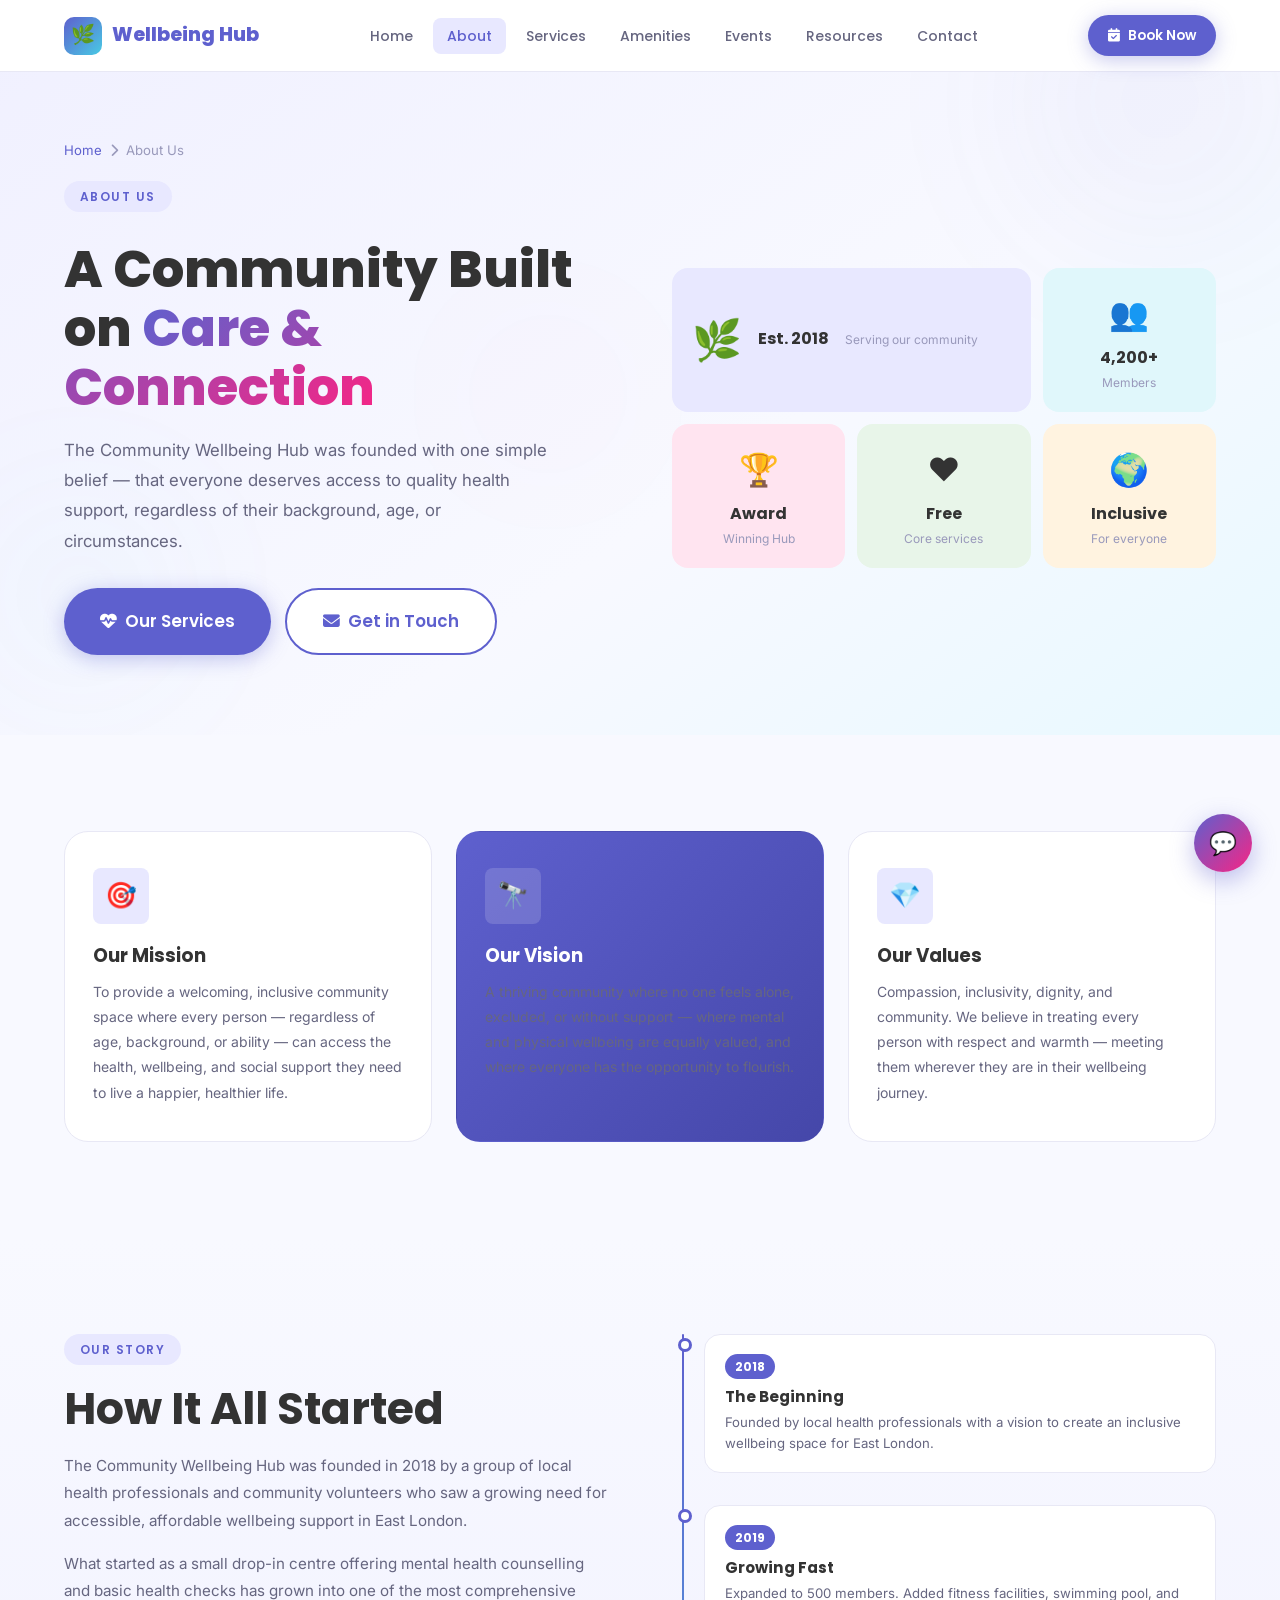
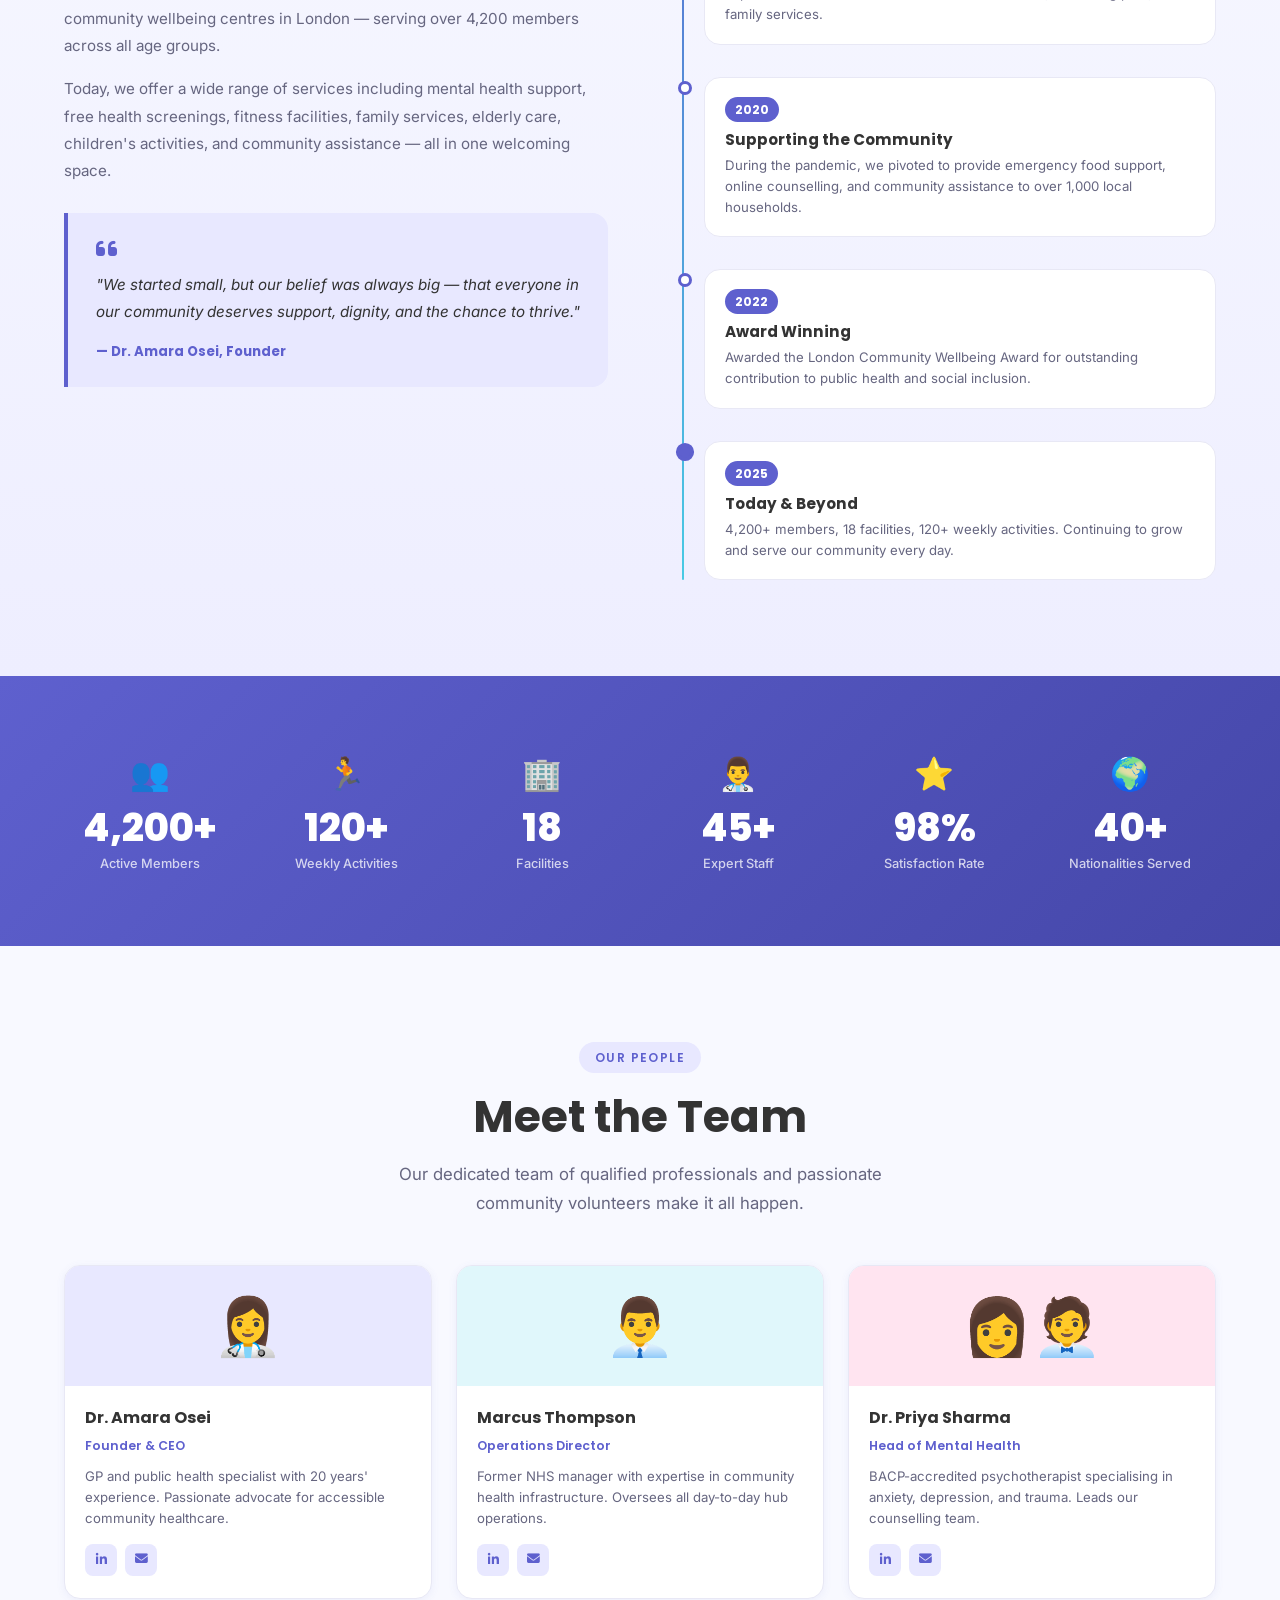
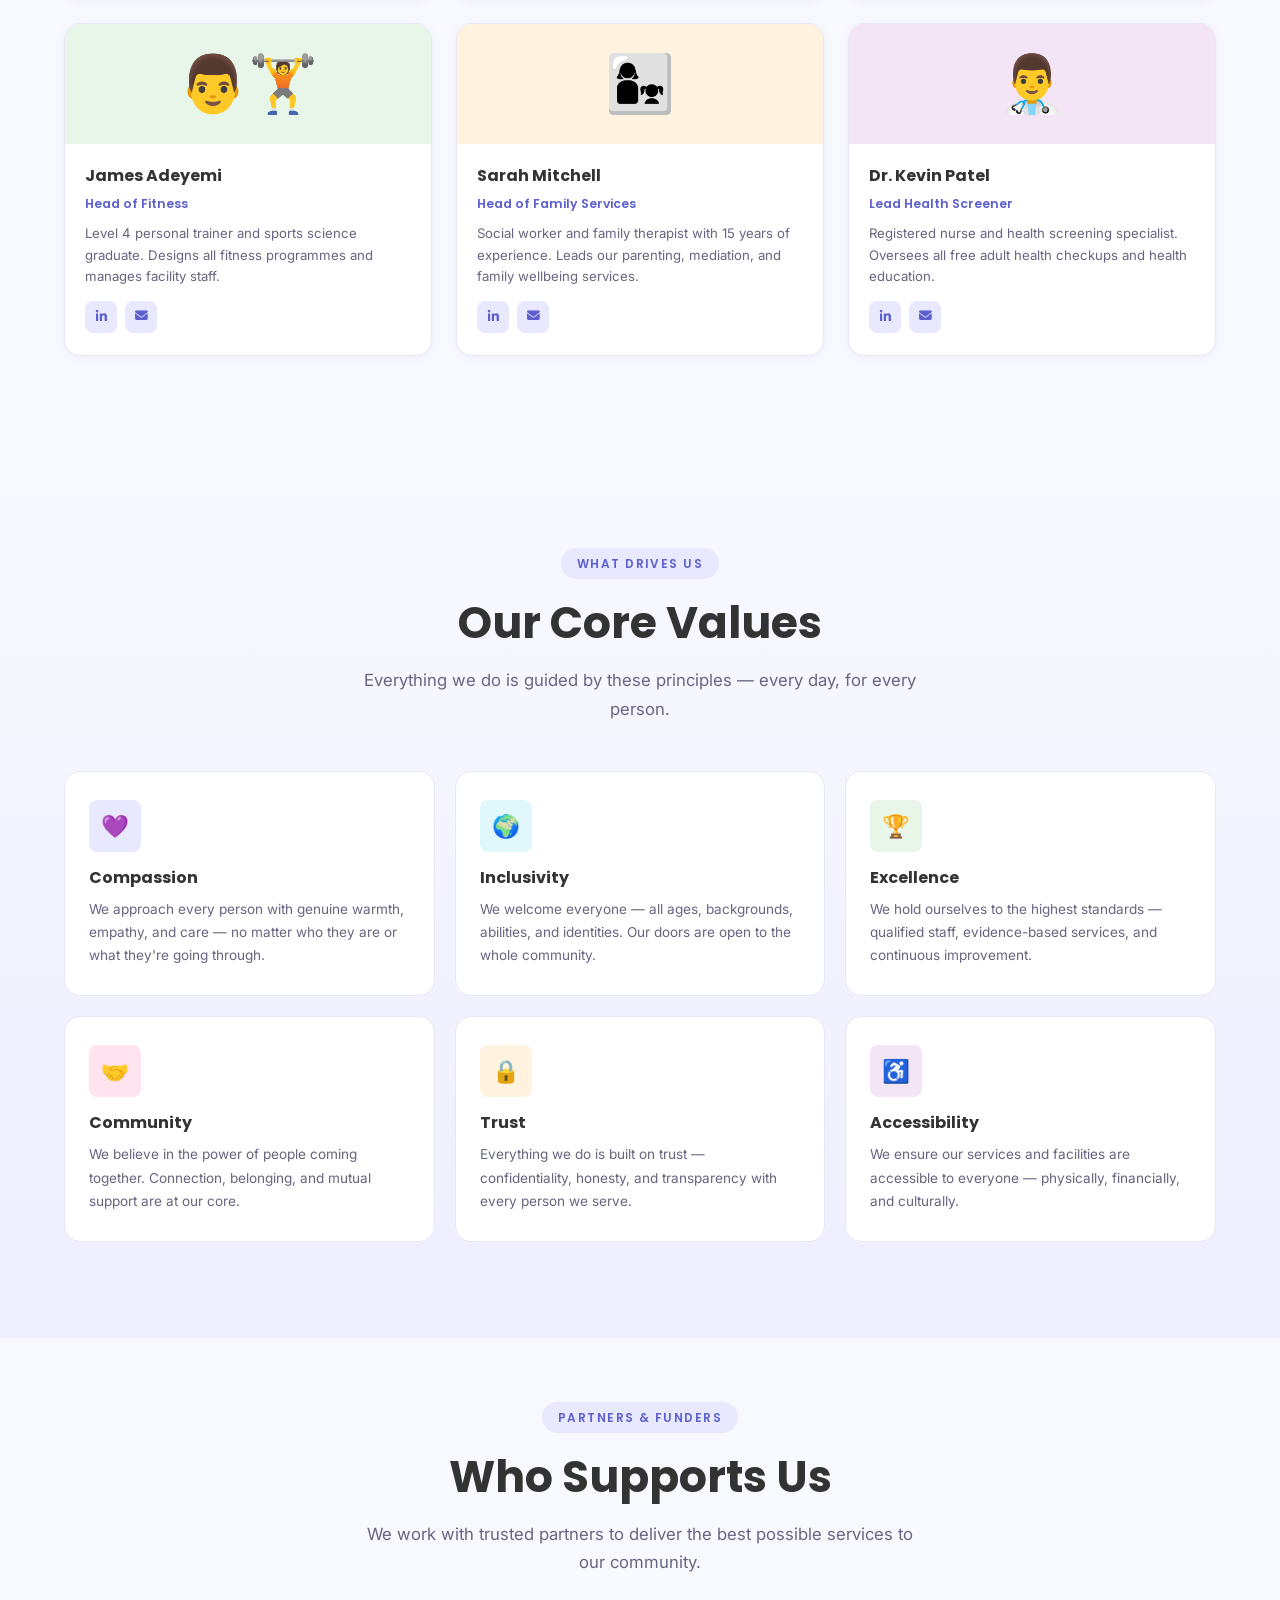
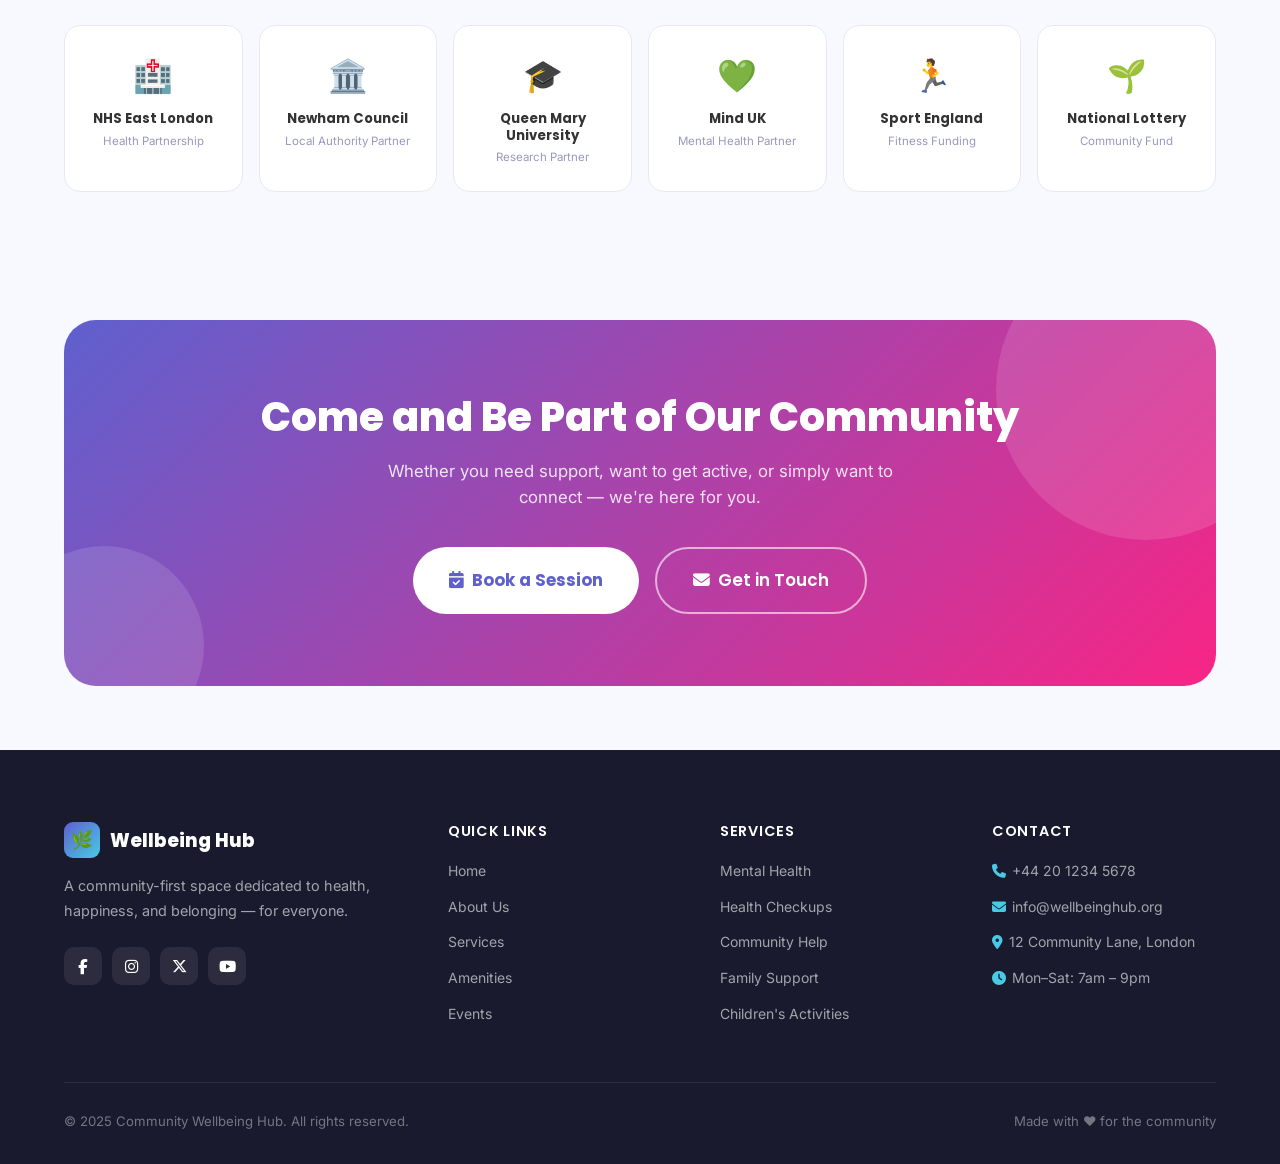
==== pages/about.html @ 1d640276 "Initial commit - Community Wellbeing Hub" ====
<!DOCTYPE html>
<html lang="en">
<head>
  <meta charset="UTF-8" />
  <meta name="viewport" content="width=device-width, initial-scale=1.0" />
  <meta name="description" content="Learn about Community Wellbeing Hub — our mission, team, and values." />
  <title>About Us — Community Wellbeing Hub</title>
  <link rel="preconnect" href="https://fonts.googleapis.com" />
  <link rel="preconnect" href="https://fonts.gstatic.com" crossorigin />
  <link href="https://fonts.googleapis.com/css2?family=Poppins:wght@300;400;500;600;700;800;900&family=Inter:wght@300;400;500;600&display=swap" rel="stylesheet" />
  <link rel="stylesheet" href="https://cdnjs.cloudflare.com/ajax/libs/font-awesome/6.5.0/css/all.min.css" />
  <link rel="stylesheet" href="../css/style.css" />
  <link rel="stylesheet" href="../css/about.css" />
</head>
<body>

  <!-- ══════════ NAVBAR ══════════ -->
  <nav class="navbar">
    <div class="container nav-inner">
      <a href="../index.html" class="nav-logo">
        <div class="nav-logo-icon">🌿</div>
        <span>Wellbeing Hub</span>
      </a>
      <ul class="nav-links">
        <li><a href="../index.html">Home</a></li>
        <li><a href="about.html" class="active">About</a></li>
        <li><a href="services.html">Services</a></li>
        <li><a href="amenities.html">Amenities</a></li>
        <li><a href="events.html">Events</a></li>
        <li><a href="resources.html">Resources</a></li>
        <li><a href="contact.html">Contact</a></li>
      </ul>
      <div class="nav-cta">
        <a href="booking.html" class="btn btn-primary btn-sm">
          <i class="fa-solid fa-calendar-check"></i> Book Now
        </a>
        <div class="hamburger" role="button" tabindex="0" aria-label="Menu">
          <span></span><span></span><span></span>
        </div>
      </div>
    </div>
  </nav>

  <div class="mobile-nav">
    <a href="../index.html">🏠 Home</a>
    <a href="about.html">ℹ️ About Us</a>
    <a href="services.html">❤️ Services</a>
    <a href="amenities.html">🏊 Amenities</a>
    <a href="events.html">📅 Events</a>
    <a href="resources.html">📚 Resources</a>
    <a href="contact.html">📞 Contact</a>
    <a href="booking.html" class="btn btn-primary mobile-cta">
      <i class="fa-solid fa-calendar-check"></i> Book a Session
    </a>
  </div>

  <!-- ══════════ HERO ══════════ -->
  <section class="about-hero">
    <div class="about-hero-shapes">
      <div class="ah-shape ah-shape-1"></div>
      <div class="ah-shape ah-shape-2"></div>
      <div class="ah-shape ah-shape-3"></div>
    </div>
    <div class="container">
      <div class="breadcrumb">
        <a href="../index.html">Home</a>
        <span><i class="fa-solid fa-chevron-right"></i></span>
        <span>About Us</span>
      </div>
      <div class="about-hero-inner">
        <div class="about-hero-content">
          <span class="section-label">About Us</span>
          <h1>A Community Built on <span class="hero-highlight">Care & Connection</span></h1>
          <p>The Community Wellbeing Hub was founded with one simple belief — that everyone deserves access to quality health support, regardless of their background, age, or circumstances.</p>
          <div class="about-hero-actions">
            <a href="services.html" class="btn btn-primary btn-lg">
              <i class="fa-solid fa-heart-pulse"></i> Our Services
            </a>
            <a href="contact.html" class="btn btn-secondary btn-lg">
              <i class="fa-solid fa-envelope"></i> Get in Touch
            </a>
          </div>
        </div>
        <div class="about-hero-visual">
          <div class="about-visual-grid">
            <div class="avg-item avg-large" style="--avgc:#E8E8FF">
              <span>🌿</span>
              <strong>Est. 2018</strong>
              <p>Serving our community</p>
            </div>
            <div class="avg-item" style="--avgc:#E0F7FB">
              <span>👥</span>
              <strong>4,200+</strong>
              <p>Members</p>
            </div>
            <div class="avg-item" style="--avgc:#FFE4F0">
              <span>🏆</span>
              <strong>Award</strong>
              <p>Winning Hub</p>
            </div>
            <div class="avg-item" style="--avgc:#E8F5E9">
              <span>❤️</span>
              <strong>Free</strong>
              <p>Core services</p>
            </div>
            <div class="avg-item" style="--avgc:#FFF3E0">
              <span>🌍</span>
              <strong>Inclusive</strong>
              <p>For everyone</p>
            </div>
          </div>
        </div>
      </div>
    </div>
  </section>

  <!-- ══════════ MISSION & VISION ══════════ -->
  <section class="mission-section section-pad">
    <div class="container">
      <div class="mission-grid">
        <div class="mission-card reveal">
          <div class="mission-icon">🎯</div>
          <h3>Our Mission</h3>
          <p>To provide a welcoming, inclusive community space where every person — regardless of age, background, or ability — can access the health, wellbeing, and social support they need to live a happier, healthier life.</p>
        </div>
        <div class="mission-card mission-card-accent reveal">
          <div class="mission-icon">🔭</div>
          <h3>Our Vision</h3>
          <p>A thriving community where no one feels alone, excluded, or without support — where mental and physical wellbeing are equally valued, and where everyone has the opportunity to flourish.</p>
        </div>
        <div class="mission-card reveal">
          <div class="mission-icon">💎</div>
          <h3>Our Values</h3>
          <p>Compassion, inclusivity, dignity, and community. We believe in treating every person with respect and warmth — meeting them wherever they are in their wellbeing journey.</p>
        </div>
      </div>
    </div>
  </section>

  <!-- ══════════ OUR STORY ══════════ -->
  <section class="story-section section-pad">
    <div class="container">
      <div class="story-layout">
        <div class="story-content reveal">
          <span class="section-label">Our Story</span>
          <h2 class="section-title">How It All Started</h2>
          <p>The Community Wellbeing Hub was founded in 2018 by a group of local health professionals and community volunteers who saw a growing need for accessible, affordable wellbeing support in East London.</p>
          <p>What started as a small drop-in centre offering mental health counselling and basic health checks has grown into one of the most comprehensive community wellbeing centres in London — serving over 4,200 members across all age groups.</p>
          <p>Today, we offer a wide range of services including mental health support, free health screenings, fitness facilities, family services, elderly care, children's activities, and community assistance — all in one welcoming space.</p>
          <div class="story-quote">
            <i class="fa-solid fa-quote-left"></i>
            <p>"We started small, but our belief was always big — that everyone in our community deserves support, dignity, and the chance to thrive."</p>
            <strong>— Dr. Amara Osei, Founder</strong>
          </div>
        </div>
        <div class="story-timeline reveal">
          <div class="timeline-item">
            <div class="timeline-dot"></div>
            <div class="timeline-content">
              <span class="timeline-year">2018</span>
              <h4>The Beginning</h4>
              <p>Founded by local health professionals with a vision to create an inclusive wellbeing space for East London.</p>
            </div>
          </div>
          <div class="timeline-item">
            <div class="timeline-dot"></div>
            <div class="timeline-content">
              <span class="timeline-year">2019</span>
              <h4>Growing Fast</h4>
              <p>Expanded to 500 members. Added fitness facilities, swimming pool, and family services.</p>
            </div>
          </div>
          <div class="timeline-item">
            <div class="timeline-dot"></div>
            <div class="timeline-content">
              <span class="timeline-year">2020</span>
              <h4>Supporting the Community</h4>
              <p>During the pandemic, we pivoted to provide emergency food support, online counselling, and community assistance to over 1,000 local households.</p>
            </div>
          </div>
          <div class="timeline-item">
            <div class="timeline-dot"></div>
            <div class="timeline-content">
              <span class="timeline-year">2022</span>
              <h4>Award Winning</h4>
              <p>Awarded the London Community Wellbeing Award for outstanding contribution to public health and social inclusion.</p>
            </div>
          </div>
          <div class="timeline-item">
            <div class="timeline-dot active-dot"></div>
            <div class="timeline-content">
              <span class="timeline-year">2025</span>
              <h4>Today & Beyond</h4>
              <p>4,200+ members, 18 facilities, 120+ weekly activities. Continuing to grow and serve our community every day.</p>
            </div>
          </div>
        </div>
      </div>
    </div>
  </section>

  <!-- ══════════ STATS ══════════ -->
  <section class="about-stats section-pad-sm">
    <div class="container">
      <div class="stats-grid">
        <div class="stat-item reveal">
          <div class="stat-icon">👥</div>
          <div class="stat-number" data-target="4200" data-suffix="+">0</div>
          <div class="stat-label">Active Members</div>
        </div>
        <div class="stat-item reveal">
          <div class="stat-icon">🏃</div>
          <div class="stat-number" data-target="120" data-suffix="+">0</div>
          <div class="stat-label">Weekly Activities</div>
        </div>
        <div class="stat-item reveal">
          <div class="stat-icon">🏢</div>
          <div class="stat-number" data-target="18" data-suffix="">0</div>
          <div class="stat-label">Facilities</div>
        </div>
        <div class="stat-item reveal">
          <div class="stat-icon">👨‍⚕️</div>
          <div class="stat-number" data-target="45" data-suffix="+">0</div>
          <div class="stat-label">Expert Staff</div>
        </div>
        <div class="stat-item reveal">
          <div class="stat-icon">⭐</div>
          <div class="stat-number" data-target="98" data-suffix="%">0</div>
          <div class="stat-label">Satisfaction Rate</div>
        </div>
        <div class="stat-item reveal">
          <div class="stat-icon">🌍</div>
          <div class="stat-number" data-target="40" data-suffix="+">0</div>
          <div class="stat-label">Nationalities Served</div>
        </div>
      </div>
    </div>
  </section>

  <!-- ══════════ TEAM ══════════ -->
  <section class="team-section section-pad">
    <div class="container">
      <div class="text-center reveal">
        <span class="section-label">Our People</span>
        <h2 class="section-title">Meet the Team</h2>
        <p class="section-subtitle">Our dedicated team of qualified professionals and passionate community volunteers make it all happen.</p>
      </div>
      <div class="team-grid reveal">

        <div class="team-card card">
          <div class="team-avatar" style="--tac:#E8E8FF">👩‍⚕️</div>
          <div class="team-body">
            <h3>Dr. Amara Osei</h3>
            <span class="team-role">Founder & CEO</span>
            <p>GP and public health specialist with 20 years' experience. Passionate advocate for accessible community healthcare.</p>
            <div class="team-socials">
              <a href="#" class="team-social"><i class="fa-brands fa-linkedin-in"></i></a>
              <a href="#" class="team-social"><i class="fa-solid fa-envelope"></i></a>
            </div>
          </div>
        </div>

        <div class="team-card card">
          <div class="team-avatar" style="--tac:#E0F7FB">👨‍💼</div>
          <div class="team-body">
            <h3>Marcus Thompson</h3>
            <span class="team-role">Operations Director</span>
            <p>Former NHS manager with expertise in community health infrastructure. Oversees all day-to-day hub operations.</p>
            <div class="team-socials">
              <a href="#" class="team-social"><i class="fa-brands fa-linkedin-in"></i></a>
              <a href="#" class="team-social"><i class="fa-solid fa-envelope"></i></a>
            </div>
          </div>
        </div>

        <div class="team-card card">
          <div class="team-avatar" style="--tac:#FFE4F0">👩‍🧑‍💼</div>
          <div class="team-body">
            <h3>Dr. Priya Sharma</h3>
            <span class="team-role">Head of Mental Health</span>
            <p>BACP-accredited psychotherapist specialising in anxiety, depression, and trauma. Leads our counselling team.</p>
            <div class="team-socials">
              <a href="#" class="team-social"><i class="fa-brands fa-linkedin-in"></i></a>
              <a href="#" class="team-social"><i class="fa-solid fa-envelope"></i></a>
            </div>
          </div>
        </div>

        <div class="team-card card">
          <div class="team-avatar" style="--tac:#E8F5E9">👨‍🏋️</div>
          <div class="team-body">
            <h3>James Adeyemi</h3>
            <span class="team-role">Head of Fitness</span>
            <p>Level 4 personal trainer and sports science graduate. Designs all fitness programmes and manages facility staff.</p>
            <div class="team-socials">
              <a href="#" class="team-social"><i class="fa-brands fa-linkedin-in"></i></a>
              <a href="#" class="team-social"><i class="fa-solid fa-envelope"></i></a>
            </div>
          </div>
        </div>

        <div class="team-card card">
          <div class="team-avatar" style="--tac:#FFF3E0">👩‍👧</div>
          <div class="team-body">
            <h3>Sarah Mitchell</h3>
            <span class="team-role">Head of Family Services</span>
            <p>Social worker and family therapist with 15 years of experience. Leads our parenting, mediation, and family wellbeing services.</p>
            <div class="team-socials">
              <a href="#" class="team-social"><i class="fa-brands fa-linkedin-in"></i></a>
              <a href="#" class="team-social"><i class="fa-solid fa-envelope"></i></a>
            </div>
          </div>
        </div>

        <div class="team-card card">
          <div class="team-avatar" style="--tac:#F3E5F5">👨‍⚕️</div>
          <div class="team-body">
            <h3>Dr. Kevin Patel</h3>
            <span class="team-role">Lead Health Screener</span>
            <p>Registered nurse and health screening specialist. Oversees all free adult health checkups and health education.</p>
            <div class="team-socials">
              <a href="#" class="team-social"><i class="fa-brands fa-linkedin-in"></i></a>
              <a href="#" class="team-social"><i class="fa-solid fa-envelope"></i></a>
            </div>
          </div>
        </div>

      </div>
    </div>
  </section>

  <!-- ══════════ VALUES ══════════ -->
  <section class="values-section section-pad">
    <div class="container">
      <div class="text-center reveal">
        <span class="section-label">What Drives Us</span>
        <h2 class="section-title">Our Core Values</h2>
        <p class="section-subtitle">Everything we do is guided by these principles — every day, for every person.</p>
      </div>
      <div class="values-grid reveal">
        <div class="value-card">
          <div class="value-icon" style="--vic:#E8E8FF">💜</div>
          <h3>Compassion</h3>
          <p>We approach every person with genuine warmth, empathy, and care — no matter who they are or what they're going through.</p>
        </div>
        <div class="value-card">
          <div class="value-icon" style="--vic:#E0F7FB">🌍</div>
          <h3>Inclusivity</h3>
          <p>We welcome everyone — all ages, backgrounds, abilities, and identities. Our doors are open to the whole community.</p>
        </div>
        <div class="value-card">
          <div class="value-icon" style="--vic:#E8F5E9">🏆</div>
          <h3>Excellence</h3>
          <p>We hold ourselves to the highest standards — qualified staff, evidence-based services, and continuous improvement.</p>
        </div>
        <div class="value-card">
          <div class="value-icon" style="--vic:#FFE4F0">🤝</div>
          <h3>Community</h3>
          <p>We believe in the power of people coming together. Connection, belonging, and mutual support are at our core.</p>
        </div>
        <div class="value-card">
          <div class="value-icon" style="--vic:#FFF3E0">🔒</div>
          <h3>Trust</h3>
          <p>Everything we do is built on trust — confidentiality, honesty, and transparency with every person we serve.</p>
        </div>
        <div class="value-card">
          <div class="value-icon" style="--vic:#F3E5F5">♿</div>
          <h3>Accessibility</h3>
          <p>We ensure our services and facilities are accessible to everyone — physically, financially, and culturally.</p>
        </div>
      </div>
    </div>
  </section>

  <!-- ══════════ PARTNERS ══════════ -->
  <section class="partners-section section-pad-sm">
    <div class="container">
      <div class="text-center reveal">
        <span class="section-label">Partners & Funders</span>
        <h2 class="section-title">Who Supports Us</h2>
        <p class="section-subtitle">We work with trusted partners to deliver the best possible services to our community.</p>
      </div>
      <div class="partners-grid reveal">
        <div class="partner-card">
          <div class="partner-icon">🏥</div>
          <h4>NHS East London</h4>
          <p>Health Partnership</p>
        </div>
        <div class="partner-card">
          <div class="partner-icon">🏛️</div>
          <h4>Newham Council</h4>
          <p>Local Authority Partner</p>
        </div>
        <div class="partner-card">
          <div class="partner-icon">🎓</div>
          <h4>Queen Mary University</h4>
          <p>Research Partner</p>
        </div>
        <div class="partner-card">
          <div class="partner-icon">💚</div>
          <h4>Mind UK</h4>
          <p>Mental Health Partner</p>
        </div>
        <div class="partner-card">
          <div class="partner-icon">🏃</div>
          <h4>Sport England</h4>
          <p>Fitness Funding</p>
        </div>
        <div class="partner-card">
          <div class="partner-icon">🌱</div>
          <h4>National Lottery</h4>
          <p>Community Fund</p>
        </div>
      </div>
    </div>
  </section>

  <!-- ══════════ CTA ══════════ -->
  <section class="cta-banner section-pad-sm">
    <div class="container">
      <div class="cta-inner reveal">
        <div class="cta-shape cta-shape-1"></div>
        <div class="cta-shape cta-shape-2"></div>
        <div class="cta-content">
          <h2>Come and Be Part of Our Community</h2>
          <p>Whether you need support, want to get active, or simply want to connect — we're here for you.</p>
          <div class="cta-actions">
            <a href="booking.html" class="btn btn-white btn-lg">
              <i class="fa-solid fa-calendar-check"></i> Book a Session
            </a>
            <a href="contact.html" class="btn btn-outline-white btn-lg">
              <i class="fa-solid fa-envelope"></i> Get in Touch
            </a>
          </div>
        </div>
      </div>
    </div>
  </section>

  <!-- ══════════ FOOTER ══════════ -->
  <footer class="footer">
    <div class="container">
      <div class="footer-grid">
        <div class="footer-brand">
          <div class="footer-logo">
            <div class="footer-logo-icon">🌿</div>
            Wellbeing Hub
          </div>
          <p>A community-first space dedicated to health, happiness, and belonging — for everyone.</p>
          <div class="footer-socials">
            <a href="#" class="social-btn"><i class="fa-brands fa-facebook-f"></i></a>
            <a href="#" class="social-btn"><i class="fa-brands fa-instagram"></i></a>
            <a href="#" class="social-btn"><i class="fa-brands fa-x-twitter"></i></a>
            <a href="#" class="social-btn"><i class="fa-brands fa-youtube"></i></a>
          </div>
        </div>
        <div class="footer-col">
          <h4>Quick Links</h4>
          <ul>
            <li><a href="../index.html">Home</a></li>
            <li><a href="about.html">About Us</a></li>
            <li><a href="services.html">Services</a></li>
            <li><a href="amenities.html">Amenities</a></li>
            <li><a href="events.html">Events</a></li>
          </ul>
        </div>
        <div class="footer-col">
          <h4>Services</h4>
          <ul>
            <li><a href="mental-health.html">Mental Health</a></li>
            <li><a href="health-checkup.html">Health Checkups</a></li>
            <li><a href="community-support.html">Community Help</a></li>
            <li><a href="family-services.html">Family Support</a></li>
            <li><a href="children-activities.html">Children's Activities</a></li>
          </ul>
        </div>
        <div class="footer-col">
          <h4>Contact</h4>
          <ul>
            <li><a href="tel:+442012345678"><i class="fa-solid fa-phone" style="margin-right:6px;color:var(--secondary)"></i>+44 20 1234 5678</a></li>
            <li><a href="mailto:info@wellbeinghub.org"><i class="fa-solid fa-envelope" style="margin-right:6px;color:var(--secondary)"></i>info@wellbeinghub.org</a></li>
            <li><a href="contact.html"><i class="fa-solid fa-location-dot" style="margin-right:6px;color:var(--secondary)"></i>12 Community Lane, London</a></li>
            <li><a href="#"><i class="fa-solid fa-clock" style="margin-right:6px;color:var(--secondary)"></i>Mon–Sat: 7am – 9pm</a></li>
          </ul>
        </div>
      </div>
      <div class="footer-bottom">
        <p>© 2025 Community Wellbeing Hub. All rights reserved.</p>
        <p>Made with ❤️ for the community</p>
      </div>
    </div>
  </footer>

  <!-- ══════════ LIVE CHAT ══════════ -->
  <div class="chat-widget">
    <div class="chat-panel">
      <div class="chat-header">
        <div class="chat-avatar">💬</div>
        <div class="chat-header-info">
          <h4>Wellbeing Support</h4>
          <span><span class="online-dot"></span> We're online now</span>
        </div>
      </div>
      <div class="chat-messages">
        <div class="msg msg-bot">Hi! 👋 Want to know more about us?</div>
        <div class="msg msg-bot">Feel free to ask anything!</div>
      </div>
      <div class="chat-input-row">
        <input type="text" placeholder="Type a message..." aria-label="Chat message" />
        <button class="chat-send"><i class="fa-solid fa-paper-plane"></i></button>
      </div>
    </div>
    <div class="chat-bubble" role="button" aria-label="Open chat">💬</div>
  </div>

  <script src="../js/main.js"></script>
</body>
</html>
---- css/style.css ----
/* ============================================================
   COMMUNITY WELLBEING HUB — Global Stylesheet
   Colour: Warm & Welcoming | Fonts: Poppins + Inter
   ============================================================ */

@import url('https://fonts.googleapis.com/css2?family=Poppins:wght@300;400;500;600;700;800;900&family=Inter:wght@300;400;500;600&display=swap');

:root {
  --primary:       #5E60CE;
  --primary-dark:  #4547A9;
  --primary-light: #E8E8FF;
  --secondary:     #48CAE4;
  --secondary-dark:#0096B7;
  --accent:        #F72585;
  --accent-light:  #FFE4F0;
  --white:         #FFFFFF;
  --bg:            #F8F9FF;
  --bg-card:       #FFFFFF;
  --text:          #333333;
  --text-light:    #666680;
  --text-muted:    #9999BB;
  --border:        #E8E8F5;
  --shadow-sm:     0 2px 8px rgba(94,96,206,0.08);
  --shadow-md:     0 8px 32px rgba(94,96,206,0.14);
  --shadow-lg:     0 20px 60px rgba(94,96,206,0.18);
  --radius-sm:     8px;
  --radius-md:     16px;
  --radius-lg:     24px;
  --radius-xl:     32px;
  --transition:    all 0.3s cubic-bezier(0.4,0,0.2,1);
  --nav-height:    72px;
}

*, *::before, *::after { box-sizing: border-box; margin: 0; padding: 0; }
html { scroll-behavior: smooth; }
body {
  font-family: 'Inter', sans-serif;
  background: var(--bg);
  color: var(--text);
  line-height: 1.6;
  overflow-x: hidden;
}
h1,h2,h3,h4,h5,h6 { font-family: 'Poppins', sans-serif; line-height: 1.25; }
a { text-decoration: none; color: inherit; }
img { max-width: 100%; display: block; }
ul { list-style: none; }
button { cursor: pointer; border: none; background: none; font-family: inherit; }

/* ── Utilities ── */
.container   { max-width: 1200px; margin: 0 auto; padding: 0 24px; }
.section-pad { padding: 96px 0; }
.section-pad-sm { padding: 64px 0; }
.text-center { text-align: center; }
.text-center .section-subtitle { margin: 0 auto; }

.section-label {
  display: inline-block;
  font-family: 'Poppins', sans-serif;
  font-size: 0.75rem;
  font-weight: 600;
  letter-spacing: 0.12em;
  text-transform: uppercase;
  color: var(--primary);
  background: var(--primary-light);
  padding: 6px 16px;
  border-radius: 100px;
  margin-bottom: 16px;
}

.section-title {
  font-size: clamp(1.8rem, 4vw, 2.75rem);
  font-weight: 700;
  margin-bottom: 16px;
}

.section-subtitle {
  font-size: 1.05rem;
  color: var(--text-light);
  max-width: 560px;
  line-height: 1.7;
}

/* ── Buttons ── */
.btn {
  display: inline-flex;
  align-items: center;
  gap: 8px;
  padding: 14px 28px;
  border-radius: 100px;
  font-family: 'Poppins', sans-serif;
  font-size: 0.95rem;
  font-weight: 600;
  transition: var(--transition);
  white-space: nowrap;
}
.btn-primary { background: var(--primary); color: var(--white); box-shadow: 0 4px 20px rgba(94,96,206,0.35); }
.btn-primary:hover { background: var(--primary-dark); transform: translateY(-2px); box-shadow: 0 8px 28px rgba(94,96,206,0.4); }
.btn-secondary { background: var(--white); color: var(--primary); border: 2px solid var(--primary); }
.btn-secondary:hover { background: var(--primary-light); transform: translateY(-2px); }
.btn-accent { background: var(--accent); color: var(--white); }
.btn-accent:hover { background: #d4196f; transform: translateY(-2px); }
.btn-white { background: var(--white); color: var(--primary); font-weight: 700; }
.btn-white:hover { transform: translateY(-2px); box-shadow: var(--shadow-md); }
.btn-outline-white { background: transparent; color: var(--white); border: 2px solid rgba(255,255,255,0.6); }
.btn-outline-white:hover { background: rgba(255,255,255,0.15); border-color: var(--white); }
.btn-lg  { padding: 18px 36px; font-size: 1.05rem; }
.btn-sm  { padding: 10px 20px; font-size: 0.85rem; }

/* ── Cards ── */
.card {
  background: var(--bg-card);
  border-radius: var(--radius-md);
  box-shadow: var(--shadow-sm);
  border: 1px solid var(--border);
  transition: var(--transition);
  overflow: hidden;
}
.card:hover { transform: translateY(-6px); box-shadow: var(--shadow-md); }

/* ── Badges ── */
.badge { display: inline-block; padding: 4px 12px; border-radius: 100px; font-size: 0.75rem; font-weight: 600; font-family: 'Poppins', sans-serif; }
.badge-primary   { background: var(--primary-light); color: var(--primary); }
.badge-accent    { background: var(--accent-light);  color: var(--accent); }
.badge-secondary { background: #E0F7FB; color: var(--secondary-dark); }

/* ── Reveal Animation ── */
.reveal { opacity: 0; transform: translateY(28px); transition: opacity 0.65s ease, transform 0.65s ease; }
.reveal.revealed { opacity: 1; transform: translateY(0); }

/* ══════════════════════════════════════════
   NAVBAR
══════════════════════════════════════════ */
.navbar {
  position: fixed;
  top: 0; left: 0; right: 0;
  height: var(--nav-height);
  background: rgba(255,255,255,0.95);
  backdrop-filter: blur(12px);
  border-bottom: 1px solid var(--border);
  z-index: 1000;
  transition: var(--transition);
}
.navbar.scrolled { box-shadow: var(--shadow-md); }

.nav-inner {
  display: flex;
  align-items: center;
  justify-content: space-between;
  height: 100%;
}

.nav-logo {
  display: flex; align-items: center; gap: 10px;
  font-family: 'Poppins', sans-serif;
  font-weight: 800; font-size: 1.2rem; color: var(--primary);
}
.nav-logo-icon {
  width: 38px; height: 38px;
  background: linear-gradient(135deg, var(--primary), var(--secondary));
  border-radius: 10px;
  display: flex; align-items: center; justify-content: center;
  font-size: 1.2rem;
}

.nav-links { display: flex; align-items: center; gap: 6px; }
.nav-links a {
  font-family: 'Poppins', sans-serif;
  font-size: 0.875rem; font-weight: 500;
  color: var(--text-light);
  padding: 8px 14px; border-radius: 8px;
  transition: var(--transition);
}
.nav-links a:hover, .nav-links a.active { color: var(--primary); background: var(--primary-light); }

.nav-cta { display: flex; align-items: center; gap: 12px; }

.hamburger { display: none; flex-direction: column; gap: 5px; padding: 8px; cursor: pointer; }
.hamburger span { display: block; width: 24px; height: 2px; background: var(--text); border-radius: 2px; transition: var(--transition); }

.mobile-nav {
  display: none;
  position: fixed;
  top: var(--nav-height); left: 0; right: 0;
  background: var(--white);
  border-bottom: 1px solid var(--border);
  padding: 20px 24px;
  z-index: 999;
  box-shadow: var(--shadow-md);
  flex-direction: column; gap: 4px;
}
.mobile-nav.open { display: flex; }
.mobile-nav a {
  font-family: 'Poppins', sans-serif;
  font-size: 0.95rem; font-weight: 500;
  color: var(--text); padding: 12px 16px;
  border-radius: 10px; transition: var(--transition);
}
.mobile-nav a:hover { background: var(--primary-light); color: var(--primary); }
.mobile-nav .mobile-cta { margin-top: 12px; }

/* ══════════════════════════════════════════
   PAGE HERO (inner pages)
══════════════════════════════════════════ */
.page-hero {
  padding: 140px 0 80px;
  background: linear-gradient(145deg, #F0F0FF 0%, #F8F9FF 50%, #E8F9FF 100%);
  position: relative;
  overflow: hidden;
}
.page-hero::before {
  content: '';
  position: absolute;
  top: -100px; right: -100px;
  width: 400px; height: 400px;
  background: radial-gradient(circle, rgba(94,96,206,0.12), transparent 70%);
  border-radius: 50%;
}
.page-hero-content { position: relative; z-index: 2; }
.page-hero-content .section-label { margin-bottom: 14px; }
.page-hero-content h1 { font-size: clamp(2rem, 4vw, 3rem); font-weight: 800; margin-bottom: 16px; }
.page-hero-content p  { font-size: 1.05rem; color: var(--text-light); max-width: 580px; line-height: 1.8; }

/* Breadcrumb */
.breadcrumb {
  display: flex; align-items: center; gap: 8px;
  font-size: 0.825rem; color: var(--text-muted);
  margin-bottom: 20px;
}
.breadcrumb a { color: var(--primary); }
.breadcrumb span { color: var(--text-muted); }

/* ══════════════════════════════════════════
   FOOTER
══════════════════════════════════════════ */
.footer {
  background: #1A1A2E;
  color: rgba(255,255,255,0.75);
  padding: 72px 0 32px;
}
.footer-grid {
  display: grid;
  grid-template-columns: 1.5fr 1fr 1fr 1fr;
  gap: 48px;
  margin-bottom: 56px;
}
.footer-logo {
  display: flex; align-items: center; gap: 10px;
  font-family: 'Poppins', sans-serif;
  font-weight: 800; font-size: 1.15rem; color: var(--white);
}
.footer-logo-icon {
  width: 36px; height: 36px;
  background: linear-gradient(135deg, var(--primary), var(--secondary));
  border-radius: 9px;
  display: flex; align-items: center; justify-content: center; font-size: 1.1rem;
}
.footer-brand p { font-size: 0.9rem; line-height: 1.7; margin: 16px 0 24px; color: rgba(255,255,255,0.6); }
.footer-socials { display: flex; gap: 10px; }
.social-btn {
  width: 38px; height: 38px;
  background: rgba(255,255,255,0.08);
  border-radius: 10px;
  display: flex; align-items: center; justify-content: center;
  font-size: 0.95rem; transition: var(--transition); color: var(--white);
}
.social-btn:hover { background: var(--primary); }
.footer-col h4 {
  font-family: 'Poppins', sans-serif;
  font-size: 0.9rem; font-weight: 600; color: var(--white);
  margin-bottom: 18px; letter-spacing: 0.05em; text-transform: uppercase;
}
.footer-col ul { display: flex; flex-direction: column; gap: 10px; }
.footer-col ul li a { font-size: 0.875rem; color: rgba(255,255,255,0.6); transition: var(--transition); }
.footer-col ul li a:hover { color: var(--secondary); padding-left: 4px; }
.footer-bottom {
  border-top: 1px solid rgba(255,255,255,0.08);
  padding-top: 28px;
  display: flex; align-items: center; justify-content: space-between;
  font-size: 0.825rem; color: rgba(255,255,255,0.4);
}

/* ══════════════════════════════════════════
   LIVE CHAT WIDGET
══════════════════════════════════════════ */
.chat-widget { position: fixed; bottom: 28px; right: 28px; z-index: 2000; }
.chat-bubble {
  width: 58px; height: 58px;
  background: linear-gradient(135deg, var(--primary), var(--accent));
  border-radius: 50%;
  display: flex; align-items: center; justify-content: center;
  font-size: 1.4rem; color: var(--white);
  box-shadow: 0 8px 24px rgba(94,96,206,0.4);
  cursor: pointer; transition: var(--transition);
  animation: pulse-chat 2.5s infinite;
}
.chat-bubble:hover { transform: scale(1.1); }
@keyframes pulse-chat {
  0%,100% { box-shadow: 0 8px 24px rgba(94,96,206,0.4); }
  50%      { box-shadow: 0 8px 32px rgba(94,96,206,0.65), 0 0 0 12px rgba(94,96,206,0.08); }
}
.chat-panel {
  position: absolute; bottom: 72px; right: 0;
  width: 320px; background: var(--white);
  border-radius: var(--radius-lg);
  box-shadow: var(--shadow-lg);
  overflow: hidden;
  display: none; flex-direction: column;
}
.chat-panel.open { display: flex; animation: slideUp 0.3s ease; }
@keyframes slideUp { from { opacity:0; transform:translateY(16px); } to { opacity:1; transform:translateY(0); } }
.chat-header {
  background: linear-gradient(135deg, var(--primary), var(--primary-dark));
  color: var(--white); padding: 18px 20px;
  display: flex; align-items: center; gap: 12px;
}
.chat-avatar { width: 38px; height: 38px; background: rgba(255,255,255,0.2); border-radius: 50%; display: flex; align-items: center; justify-content: center; font-size: 1.1rem; }
.chat-header-info h4 { font-size: 0.9rem; font-weight: 600; color: var(--white); }
.chat-header-info span { font-size: 0.75rem; opacity: 0.8; display: flex; align-items: center; gap: 4px; }
.online-dot { width: 6px; height: 6px; background: #4ade80; border-radius: 50%; display: inline-block; }
.chat-messages { padding: 16px; height: 200px; overflow-y: auto; display: flex; flex-direction: column; gap: 10px; }
.msg { max-width: 80%; padding: 10px 14px; border-radius: 16px; font-size: 0.825rem; line-height: 1.5; }
.msg-bot { background: var(--bg); color: var(--text); border-bottom-left-radius: 4px; align-self: flex-start; }
.msg-user { background: var(--primary); color: var(--white); border-bottom-right-radius: 4px; align-self: flex-end; }
.chat-input-row { display: flex; align-items: center; gap: 8px; padding: 12px 16px; border-top: 1px solid var(--border); }
.chat-input-row input { flex: 1; border: 1px solid var(--border); border-radius: 100px; padding: 9px 16px; font-size: 0.825rem; font-family: 'Inter', sans-serif; outline: none; transition: var(--transition); }
.chat-input-row input:focus { border-color: var(--primary); }
.chat-send { width: 34px; height: 34px; background: var(--primary); border-radius: 50%; display: flex; align-items: center; justify-content: center; color: var(--white); font-size: 0.9rem; transition: var(--transition); }
.chat-send:hover { background: var(--primary-dark); }

/* ══════════════════════════════════════════
   CTA BANNER (reusable across pages)
══════════════════════════════════════════ */
.cta-banner { background: var(--bg); }
.cta-inner {
  background: linear-gradient(135deg, var(--primary) 0%, var(--accent) 100%);
  border-radius: var(--radius-xl); padding: 72px 56px;
  text-align: center; position: relative; overflow: hidden;
}
.cta-shape { position: absolute; border-radius: 50%; opacity: 0.12; background: var(--white); }
.cta-shape-1 { width: 300px; height: 300px; top: -80px; right: -80px; }
.cta-shape-2 { width: 200px; height: 200px; bottom: -60px; left: -60px; }
.cta-content { position: relative; z-index: 2; }
.cta-content h2 { font-size: clamp(1.75rem, 3.5vw, 2.5rem); font-weight: 800; color: var(--white); margin-bottom: 16px; }
.cta-content p  { font-size: 1.05rem; color: rgba(255,255,255,0.85); margin-bottom: 36px; max-width: 520px; margin-left: auto; margin-right: auto; }
.cta-actions { display: flex; gap: 16px; justify-content: center; flex-wrap: wrap; }

/* ══════════════════════════════════════════
   RESPONSIVE
══════════════════════════════════════════ */
@media (max-width: 1024px) {
  .nav-links { display: none; }
  .nav-cta .btn { display: none; }
  .hamburger { display: flex; }
  .footer-grid { grid-template-columns: 1fr 1fr; gap: 36px; }
}
@media (max-width: 768px) {
  .section-pad { padding: 64px 0; }
  .section-pad-sm { padding: 48px 0; }
  .footer-grid { grid-template-columns: 1fr; gap: 28px; }
  .footer-bottom { flex-direction: column; gap: 10px; text-align: center; }
  .cta-inner { padding: 48px 28px; }
}
@media (max-width: 480px) {
  .container { padding: 0 16px; }
  .btn-lg { padding: 15px 26px; font-size: 0.95rem; }
}
---- css/about.css ----
/* ============================================================
   ABOUT PAGE — Styles
   ============================================================ */

.hero-highlight {
  background: linear-gradient(135deg, var(--primary), var(--accent));
  -webkit-background-clip: text;
  -webkit-text-fill-color: transparent;
  background-clip: text;
}

/* ── About Hero ── */
.about-hero {
  position: relative;
  padding: 140px 0 80px;
  background: linear-gradient(145deg, #F0F0FF 0%, #F8F9FF 60%, #E8F9FF 100%);
  overflow: hidden;
}
.about-hero-shapes { position: absolute; inset: 0; pointer-events: none; }
.ah-shape { position: absolute; border-radius: 50%; filter: blur(80px); opacity: 0.35; }
.ah-shape-1 {
  width: 400px; height: 400px;
  background: radial-gradient(circle, rgba(94,96,206,0.25), transparent 70%);
  top: -100px; right: -80px;
  animation: float1 8s ease-in-out infinite;
}
.ah-shape-2 {
  width: 280px; height: 280px;
  background: radial-gradient(circle, rgba(72,202,228,0.2), transparent 70%);
  bottom: 0; left: -60px;
  animation: float2 10s ease-in-out infinite;
}
.ah-shape-3 {
  width: 200px; height: 200px;
  background: radial-gradient(circle, rgba(247,37,133,0.15), transparent 70%);
  top: 40%; left: 35%;
  animation: float1 7s ease-in-out infinite reverse;
}
@keyframes float1 { 0%,100%{transform:translate(0,0);} 50%{transform:translate(20px,-20px);} }
@keyframes float2 { 0%,100%{transform:translate(0,0);} 50%{transform:translate(-15px,15px);} }

.about-hero-inner {
  display: grid;
  grid-template-columns: 1fr 1fr;
  gap: 64px;
  align-items: center;
  position: relative;
  z-index: 2;
}
.about-hero-content h1 {
  font-size: clamp(2rem, 4.5vw, 3.2rem);
  font-weight: 800;
  line-height: 1.15;
  margin: 12px 0 18px;
}
.about-hero-content p {
  font-size: 1.05rem;
  color: var(--text-light);
  line-height: 1.8;
  margin-bottom: 32px;
  max-width: 500px;
}
.about-hero-actions { display: flex; gap: 14px; flex-wrap: wrap; }

/* Hero Visual Grid */
.about-visual-grid {
  display: grid;
  grid-template-columns: repeat(3, 1fr);
  gap: 12px;
}
.avg-item {
  background: var(--avgc, var(--primary-light));
  border-radius: var(--radius-md);
  padding: 20px 14px;
  text-align: center;
  transition: var(--transition);
}
.avg-item:hover { transform: translateY(-4px); box-shadow: var(--shadow-md); }
.avg-large {
  grid-column: span 2;
  display: flex;
  align-items: center;
  gap: 16px;
  text-align: left;
  padding: 24px 20px;
}
.avg-item span { font-size: 2rem; display: block; margin-bottom: 6px; }
.avg-large span { font-size: 2.5rem; margin-bottom: 0; }
.avg-item strong { display: block; font-family: 'Poppins',sans-serif; font-size: 1rem; font-weight: 700; color: var(--text); margin-bottom: 2px; }
.avg-item p { font-size: 0.75rem; color: var(--text-muted); margin: 0; }

/* ── Mission Section ── */
.mission-section { background: var(--bg); }
.mission-grid {
  display: grid;
  grid-template-columns: repeat(3, 1fr);
  gap: 24px;
}
.mission-card {
  background: var(--white);
  border-radius: var(--radius-lg);
  padding: 36px 28px;
  border: 1px solid var(--border);
  transition: var(--transition);
}
.mission-card:hover { transform: translateY(-6px); box-shadow: var(--shadow-md); }
.mission-card-accent {
  background: linear-gradient(135deg, var(--primary), var(--primary-dark));
  border-color: transparent;
}
.mission-card-accent h3,
.mission-card-accent p { color: var(--white); }
.mission-card-accent .mission-icon { background: rgba(255,255,255,0.15); }
.mission-icon {
  width: 56px; height: 56px;
  background: var(--primary-light);
  border-radius: var(--radius-sm);
  display: flex; align-items: center; justify-content: center;
  font-size: 1.6rem;
  margin-bottom: 20px;
}
.mission-card h3 { font-size: 1.15rem; font-weight: 700; margin-bottom: 12px; }
.mission-card p  { font-size: 0.875rem; color: var(--text-light); line-height: 1.8; }

/* ── Story Section ── */
.story-section { background: linear-gradient(180deg, var(--bg) 0%, #EEEEFF 100%); }
.story-layout {
  display: grid;
  grid-template-columns: 1fr 1fr;
  gap: 64px;
  align-items: flex-start;
}
.story-content p {
  font-size: 0.95rem;
  color: var(--text-light);
  line-height: 1.8;
  margin-bottom: 16px;
}
.story-quote {
  background: var(--primary-light);
  border-left: 4px solid var(--primary);
  border-radius: 0 var(--radius-md) var(--radius-md) 0;
  padding: 24px 28px;
  margin-top: 28px;
  position: relative;
}
.story-quote i { color: var(--primary); font-size: 1.5rem; margin-bottom: 10px; display: block; }
.story-quote p { font-style: italic; font-size: 0.95rem; color: var(--text); margin: 0 0 12px; }
.story-quote strong { font-size: 0.825rem; color: var(--primary); font-family: 'Poppins',sans-serif; }

/* Timeline */
.story-timeline {
  position: relative;
  padding-left: 32px;
}
.story-timeline::before {
  content: '';
  position: absolute;
  left: 10px; top: 0; bottom: 0;
  width: 2px;
  background: linear-gradient(180deg, var(--primary), var(--secondary));
  border-radius: 2px;
}
.timeline-item {
  position: relative;
  padding-bottom: 32px;
}
.timeline-item:last-child { padding-bottom: 0; }
.timeline-dot {
  position: absolute;
  left: -26px; top: 4px;
  width: 14px; height: 14px;
  background: var(--white);
  border: 3px solid var(--primary);
  border-radius: 50%;
  transition: var(--transition);
}
.active-dot { background: var(--primary); transform: scale(1.3); }
.timeline-content {
  background: var(--white);
  border-radius: var(--radius-md);
  padding: 18px 20px;
  border: 1px solid var(--border);
  transition: var(--transition);
}
.timeline-content:hover { box-shadow: var(--shadow-sm); border-color: var(--primary); }
.timeline-year {
  display: inline-block;
  background: var(--primary);
  color: var(--white);
  font-family: 'Poppins',sans-serif;
  font-size: 0.75rem;
  font-weight: 700;
  padding: 3px 10px;
  border-radius: 100px;
  margin-bottom: 8px;
}
.timeline-content h4 { font-size: 0.95rem; font-weight: 700; margin-bottom: 6px; }
.timeline-content p  { font-size: 0.825rem; color: var(--text-light); line-height: 1.6; }

/* ── Stats ── */
.about-stats {
  background: linear-gradient(135deg, var(--primary) 0%, var(--primary-dark) 100%);
  padding: 72px 0;
}
.stats-grid {
  display: grid;
  grid-template-columns: repeat(6, 1fr);
  gap: 24px;
}
.stat-item { text-align: center; color: var(--white); }
.stat-icon  { font-size: 2rem; margin-bottom: 10px; display: block; }
.stat-number {
  font-family: 'Poppins',sans-serif;
  font-size: clamp(1.6rem, 3vw, 2.5rem);
  font-weight: 800;
  color: var(--white);
  line-height: 1;
  margin-bottom: 6px;
}
.stat-label { font-size: 0.8rem; color: rgba(255,255,255,0.75); font-weight: 500; }

/* ── Team Section ── */
.team-section { background: var(--bg); }
.team-grid {
  display: grid;
  grid-template-columns: repeat(3, 1fr);
  gap: 24px;
  margin-top: 48px;
}
.team-card { overflow: hidden; }
.team-avatar {
  background: var(--tac, var(--primary-light));
  height: 120px;
  display: flex; align-items: center; justify-content: center;
  font-size: 3.5rem;
}
.team-body { padding: 22px 20px; }
.team-body h3 { font-size: 1rem; font-weight: 700; margin-bottom: 4px; }
.team-role {
  display: inline-block;
  font-size: 0.775rem;
  color: var(--primary);
  font-weight: 600;
  font-family: 'Poppins',sans-serif;
  margin-bottom: 10px;
}
.team-body p { font-size: 0.825rem; color: var(--text-light); line-height: 1.6; margin-bottom: 14px; }
.team-socials { display: flex; gap: 8px; }
.team-social {
  width: 32px; height: 32px;
  background: var(--primary-light);
  border-radius: 8px;
  display: flex; align-items: center; justify-content: center;
  color: var(--primary);
  font-size: 0.8rem;
  transition: var(--transition);
}
.team-social:hover { background: var(--primary); color: var(--white); }

/* ── Values Section ── */
.values-section { background: linear-gradient(180deg, var(--bg) 0%, #EEEEFF 100%); }
.values-grid {
  display: grid;
  grid-template-columns: repeat(3, 1fr);
  gap: 20px;
  margin-top: 48px;
}
.value-card {
  background: var(--white);
  border-radius: var(--radius-md);
  padding: 28px 24px;
  border: 1px solid var(--border);
  transition: var(--transition);
}
.value-card:hover { transform: translateY(-5px); box-shadow: var(--shadow-md); }
.value-icon {
  width: 52px; height: 52px;
  background: var(--vic, var(--primary-light));
  border-radius: var(--radius-sm);
  display: flex; align-items: center; justify-content: center;
  font-size: 1.4rem;
  margin-bottom: 16px;
}
.value-card h3 { font-size: 1rem; font-weight: 700; margin-bottom: 10px; }
.value-card p  { font-size: 0.85rem; color: var(--text-light); line-height: 1.7; }

/* ── Partners Section ── */
.partners-section { background: var(--bg); }
.partners-grid {
  display: grid;
  grid-template-columns: repeat(6, 1fr);
  gap: 16px;
  margin-top: 48px;
}
.partner-card {
  background: var(--white);
  border-radius: var(--radius-md);
  padding: 24px 16px;
  text-align: center;
  border: 1px solid var(--border);
  transition: var(--transition);
}
.partner-card:hover { transform: translateY(-4px); box-shadow: var(--shadow-md); border-color: var(--primary); }
.partner-icon { font-size: 2rem; margin-bottom: 10px; }
.partner-card h4 { font-size: 0.825rem; font-weight: 700; margin-bottom: 4px; color: var(--text); }
.partner-card p  { font-size: 0.72rem; color: var(--text-muted); }

/* ── Responsive ── */
@media (max-width: 1024px) {
  .about-hero-inner { grid-template-columns: 1fr; gap: 40px; }
  .about-visual-grid { display: none; }
  .about-hero-content p { max-width: 100%; }
  .mission-grid { grid-template-columns: 1fr; }
  .story-layout { grid-template-columns: 1fr; gap: 40px; }
  .stats-grid { grid-template-columns: repeat(3, 1fr); }
  .team-grid { grid-template-columns: repeat(2, 1fr); }
  .values-grid { grid-template-columns: repeat(2, 1fr); }
  .partners-grid { grid-template-columns: repeat(3, 1fr); }
}
@media (max-width: 768px) {
  .mission-grid { grid-template-columns: 1fr; }
  .stats-grid { grid-template-columns: repeat(2, 1fr); gap: 16px; }
  .team-grid { grid-template-columns: 1fr; }
  .values-grid { grid-template-columns: 1fr; }
  .partners-grid { grid-template-columns: repeat(2, 1fr); }
}
@media (max-width: 480px) {
  .partners-grid { grid-template-columns: repeat(2, 1fr); }
  .stats-grid { grid-template-columns: repeat(2, 1fr); }
}
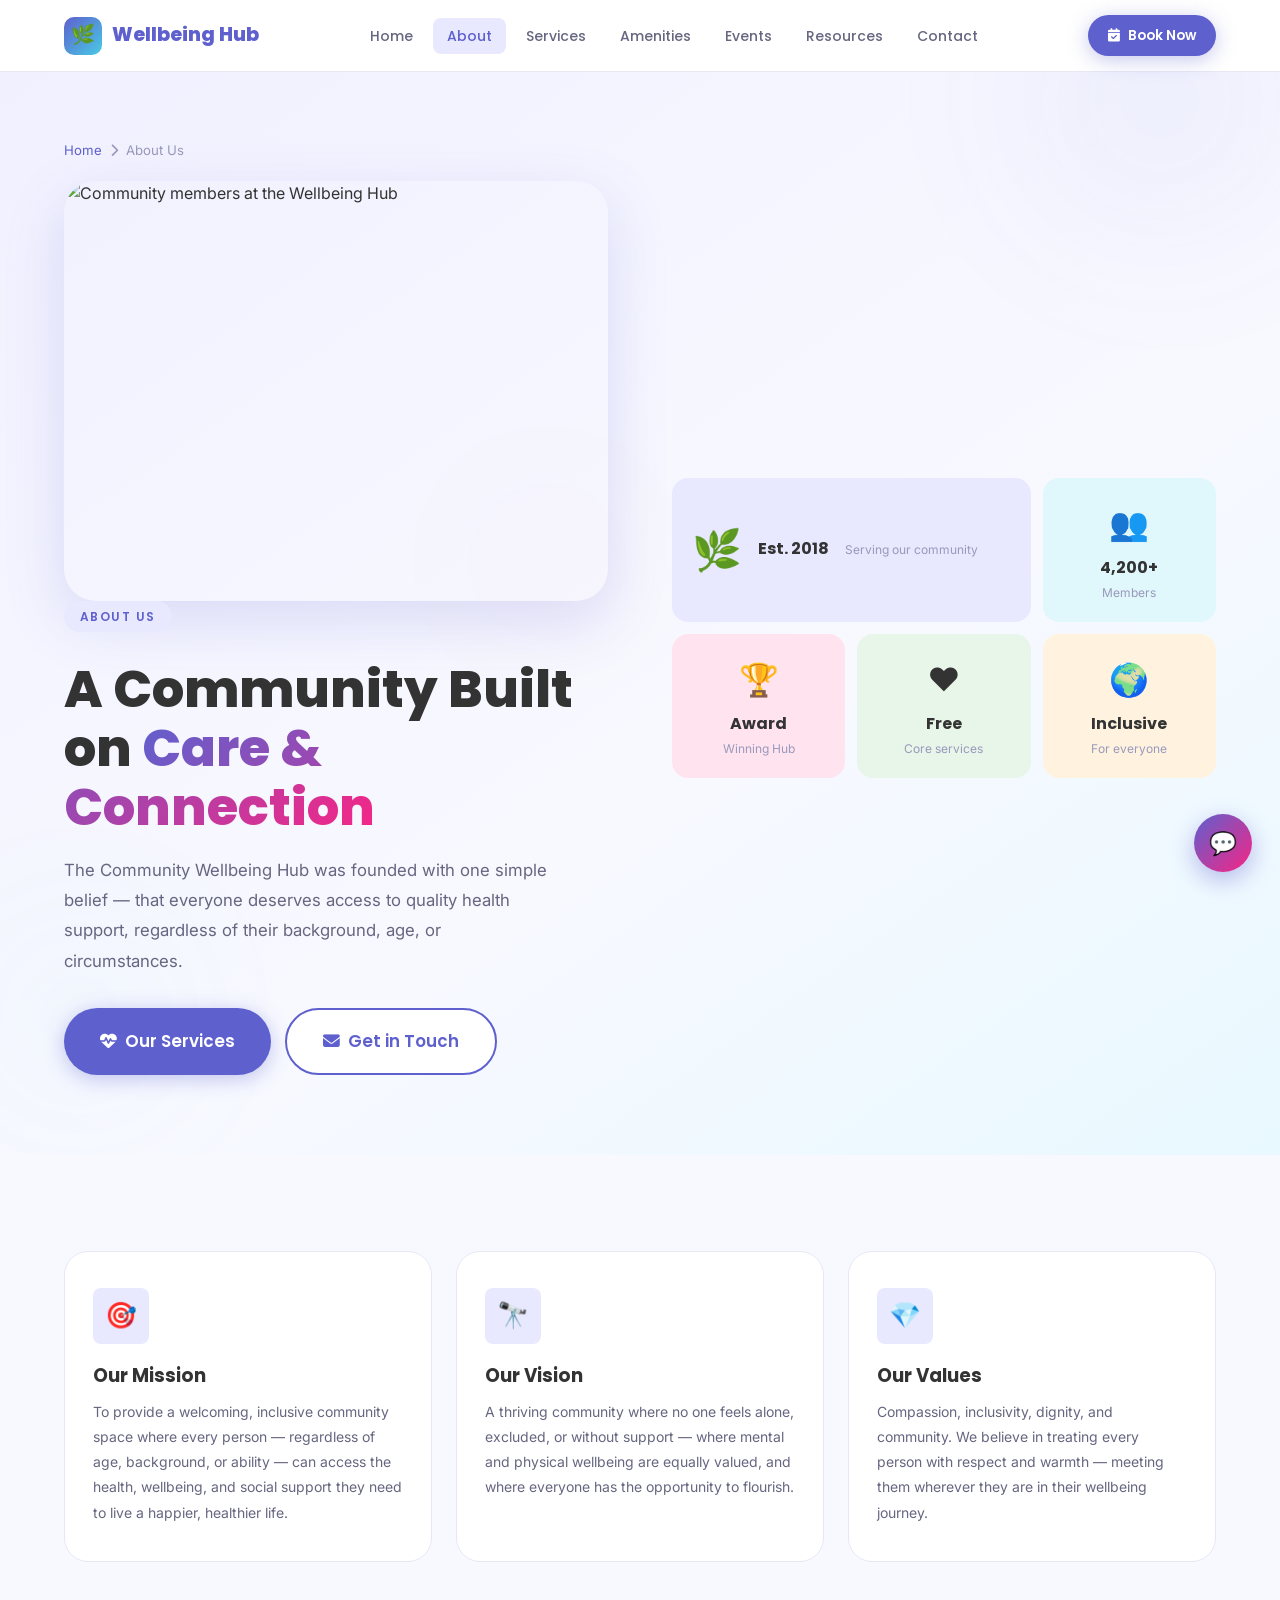
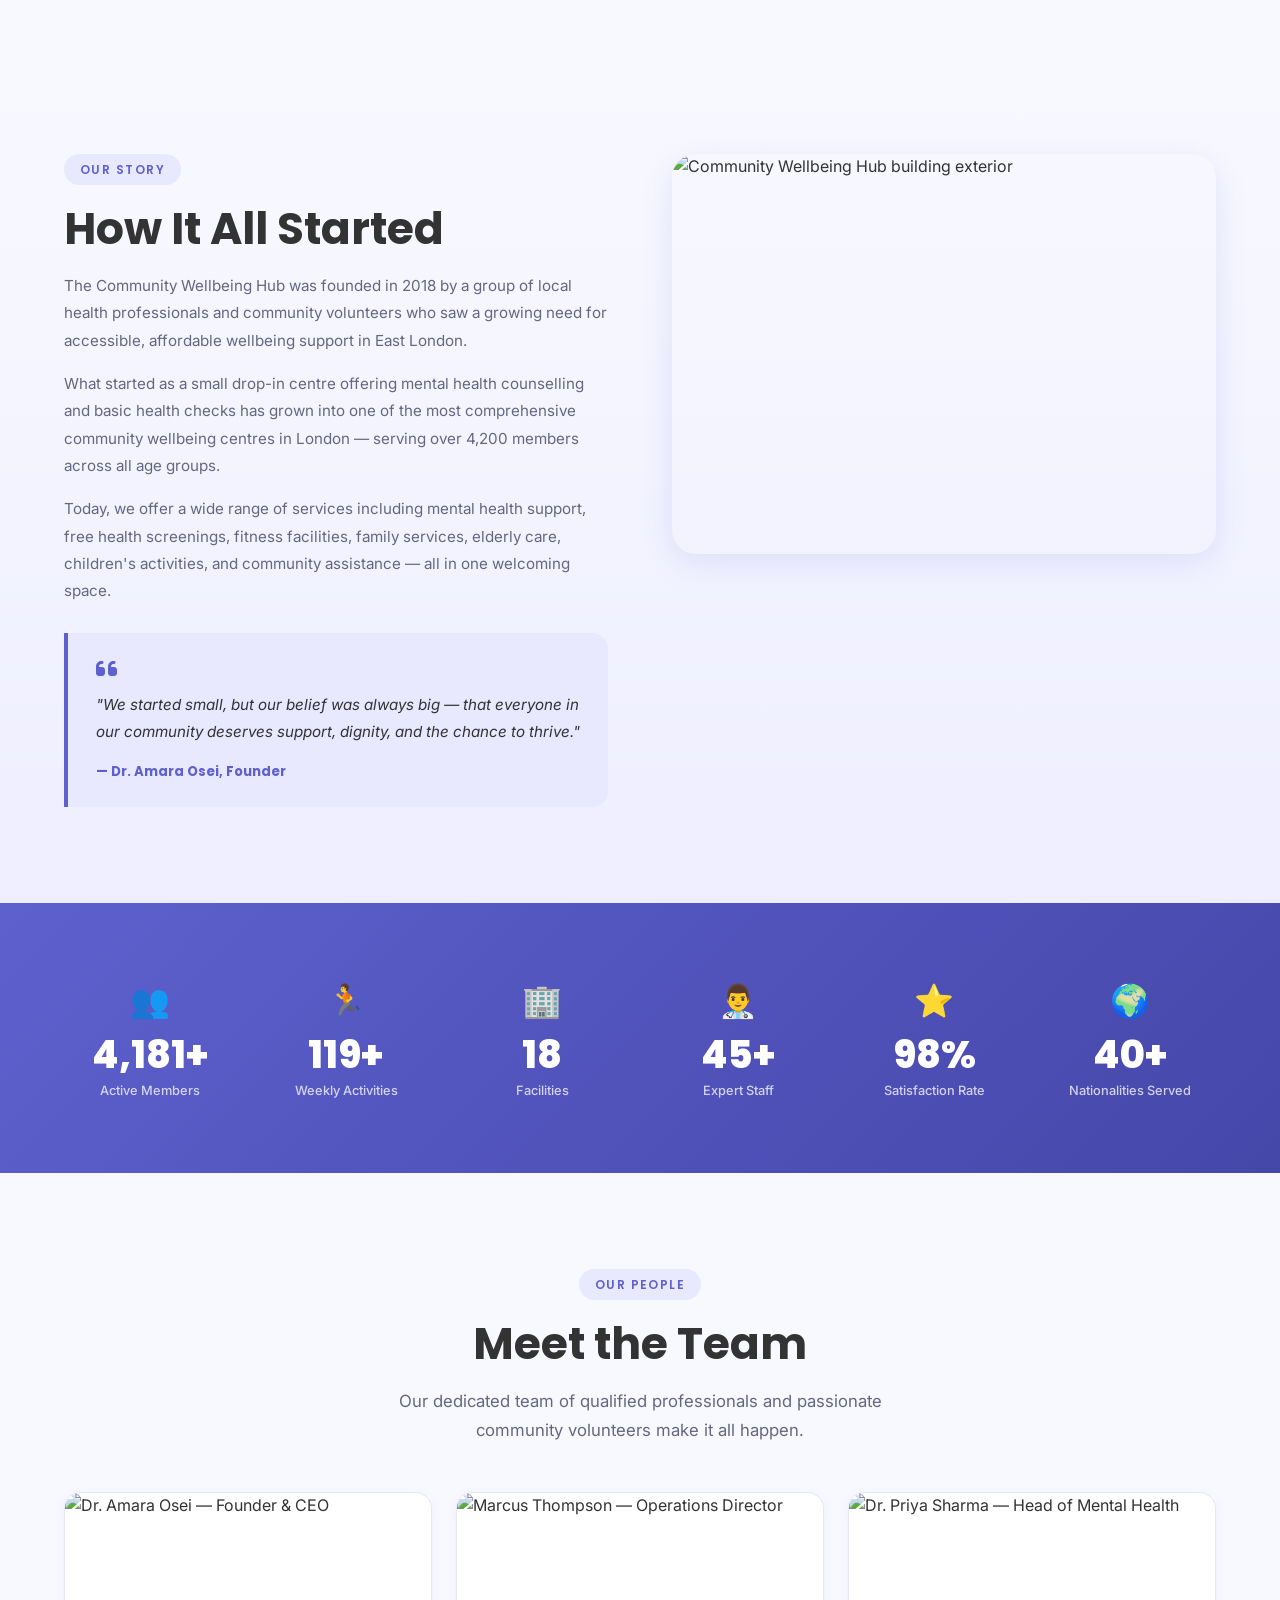
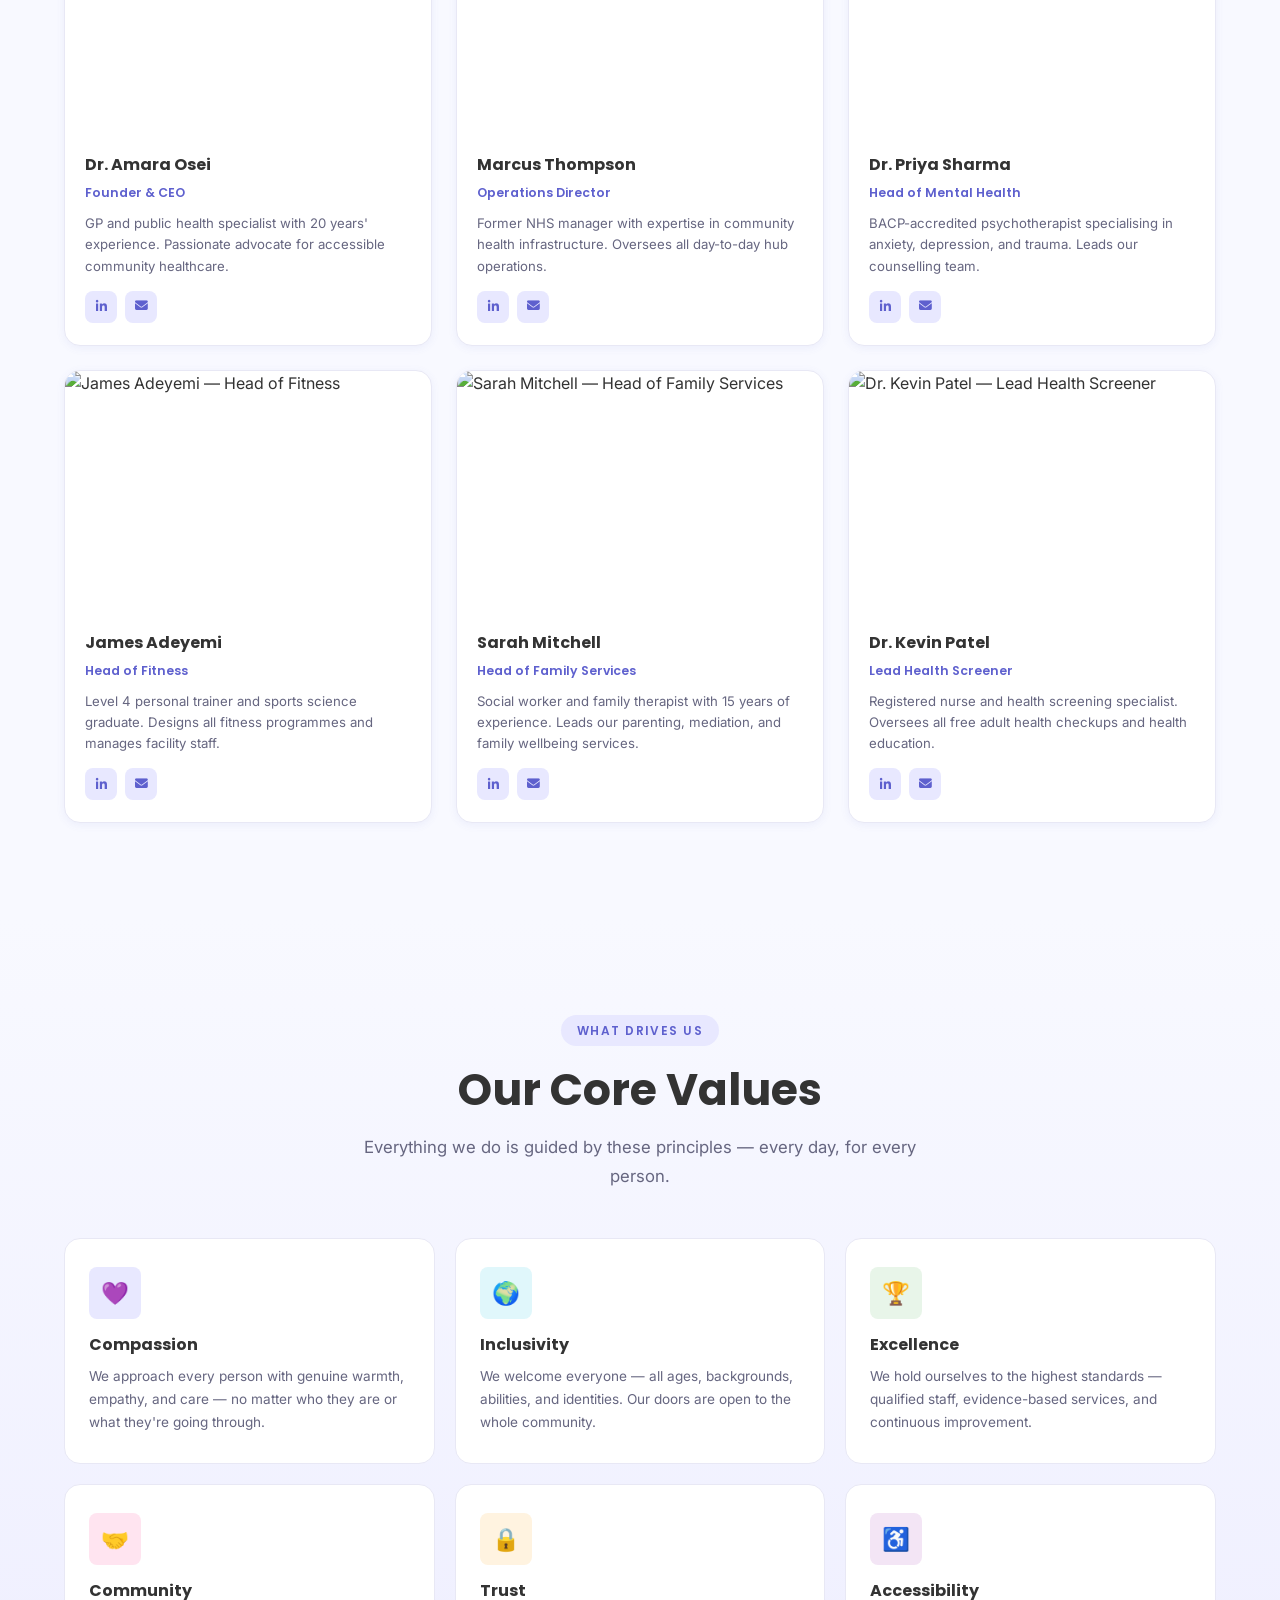
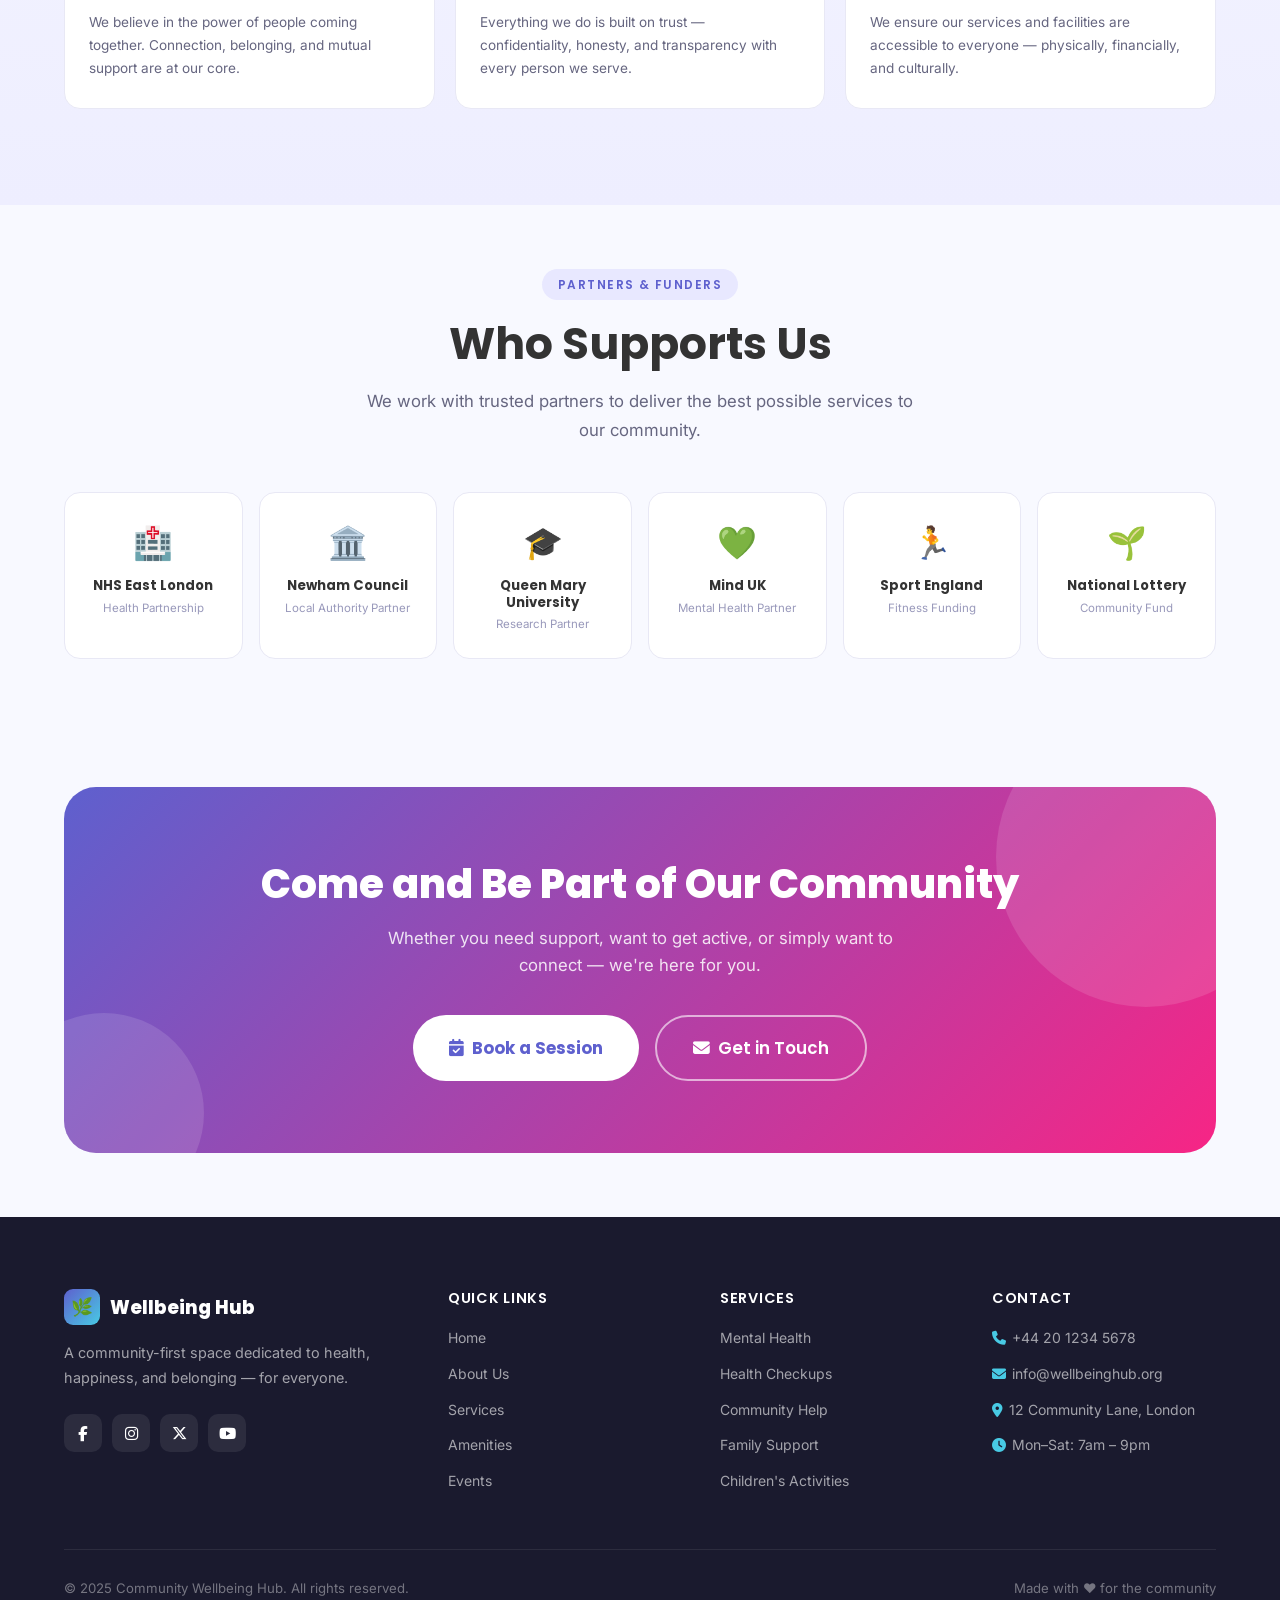
==== commit bc8634db: "Complete amenities page with real images" ====
--- a/pages/about.html
+++ b/pages/about.html
@@ -69,6 +69,13 @@
       </div>
       <div class="about-hero-inner">
         <div class="about-hero-content">
+          <div class="about-hero-real-img">
+  <img
+    src="../images/about/community.jpg"
+    alt="Community members at the Wellbeing Hub"
+  />
+</div>
+
           <span class="section-label">About Us</span>
           <h1>A Community Built on <span class="hero-highlight">Care & Connection</span></h1>
           <p>The Community Wellbeing Hub was founded with one simple belief — that everyone deserves access to quality health support, regardless of their background, age, or circumstances.</p>
@@ -137,67 +144,35 @@
     </div>
   </section>
 
-  <!-- ══════════ OUR STORY ══════════ -->
-  <section class="story-section section-pad">
-    <div class="container">
-      <div class="story-layout">
-        <div class="story-content reveal">
-          <span class="section-label">Our Story</span>
-          <h2 class="section-title">How It All Started</h2>
-          <p>The Community Wellbeing Hub was founded in 2018 by a group of local health professionals and community volunteers who saw a growing need for accessible, affordable wellbeing support in East London.</p>
-          <p>What started as a small drop-in centre offering mental health counselling and basic health checks has grown into one of the most comprehensive community wellbeing centres in London — serving over 4,200 members across all age groups.</p>
-          <p>Today, we offer a wide range of services including mental health support, free health screenings, fitness facilities, family services, elderly care, children's activities, and community assistance — all in one welcoming space.</p>
-          <div class="story-quote">
-            <i class="fa-solid fa-quote-left"></i>
-            <p>"We started small, but our belief was always big — that everyone in our community deserves support, dignity, and the chance to thrive."</p>
-            <strong>— Dr. Amara Osei, Founder</strong>
-          </div>
-        </div>
-        <div class="story-timeline reveal">
-          <div class="timeline-item">
-            <div class="timeline-dot"></div>
-            <div class="timeline-content">
-              <span class="timeline-year">2018</span>
-              <h4>The Beginning</h4>
-              <p>Founded by local health professionals with a vision to create an inclusive wellbeing space for East London.</p>
-            </div>
-          </div>
-          <div class="timeline-item">
-            <div class="timeline-dot"></div>
-            <div class="timeline-content">
-              <span class="timeline-year">2019</span>
-              <h4>Growing Fast</h4>
-              <p>Expanded to 500 members. Added fitness facilities, swimming pool, and family services.</p>
-            </div>
-          </div>
-          <div class="timeline-item">
-            <div class="timeline-dot"></div>
-            <div class="timeline-content">
-              <span class="timeline-year">2020</span>
-              <h4>Supporting the Community</h4>
-              <p>During the pandemic, we pivoted to provide emergency food support, online counselling, and community assistance to over 1,000 local households.</p>
-            </div>
-          </div>
-          <div class="timeline-item">
-            <div class="timeline-dot"></div>
-            <div class="timeline-content">
-              <span class="timeline-year">2022</span>
-              <h4>Award Winning</h4>
-              <p>Awarded the London Community Wellbeing Award for outstanding contribution to public health and social inclusion.</p>
-            </div>
-          </div>
-          <div class="timeline-item">
-            <div class="timeline-dot active-dot"></div>
-            <div class="timeline-content">
-              <span class="timeline-year">2025</span>
-              <h4>Today & Beyond</h4>
-              <p>4,200+ members, 18 facilities, 120+ weekly activities. Continuing to grow and serve our community every day.</p>
-            </div>
-          </div>
-        </div>
-      </div>
-    </div>
-  </section>
+ <!-- ══════════ OUR STORY ══════════ -->
+<section class="story-section section-pad">
+  <div class="container">
+    <div class="story-layout">
+      
+      <div class="story-content reveal">
+        <span class="section-label">Our Story</span>
+        <h2 class="section-title">How It All Started</h2>
+        <p>The Community Wellbeing Hub was founded in 2018 by a group of local health professionals and community volunteers who saw a growing need for accessible, affordable wellbeing support in East London.</p>
+        <p>What started as a small drop-in centre offering mental health counselling and basic health checks has grown into one of the most comprehensive community wellbeing centres in London — serving over 4,200 members across all age groups.</p>
+        <p>Today, we offer a wide range of services including mental health support, free health screenings, fitness facilities, family services, elderly care, children's activities, and community assistance — all in one welcoming space.</p>
+        <div class="story-quote">
+          <i class="fa-solid fa-quote-left"></i>
+          <p>"We started small, but our belief was always big — that everyone in our community deserves support, dignity, and the chance to thrive."</p>
+          <strong>— Dr. Amara Osei, Founder</strong>
+        </div>
+      </div>
+
+      <!-- 🔥 REPLACED TIMELINE WITH IMAGE -->
+      <div class="story-real-img reveal">
+        <img
+          src="../images/about/building.jpg"
+          alt="Community Wellbeing Hub building exterior"
+        />
+      </div>
+
+    </div>
+  </div>
+</section>
 
   <!-- ══════════ STATS ══════════ -->
   <section class="about-stats section-pad-sm">
@@ -237,98 +212,110 @@
     </div>
   </section>
 
-  <!-- ══════════ TEAM ══════════ -->
-  <section class="team-section section-pad">
-    <div class="container">
-      <div class="text-center reveal">
-        <span class="section-label">Our People</span>
-        <h2 class="section-title">Meet the Team</h2>
-        <p class="section-subtitle">Our dedicated team of qualified professionals and passionate community volunteers make it all happen.</p>
-      </div>
-      <div class="team-grid reveal">
-
-        <div class="team-card card">
-          <div class="team-avatar" style="--tac:#E8E8FF">👩‍⚕️</div>
-          <div class="team-body">
-            <h3>Dr. Amara Osei</h3>
-            <span class="team-role">Founder & CEO</span>
-            <p>GP and public health specialist with 20 years' experience. Passionate advocate for accessible community healthcare.</p>
-            <div class="team-socials">
-              <a href="#" class="team-social"><i class="fa-brands fa-linkedin-in"></i></a>
-              <a href="#" class="team-social"><i class="fa-solid fa-envelope"></i></a>
-            </div>
-          </div>
-        </div>
-
-        <div class="team-card card">
-          <div class="team-avatar" style="--tac:#E0F7FB">👨‍💼</div>
-          <div class="team-body">
-            <h3>Marcus Thompson</h3>
-            <span class="team-role">Operations Director</span>
-            <p>Former NHS manager with expertise in community health infrastructure. Oversees all day-to-day hub operations.</p>
-            <div class="team-socials">
-              <a href="#" class="team-social"><i class="fa-brands fa-linkedin-in"></i></a>
-              <a href="#" class="team-social"><i class="fa-solid fa-envelope"></i></a>
-            </div>
-          </div>
-        </div>
-
-        <div class="team-card card">
-          <div class="team-avatar" style="--tac:#FFE4F0">👩‍🧑‍💼</div>
-          <div class="team-body">
-            <h3>Dr. Priya Sharma</h3>
-            <span class="team-role">Head of Mental Health</span>
-            <p>BACP-accredited psychotherapist specialising in anxiety, depression, and trauma. Leads our counselling team.</p>
-            <div class="team-socials">
-              <a href="#" class="team-social"><i class="fa-brands fa-linkedin-in"></i></a>
-              <a href="#" class="team-social"><i class="fa-solid fa-envelope"></i></a>
-            </div>
-          </div>
-        </div>
-
-        <div class="team-card card">
-          <div class="team-avatar" style="--tac:#E8F5E9">👨‍🏋️</div>
-          <div class="team-body">
-            <h3>James Adeyemi</h3>
-            <span class="team-role">Head of Fitness</span>
-            <p>Level 4 personal trainer and sports science graduate. Designs all fitness programmes and manages facility staff.</p>
-            <div class="team-socials">
-              <a href="#" class="team-social"><i class="fa-brands fa-linkedin-in"></i></a>
-              <a href="#" class="team-social"><i class="fa-solid fa-envelope"></i></a>
-            </div>
-          </div>
-        </div>
-
-        <div class="team-card card">
-          <div class="team-avatar" style="--tac:#FFF3E0">👩‍👧</div>
-          <div class="team-body">
-            <h3>Sarah Mitchell</h3>
-            <span class="team-role">Head of Family Services</span>
-            <p>Social worker and family therapist with 15 years of experience. Leads our parenting, mediation, and family wellbeing services.</p>
-            <div class="team-socials">
-              <a href="#" class="team-social"><i class="fa-brands fa-linkedin-in"></i></a>
-              <a href="#" class="team-social"><i class="fa-solid fa-envelope"></i></a>
-            </div>
-          </div>
-        </div>
-
-        <div class="team-card card">
-          <div class="team-avatar" style="--tac:#F3E5F5">👨‍⚕️</div>
-          <div class="team-body">
-            <h3>Dr. Kevin Patel</h3>
-            <span class="team-role">Lead Health Screener</span>
-            <p>Registered nurse and health screening specialist. Oversees all free adult health checkups and health education.</p>
-            <div class="team-socials">
-              <a href="#" class="team-social"><i class="fa-brands fa-linkedin-in"></i></a>
-              <a href="#" class="team-social"><i class="fa-solid fa-envelope"></i></a>
-            </div>
-          </div>
-        </div>
-
-      </div>
-    </div>
-  </section>
-
+ <!-- ══════════ TEAM ══════════ -->
+<section class="team-section section-pad">
+  <div class="container">
+    <div class="text-center reveal">
+      <span class="section-label">Our People</span>
+      <h2 class="section-title">Meet the Team</h2>
+      <p class="section-subtitle">Our dedicated team of qualified professionals and passionate community volunteers make it all happen.</p>
+    </div>
+
+    <div class="team-grid reveal">
+
+      <div class="team-card card">
+        <div class="team-photo">
+          <img src="../images/team/dr-amara.jpg" alt="Dr. Amara Osei — Founder & CEO" />
+        </div>
+        <div class="team-body">
+          <h3>Dr. Amara Osei</h3>
+          <span class="team-role">Founder & CEO</span>
+          <p>GP and public health specialist with 20 years' experience. Passionate advocate for accessible community healthcare.</p>
+          <div class="team-socials">
+            <a href="#" class="team-social"><i class="fa-brands fa-linkedin-in"></i></a>
+            <a href="#" class="team-social"><i class="fa-solid fa-envelope"></i></a>
+          </div>
+        </div>
+      </div>
+
+      <div class="team-card card">
+        <div class="team-photo">
+          <img src="../images/team/marcus.jpg" alt="Marcus Thompson — Operations Director" />
+        </div>
+        <div class="team-body">
+          <h3>Marcus Thompson</h3>
+          <span class="team-role">Operations Director</span>
+          <p>Former NHS manager with expertise in community health infrastructure. Oversees all day-to-day hub operations.</p>
+          <div class="team-socials">
+            <a href="#" class="team-social"><i class="fa-brands fa-linkedin-in"></i></a>
+            <a href="#" class="team-social"><i class="fa-solid fa-envelope"></i></a>
+          </div>
+        </div>
+      </div>
+
+      <div class="team-card card">
+        <div class="team-photo">
+          <img src="../images/team/dr-priya.jpg" alt="Dr. Priya Sharma — Head of Mental Health" />
+        </div>
+        <div class="team-body">
+          <h3>Dr. Priya Sharma</h3>
+          <span class="team-role">Head of Mental Health</span>
+          <p>BACP-accredited psychotherapist specialising in anxiety, depression, and trauma. Leads our counselling team.</p>
+          <div class="team-socials">
+            <a href="#" class="team-social"><i class="fa-brands fa-linkedin-in"></i></a>
+            <a href="#" class="team-social"><i class="fa-solid fa-envelope"></i></a>
+          </div>
+        </div>
+      </div>
+
+      <div class="team-card card">
+        <div class="team-photo">
+          <img src="../images/team/james-team.jpg" alt="James Adeyemi — Head of Fitness" />
+        </div>
+        <div class="team-body">
+          <h3>James Adeyemi</h3>
+          <span class="team-role">Head of Fitness</span>
+          <p>Level 4 personal trainer and sports science graduate. Designs all fitness programmes and manages facility staff.</p>
+          <div class="team-socials">
+            <a href="#" class="team-social"><i class="fa-brands fa-linkedin-in"></i></a>
+            <a href="#" class="team-social"><i class="fa-solid fa-envelope"></i></a>
+          </div>
+        </div>
+      </div>
+
+      <div class="team-card card">
+        <div class="team-photo">
+          <img src="../images/team/sarah-team.jpg" alt="Sarah Mitchell — Head of Family Services" />
+        </div>
+        <div class="team-body">
+          <h3>Sarah Mitchell</h3>
+          <span class="team-role">Head of Family Services</span>
+          <p>Social worker and family therapist with 15 years of experience. Leads our parenting, mediation, and family wellbeing services.</p>
+          <div class="team-socials">
+            <a href="#" class="team-social"><i class="fa-brands fa-linkedin-in"></i></a>
+            <a href="#" class="team-social"><i class="fa-solid fa-envelope"></i></a>
+          </div>
+        </div>
+      </div>
+
+      <div class="team-card card">
+        <div class="team-photo">
+          <img src="../images/team/dr-kevin.jpg" alt="Dr. Kevin Patel — Lead Health Screener" />
+        </div>
+        <div class="team-body">
+          <h3>Dr. Kevin Patel</h3>
+          <span class="team-role">Lead Health Screener</span>
+          <p>Registered nurse and health screening specialist. Oversees all free adult health checkups and health education.</p>
+          <div class="team-socials">
+            <a href="#" class="team-social"><i class="fa-brands fa-linkedin-in"></i></a>
+            <a href="#" class="team-social"><i class="fa-solid fa-envelope"></i></a>
+          </div>
+        </div>
+      </div>
+
+    </div>
+  </div>
+</section>
   <!-- ══════════ VALUES ══════════ -->
   <section class="values-section section-pad">
     <div class="container">
--- a/css/about.css
+++ b/css/about.css
@@ -105,12 +105,19 @@
 }
 .mission-card:hover { transform: translateY(-6px); box-shadow: var(--shadow-md); }
 .mission-card-accent {
-  background: linear-gradient(135deg, var(--primary), var(--primary-dark));
-  border-color: transparent;
-}
-.mission-card-accent h3,
-.mission-card-accent p { color: var(--white); }
-.mission-card-accent .mission-icon { background: rgba(255,255,255,0.15); }
+  background: var(--white);
+  border: 1px solid var(--border);
+}
+.mission-card-accent h3 {
+  color: var(--text);
+}
+
+.mission-card-accent p {
+  color: var(--text-light);
+}
+.mission-card-accent .mission-icon {
+  background: var(--primary-light);
+}
 .mission-icon {
   width: 56px; height: 56px;
   background: var(--primary-light);
@@ -328,4 +335,56 @@
 @media (max-width: 480px) {
   .partners-grid { grid-template-columns: repeat(2, 1fr); }
   .stats-grid { grid-template-columns: repeat(2, 1fr); }
+}
+/* ── Real Images ── */
+.team-photo {
+  height: 240px;
+  overflow: hidden;
+  position: relative;
+}
+.team-photo img {
+  width: 100%;
+  height: 100%;
+  object-fit: cover;
+  object-position: top center;
+  display: block;
+  transition: transform 0.4s ease;
+}
+.team-card:hover .team-photo img {
+  transform: scale(1.05);
+}
+
+.story-real-img {
+  border-radius: var(--radius-lg);
+  overflow: hidden;
+  box-shadow: var(--shadow-md);
+  min-height: 400px;
+}
+.story-real-img img {
+  width: 100%;
+  height: 100%;
+  min-height: 400px;
+  object-fit: cover;
+  display: block;
+  transition: transform 0.4s ease;
+}
+.story-real-img:hover img {
+  transform: scale(1.03);
+}
+
+.about-hero-real-img {
+  border-radius: var(--radius-xl);
+  overflow: hidden;
+  box-shadow: var(--shadow-lg);
+  height: 420px;
+}
+.about-hero-real-img img {
+  width: 100%;
+  height: 100%;
+  object-fit: cover;
+  display: block;
+}
+@media (max-width: 1024px) {
+  .about-hero-real-img { display: none; }
+  .story-real-img { display: none; }
 }
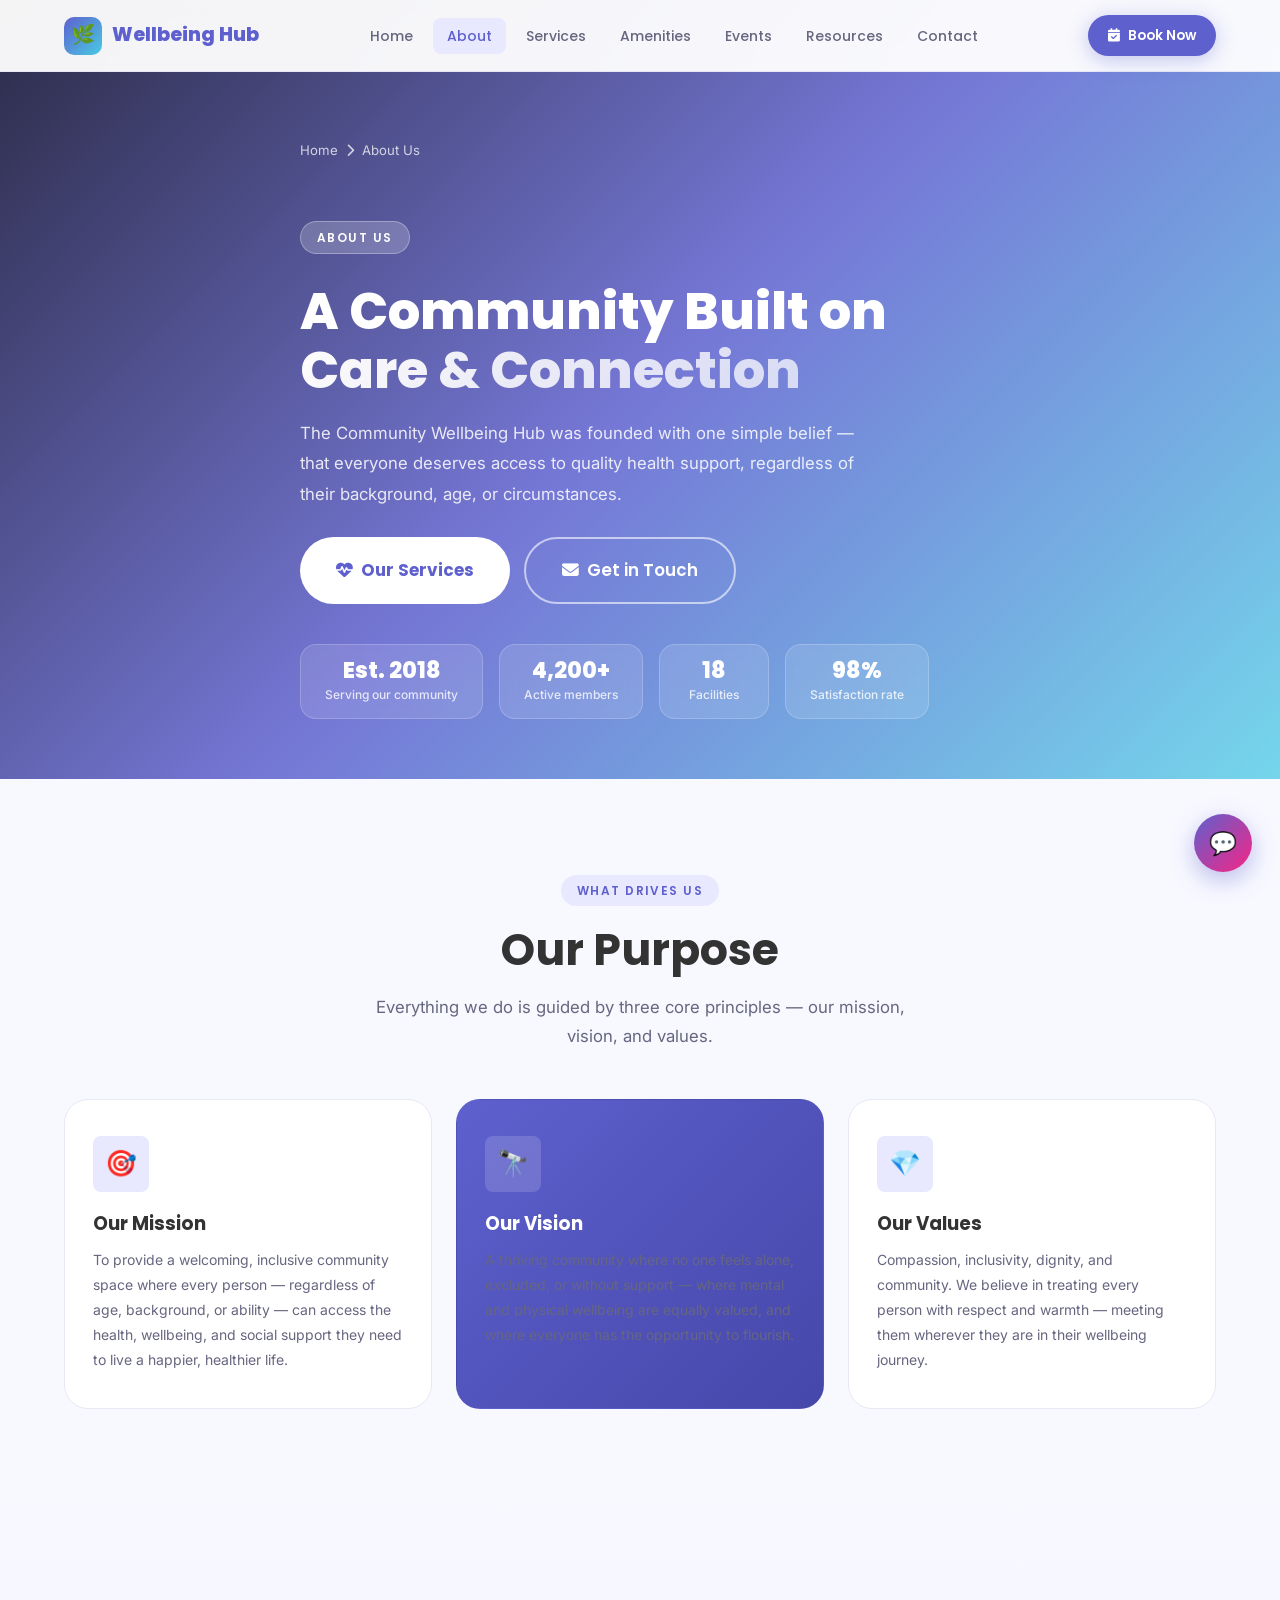
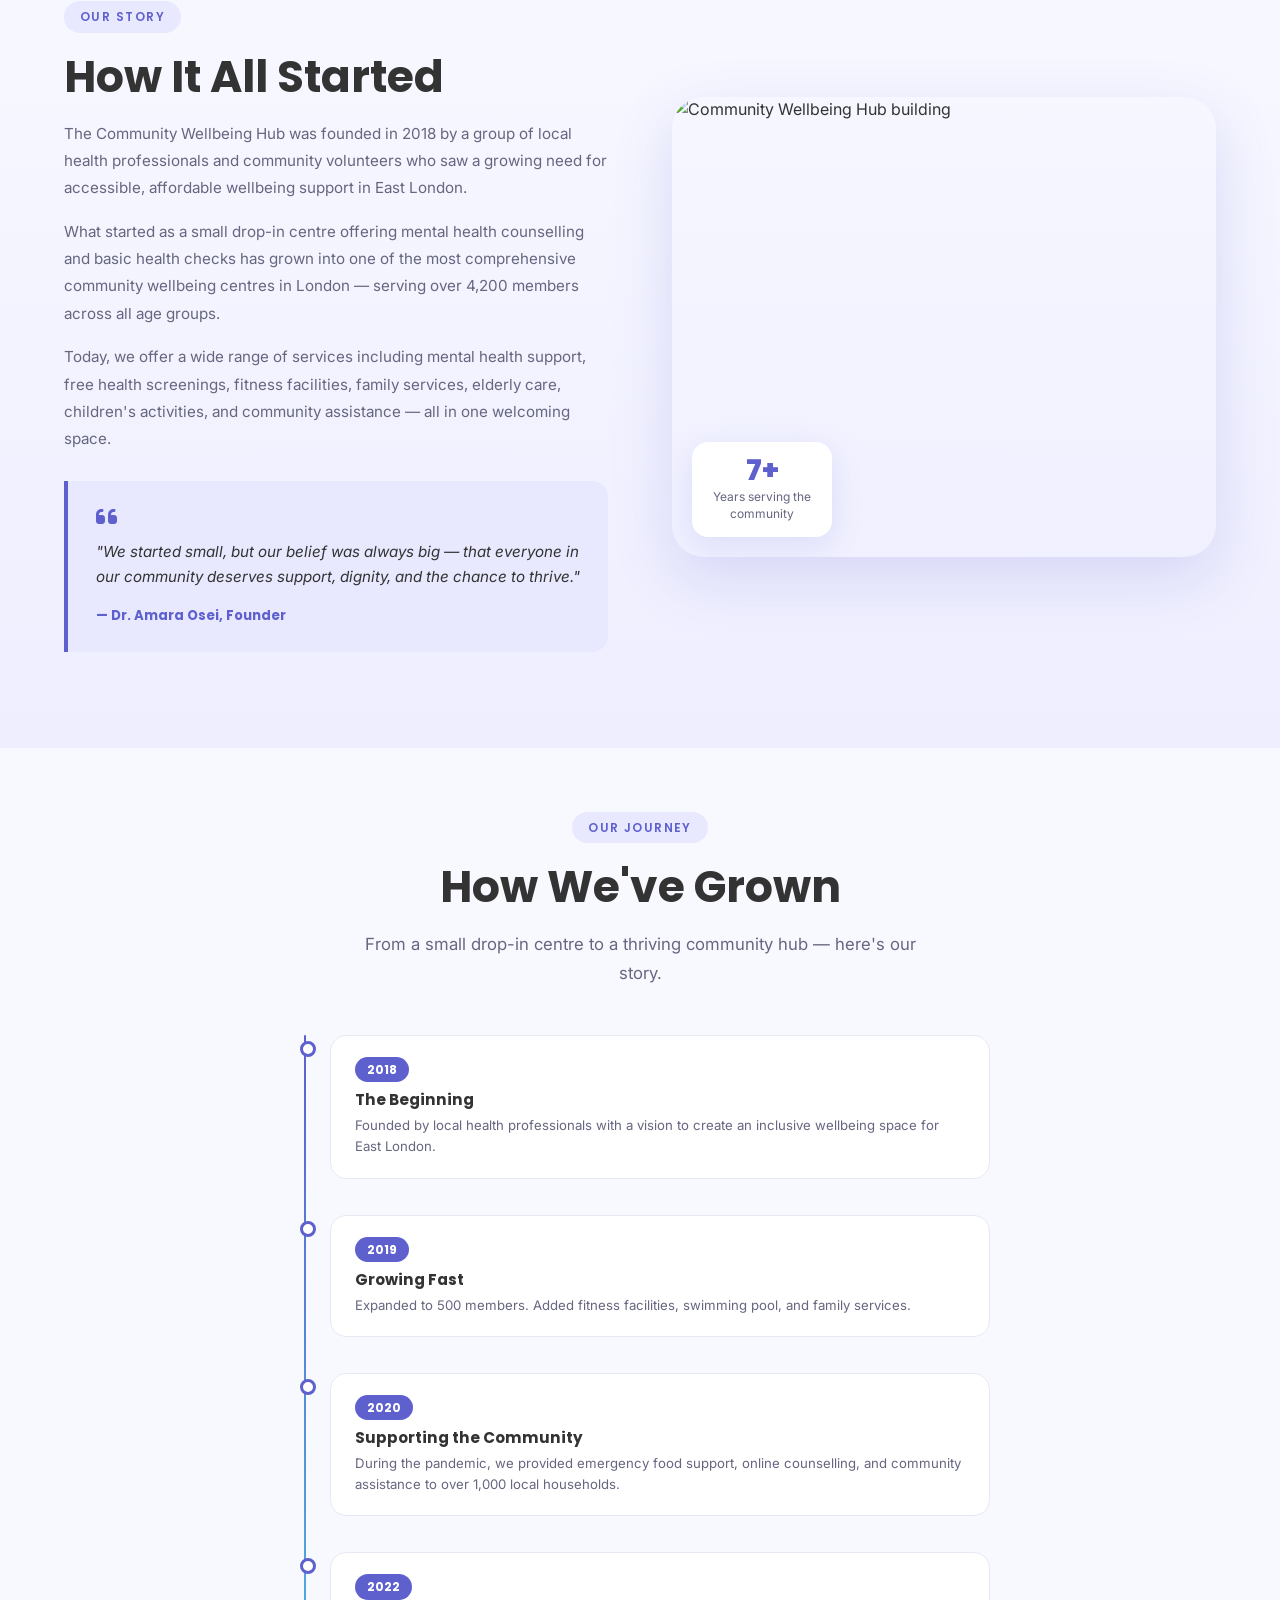
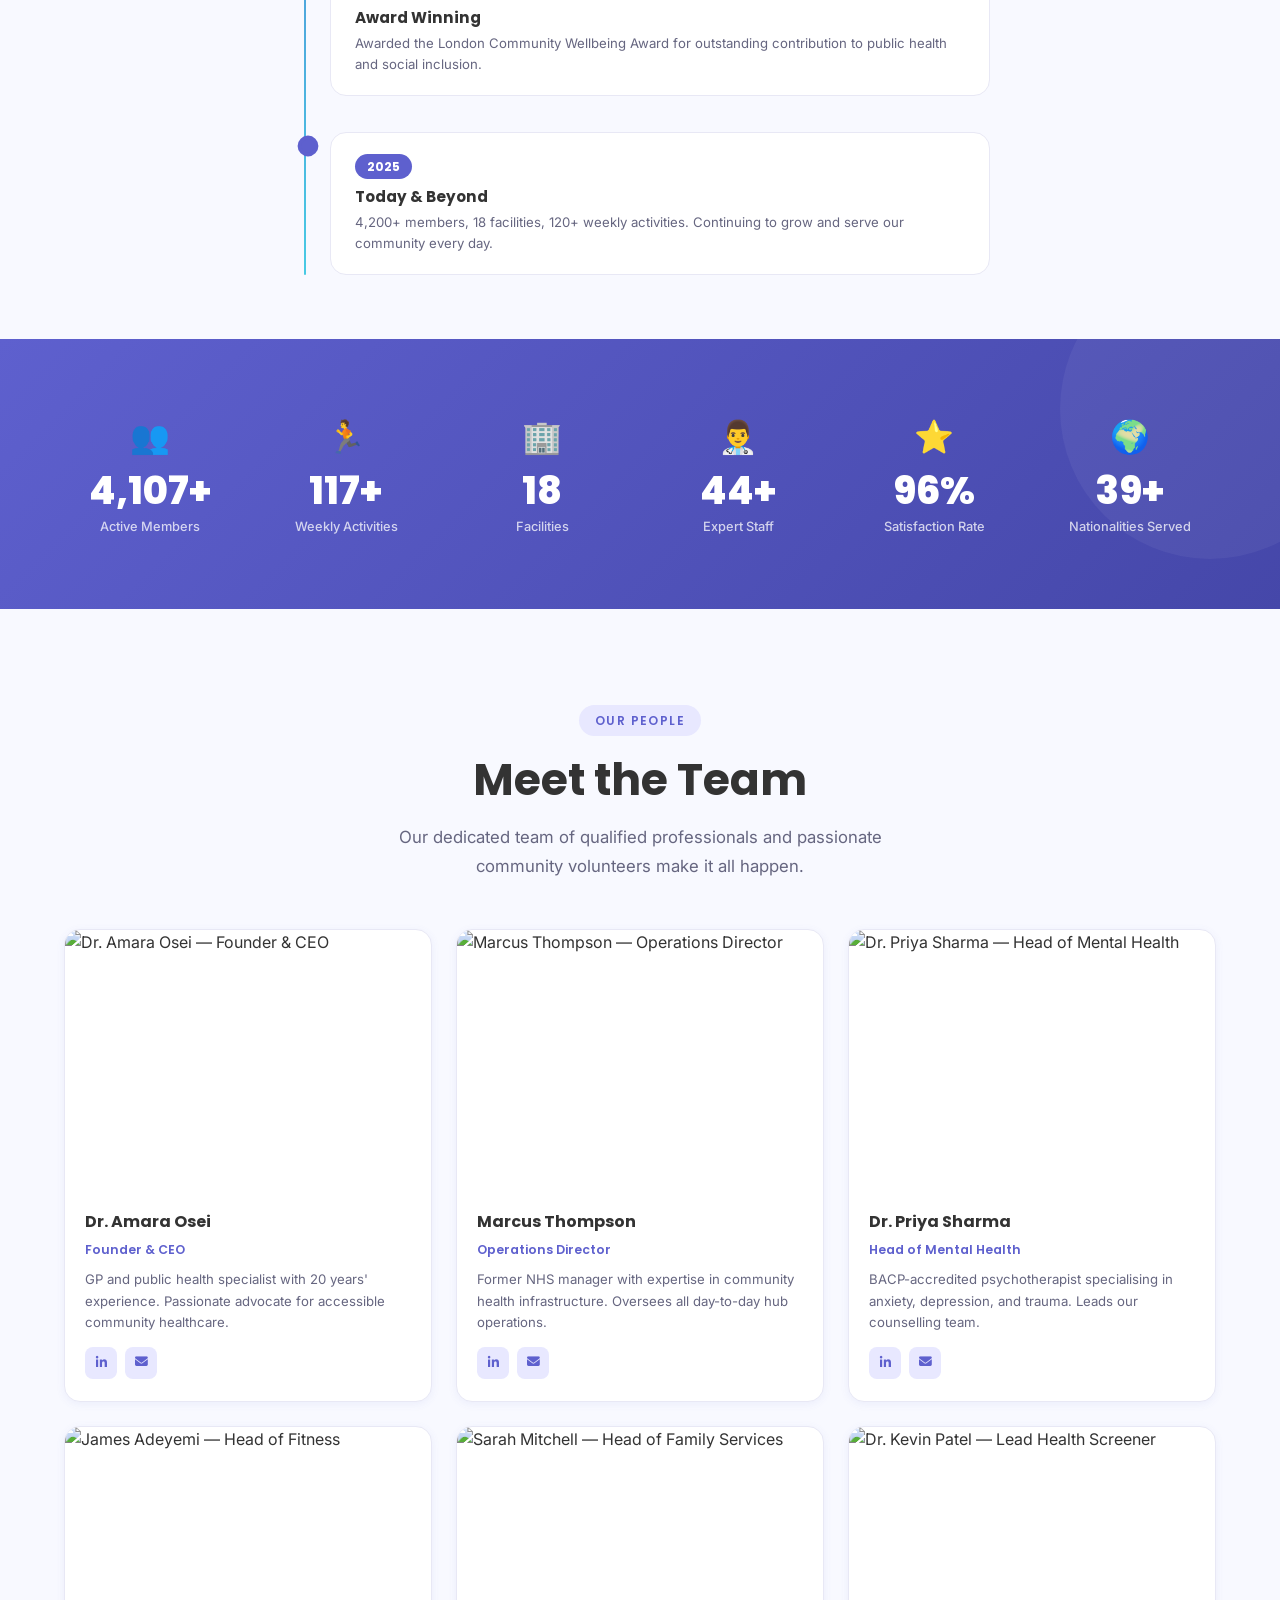
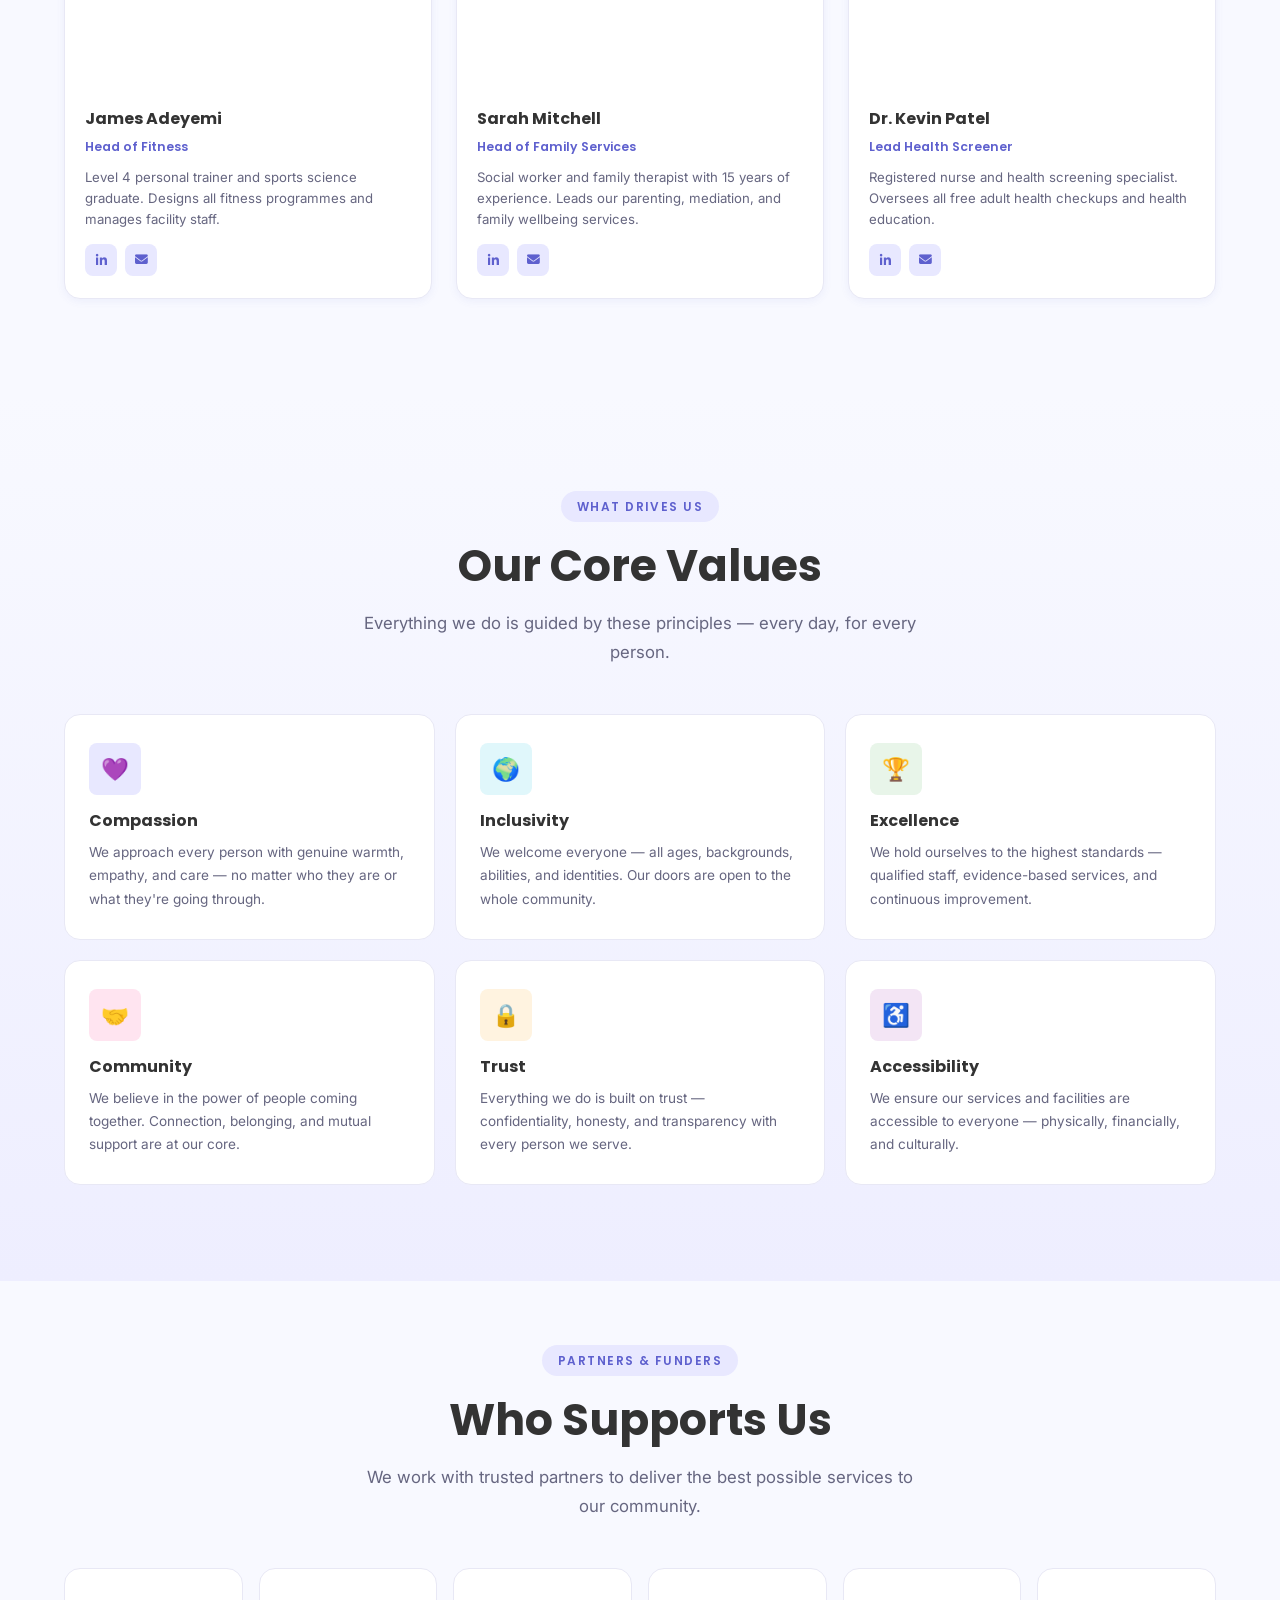
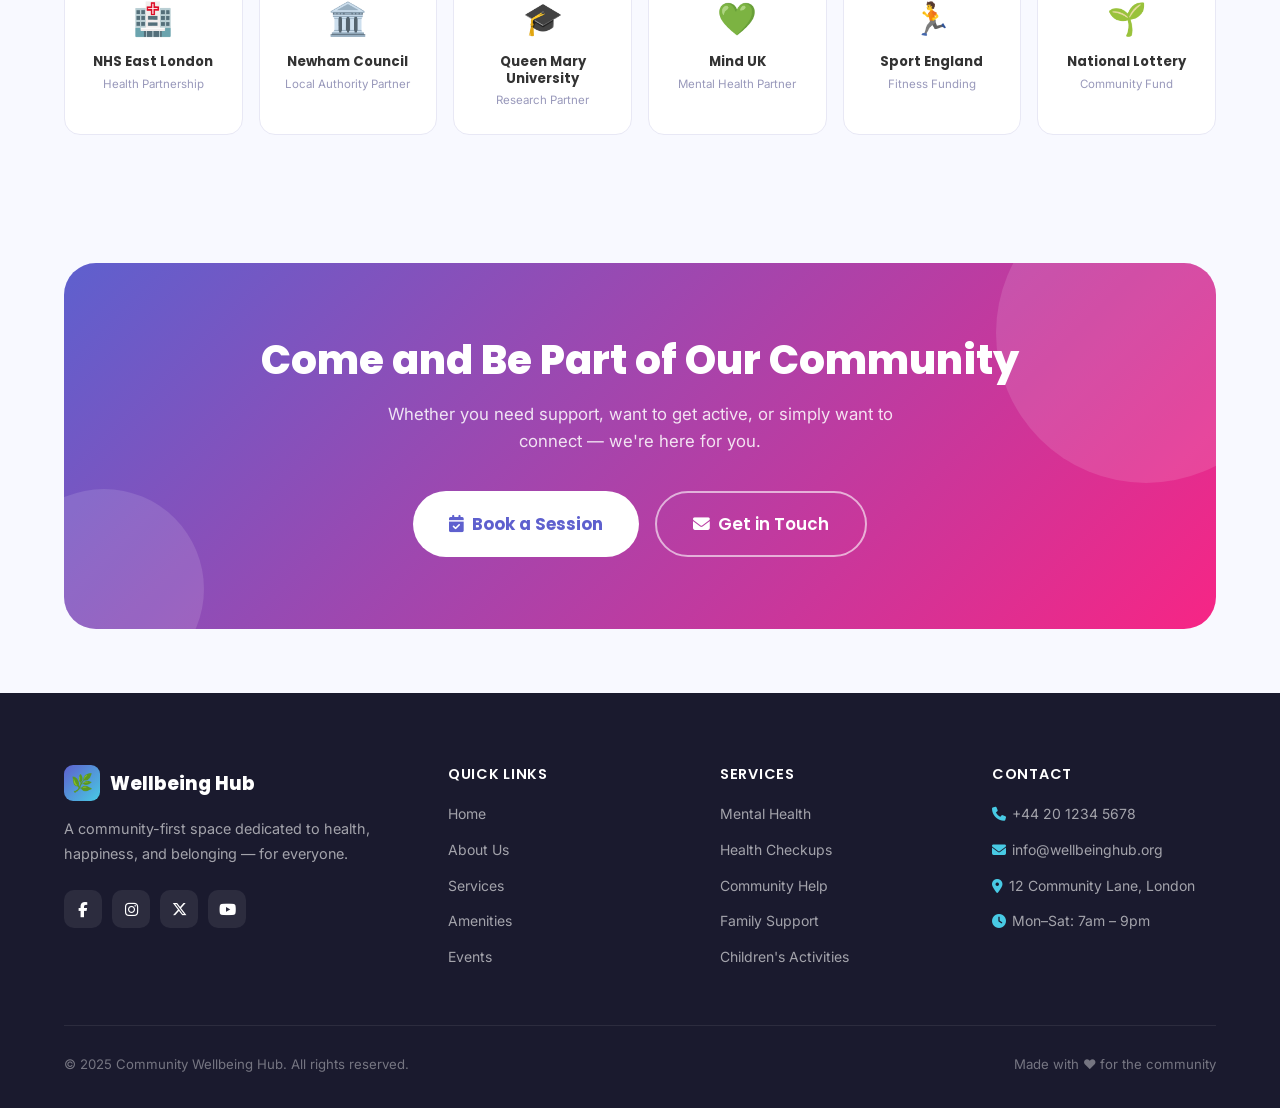
==== commit 6e71c592: "Complete About Us page with real images" ====
--- a/pages/about.html
+++ b/pages/about.html
@@ -54,68 +54,51 @@
     </a>
   </div>
 
-  <!-- ══════════ HERO ══════════ -->
+  <!-- ══════════ HERO WITH BACKGROUND IMAGE ══════════ -->
   <section class="about-hero">
-    <div class="about-hero-shapes">
-      <div class="ah-shape ah-shape-1"></div>
-      <div class="ah-shape ah-shape-2"></div>
-      <div class="ah-shape ah-shape-3"></div>
-    </div>
-    <div class="container">
-      <div class="breadcrumb">
+    <div class="about-hero-bg">
+      <img
+        src="../images/about/community.jpg"
+        alt="Community members at Wellbeing Hub"
+        class="about-hero-img"
+      />
+      <div class="about-hero-overlay"></div>
+    </div>
+    <div class="container about-hero-inner">
+      <div class="breadcrumb breadcrumb-light">
         <a href="../index.html">Home</a>
         <span><i class="fa-solid fa-chevron-right"></i></span>
         <span>About Us</span>
       </div>
-      <div class="about-hero-inner">
-        <div class="about-hero-content">
-          <div class="about-hero-real-img">
-  <img
-    src="../images/about/community.jpg"
-    alt="Community members at the Wellbeing Hub"
-  />
-</div>
-
-          <span class="section-label">About Us</span>
-          <h1>A Community Built on <span class="hero-highlight">Care & Connection</span></h1>
-          <p>The Community Wellbeing Hub was founded with one simple belief — that everyone deserves access to quality health support, regardless of their background, age, or circumstances.</p>
-          <div class="about-hero-actions">
-            <a href="services.html" class="btn btn-primary btn-lg">
-              <i class="fa-solid fa-heart-pulse"></i> Our Services
-            </a>
-            <a href="contact.html" class="btn btn-secondary btn-lg">
-              <i class="fa-solid fa-envelope"></i> Get in Touch
-            </a>
-          </div>
-        </div>
-        <div class="about-hero-visual">
-          <div class="about-visual-grid">
-            <div class="avg-item avg-large" style="--avgc:#E8E8FF">
-              <span>🌿</span>
-              <strong>Est. 2018</strong>
-              <p>Serving our community</p>
-            </div>
-            <div class="avg-item" style="--avgc:#E0F7FB">
-              <span>👥</span>
-              <strong>4,200+</strong>
-              <p>Members</p>
-            </div>
-            <div class="avg-item" style="--avgc:#FFE4F0">
-              <span>🏆</span>
-              <strong>Award</strong>
-              <p>Winning Hub</p>
-            </div>
-            <div class="avg-item" style="--avgc:#E8F5E9">
-              <span>❤️</span>
-              <strong>Free</strong>
-              <p>Core services</p>
-            </div>
-            <div class="avg-item" style="--avgc:#FFF3E0">
-              <span>🌍</span>
-              <strong>Inclusive</strong>
-              <p>For everyone</p>
-            </div>
-          </div>
+      <div class="about-hero-content">
+        <span class="section-label section-label-light">About Us</span>
+        <h1>A Community Built on <span class="hero-highlight-light">Care & Connection</span></h1>
+        <p>The Community Wellbeing Hub was founded with one simple belief — that everyone deserves access to quality health support, regardless of their background, age, or circumstances.</p>
+        <div class="about-hero-actions">
+          <a href="services.html" class="btn btn-white btn-lg">
+            <i class="fa-solid fa-heart-pulse"></i> Our Services
+          </a>
+          <a href="contact.html" class="btn btn-outline-white btn-lg">
+            <i class="fa-solid fa-envelope"></i> Get in Touch
+          </a>
+        </div>
+      </div>
+      <div class="about-hero-stats-row">
+        <div class="about-hero-stat">
+          <strong>Est. 2018</strong>
+          <span>Serving our community</span>
+        </div>
+        <div class="about-hero-stat">
+          <strong>4,200+</strong>
+          <span>Active members</span>
+        </div>
+        <div class="about-hero-stat">
+          <strong>18</strong>
+          <span>Facilities</span>
+        </div>
+        <div class="about-hero-stat">
+          <strong>98%</strong>
+          <span>Satisfaction rate</span>
         </div>
       </div>
     </div>
@@ -124,18 +107,23 @@
   <!-- ══════════ MISSION & VISION ══════════ -->
   <section class="mission-section section-pad">
     <div class="container">
-      <div class="mission-grid">
-        <div class="mission-card reveal">
+      <div class="text-center reveal">
+        <span class="section-label">What Drives Us</span>
+        <h2 class="section-title">Our Purpose</h2>
+        <p class="section-subtitle">Everything we do is guided by three core principles — our mission, vision, and values.</p>
+      </div>
+      <div class="mission-grid reveal">
+        <div class="mission-card">
           <div class="mission-icon">🎯</div>
           <h3>Our Mission</h3>
           <p>To provide a welcoming, inclusive community space where every person — regardless of age, background, or ability — can access the health, wellbeing, and social support they need to live a happier, healthier life.</p>
         </div>
-        <div class="mission-card mission-card-accent reveal">
+        <div class="mission-card mission-card-accent">
           <div class="mission-icon">🔭</div>
           <h3>Our Vision</h3>
           <p>A thriving community where no one feels alone, excluded, or without support — where mental and physical wellbeing are equally valued, and where everyone has the opportunity to flourish.</p>
         </div>
-        <div class="mission-card reveal">
+        <div class="mission-card">
           <div class="mission-icon">💎</div>
           <h3>Our Values</h3>
           <p>Compassion, inclusivity, dignity, and community. We believe in treating every person with respect and warmth — meeting them wherever they are in their wellbeing journey.</p>
@@ -144,38 +132,92 @@
     </div>
   </section>
 
- <!-- ══════════ OUR STORY ══════════ -->
-<section class="story-section section-pad">
-  <div class="container">
-    <div class="story-layout">
-      
-      <div class="story-content reveal">
-        <span class="section-label">Our Story</span>
-        <h2 class="section-title">How It All Started</h2>
-        <p>The Community Wellbeing Hub was founded in 2018 by a group of local health professionals and community volunteers who saw a growing need for accessible, affordable wellbeing support in East London.</p>
-        <p>What started as a small drop-in centre offering mental health counselling and basic health checks has grown into one of the most comprehensive community wellbeing centres in London — serving over 4,200 members across all age groups.</p>
-        <p>Today, we offer a wide range of services including mental health support, free health screenings, fitness facilities, family services, elderly care, children's activities, and community assistance — all in one welcoming space.</p>
-        <div class="story-quote">
-          <i class="fa-solid fa-quote-left"></i>
-          <p>"We started small, but our belief was always big — that everyone in our community deserves support, dignity, and the chance to thrive."</p>
-          <strong>— Dr. Amara Osei, Founder</strong>
-        </div>
-      </div>
-
-      <!-- 🔥 REPLACED TIMELINE WITH IMAGE -->
-      <div class="story-real-img reveal">
-        <img
-          src="../images/about/building.jpg"
-          alt="Community Wellbeing Hub building exterior"
-        />
-      </div>
-
-    </div>
-  </div>
-</section>
+  <!-- ══════════ OUR STORY ══════════ -->
+  <section class="story-section section-pad">
+    <div class="container">
+      <div class="story-layout">
+        <div class="story-content reveal">
+          <span class="section-label">Our Story</span>
+          <h2 class="section-title">How It All Started</h2>
+          <p>The Community Wellbeing Hub was founded in 2018 by a group of local health professionals and community volunteers who saw a growing need for accessible, affordable wellbeing support in East London.</p>
+          <p>What started as a small drop-in centre offering mental health counselling and basic health checks has grown into one of the most comprehensive community wellbeing centres in London — serving over 4,200 members across all age groups.</p>
+          <p>Today, we offer a wide range of services including mental health support, free health screenings, fitness facilities, family services, elderly care, children's activities, and community assistance — all in one welcoming space.</p>
+          <div class="story-quote">
+            <i class="fa-solid fa-quote-left"></i>
+            <p>"We started small, but our belief was always big — that everyone in our community deserves support, dignity, and the chance to thrive."</p>
+            <strong>— Dr. Amara Osei, Founder</strong>
+          </div>
+        </div>
+        <div class="story-real-img reveal">
+          <img
+            src="../images/about/building.jpg"
+            alt="Community Wellbeing Hub building"
+            loading="lazy"
+          />
+          <div class="story-img-badge">
+            <span class="story-img-badge-num">7+</span>
+            <span class="story-img-badge-text">Years serving the community</span>
+          </div>
+        </div>
+      </div>
+    </div>
+  </section>
+
+  <!-- ══════════ TIMELINE ══════════ -->
+  <section class="timeline-section section-pad-sm">
+    <div class="container">
+      <div class="text-center reveal">
+        <span class="section-label">Our Journey</span>
+        <h2 class="section-title">How We've Grown</h2>
+        <p class="section-subtitle">From a small drop-in centre to a thriving community hub — here's our story.</p>
+      </div>
+      <div class="timeline reveal">
+        <div class="timeline-item">
+          <div class="timeline-dot"></div>
+          <div class="timeline-content">
+            <span class="timeline-year">2018</span>
+            <h4>The Beginning</h4>
+            <p>Founded by local health professionals with a vision to create an inclusive wellbeing space for East London.</p>
+          </div>
+        </div>
+        <div class="timeline-item">
+          <div class="timeline-dot"></div>
+          <div class="timeline-content">
+            <span class="timeline-year">2019</span>
+            <h4>Growing Fast</h4>
+            <p>Expanded to 500 members. Added fitness facilities, swimming pool, and family services.</p>
+          </div>
+        </div>
+        <div class="timeline-item">
+          <div class="timeline-dot"></div>
+          <div class="timeline-content">
+            <span class="timeline-year">2020</span>
+            <h4>Supporting the Community</h4>
+            <p>During the pandemic, we provided emergency food support, online counselling, and community assistance to over 1,000 local households.</p>
+          </div>
+        </div>
+        <div class="timeline-item">
+          <div class="timeline-dot"></div>
+          <div class="timeline-content">
+            <span class="timeline-year">2022</span>
+            <h4>Award Winning</h4>
+            <p>Awarded the London Community Wellbeing Award for outstanding contribution to public health and social inclusion.</p>
+          </div>
+        </div>
+        <div class="timeline-item">
+          <div class="timeline-dot active-dot"></div>
+          <div class="timeline-content">
+            <span class="timeline-year">2025</span>
+            <h4>Today & Beyond</h4>
+            <p>4,200+ members, 18 facilities, 120+ weekly activities. Continuing to grow and serve our community every day.</p>
+          </div>
+        </div>
+      </div>
+    </div>
+  </section>
 
   <!-- ══════════ STATS ══════════ -->
-  <section class="about-stats section-pad-sm">
+  <section class="about-stats">
     <div class="container">
       <div class="stats-grid">
         <div class="stat-item reveal">
@@ -212,110 +254,110 @@
     </div>
   </section>
 
- <!-- ══════════ TEAM ══════════ -->
-<section class="team-section section-pad">
-  <div class="container">
-    <div class="text-center reveal">
-      <span class="section-label">Our People</span>
-      <h2 class="section-title">Meet the Team</h2>
-      <p class="section-subtitle">Our dedicated team of qualified professionals and passionate community volunteers make it all happen.</p>
-    </div>
-
-    <div class="team-grid reveal">
-
-      <div class="team-card card">
-        <div class="team-photo">
-          <img src="../images/team/dr-amara.jpg" alt="Dr. Amara Osei — Founder & CEO" />
-        </div>
-        <div class="team-body">
-          <h3>Dr. Amara Osei</h3>
-          <span class="team-role">Founder & CEO</span>
-          <p>GP and public health specialist with 20 years' experience. Passionate advocate for accessible community healthcare.</p>
-          <div class="team-socials">
-            <a href="#" class="team-social"><i class="fa-brands fa-linkedin-in"></i></a>
-            <a href="#" class="team-social"><i class="fa-solid fa-envelope"></i></a>
-          </div>
-        </div>
-      </div>
-
-      <div class="team-card card">
-        <div class="team-photo">
-          <img src="../images/team/marcus.jpg" alt="Marcus Thompson — Operations Director" />
-        </div>
-        <div class="team-body">
-          <h3>Marcus Thompson</h3>
-          <span class="team-role">Operations Director</span>
-          <p>Former NHS manager with expertise in community health infrastructure. Oversees all day-to-day hub operations.</p>
-          <div class="team-socials">
-            <a href="#" class="team-social"><i class="fa-brands fa-linkedin-in"></i></a>
-            <a href="#" class="team-social"><i class="fa-solid fa-envelope"></i></a>
-          </div>
-        </div>
-      </div>
-
-      <div class="team-card card">
-        <div class="team-photo">
-          <img src="../images/team/dr-priya.jpg" alt="Dr. Priya Sharma — Head of Mental Health" />
-        </div>
-        <div class="team-body">
-          <h3>Dr. Priya Sharma</h3>
-          <span class="team-role">Head of Mental Health</span>
-          <p>BACP-accredited psychotherapist specialising in anxiety, depression, and trauma. Leads our counselling team.</p>
-          <div class="team-socials">
-            <a href="#" class="team-social"><i class="fa-brands fa-linkedin-in"></i></a>
-            <a href="#" class="team-social"><i class="fa-solid fa-envelope"></i></a>
-          </div>
-        </div>
-      </div>
-
-      <div class="team-card card">
-        <div class="team-photo">
-          <img src="../images/team/james-team.jpg" alt="James Adeyemi — Head of Fitness" />
-        </div>
-        <div class="team-body">
-          <h3>James Adeyemi</h3>
-          <span class="team-role">Head of Fitness</span>
-          <p>Level 4 personal trainer and sports science graduate. Designs all fitness programmes and manages facility staff.</p>
-          <div class="team-socials">
-            <a href="#" class="team-social"><i class="fa-brands fa-linkedin-in"></i></a>
-            <a href="#" class="team-social"><i class="fa-solid fa-envelope"></i></a>
-          </div>
-        </div>
-      </div>
-
-      <div class="team-card card">
-        <div class="team-photo">
-          <img src="../images/team/sarah-team.jpg" alt="Sarah Mitchell — Head of Family Services" />
-        </div>
-        <div class="team-body">
-          <h3>Sarah Mitchell</h3>
-          <span class="team-role">Head of Family Services</span>
-          <p>Social worker and family therapist with 15 years of experience. Leads our parenting, mediation, and family wellbeing services.</p>
-          <div class="team-socials">
-            <a href="#" class="team-social"><i class="fa-brands fa-linkedin-in"></i></a>
-            <a href="#" class="team-social"><i class="fa-solid fa-envelope"></i></a>
-          </div>
-        </div>
-      </div>
-
-      <div class="team-card card">
-        <div class="team-photo">
-          <img src="../images/team/dr-kevin.jpg" alt="Dr. Kevin Patel — Lead Health Screener" />
-        </div>
-        <div class="team-body">
-          <h3>Dr. Kevin Patel</h3>
-          <span class="team-role">Lead Health Screener</span>
-          <p>Registered nurse and health screening specialist. Oversees all free adult health checkups and health education.</p>
-          <div class="team-socials">
-            <a href="#" class="team-social"><i class="fa-brands fa-linkedin-in"></i></a>
-            <a href="#" class="team-social"><i class="fa-solid fa-envelope"></i></a>
-          </div>
-        </div>
-      </div>
-
-    </div>
-  </div>
-</section>
+  <!-- ══════════ TEAM ══════════ -->
+  <section class="team-section section-pad">
+    <div class="container">
+      <div class="text-center reveal">
+        <span class="section-label">Our People</span>
+        <h2 class="section-title">Meet the Team</h2>
+        <p class="section-subtitle">Our dedicated team of qualified professionals and passionate community volunteers make it all happen.</p>
+      </div>
+      <div class="team-grid reveal">
+
+        <div class="team-card card">
+          <div class="team-photo">
+            <img src="../images/team/dr-amara.jpg" alt="Dr. Amara Osei — Founder & CEO" loading="lazy" />
+          </div>
+          <div class="team-body">
+            <h3>Dr. Amara Osei</h3>
+            <span class="team-role">Founder & CEO</span>
+            <p>GP and public health specialist with 20 years' experience. Passionate advocate for accessible community healthcare.</p>
+            <div class="team-socials">
+              <a href="#" class="team-social" aria-label="LinkedIn"><i class="fa-brands fa-linkedin-in"></i></a>
+              <a href="#" class="team-social" aria-label="Email"><i class="fa-solid fa-envelope"></i></a>
+            </div>
+          </div>
+        </div>
+
+        <div class="team-card card">
+          <div class="team-photo">
+            <img src="../images/team/marcus.jpg" alt="Marcus Thompson — Operations Director" loading="lazy" />
+          </div>
+          <div class="team-body">
+            <h3>Marcus Thompson</h3>
+            <span class="team-role">Operations Director</span>
+            <p>Former NHS manager with expertise in community health infrastructure. Oversees all day-to-day hub operations.</p>
+            <div class="team-socials">
+              <a href="#" class="team-social" aria-label="LinkedIn"><i class="fa-brands fa-linkedin-in"></i></a>
+              <a href="#" class="team-social" aria-label="Email"><i class="fa-solid fa-envelope"></i></a>
+            </div>
+          </div>
+        </div>
+
+        <div class="team-card card">
+          <div class="team-photo">
+            <img src="../images/team/dr-priya.jpg" alt="Dr. Priya Sharma — Head of Mental Health" loading="lazy" />
+          </div>
+          <div class="team-body">
+            <h3>Dr. Priya Sharma</h3>
+            <span class="team-role">Head of Mental Health</span>
+            <p>BACP-accredited psychotherapist specialising in anxiety, depression, and trauma. Leads our counselling team.</p>
+            <div class="team-socials">
+              <a href="#" class="team-social" aria-label="LinkedIn"><i class="fa-brands fa-linkedin-in"></i></a>
+              <a href="#" class="team-social" aria-label="Email"><i class="fa-solid fa-envelope"></i></a>
+            </div>
+          </div>
+        </div>
+
+        <div class="team-card card">
+          <div class="team-photo">
+            <img src="../images/team/james-team.jpg" alt="James Adeyemi — Head of Fitness" loading="lazy" />
+          </div>
+          <div class="team-body">
+            <h3>James Adeyemi</h3>
+            <span class="team-role">Head of Fitness</span>
+            <p>Level 4 personal trainer and sports science graduate. Designs all fitness programmes and manages facility staff.</p>
+            <div class="team-socials">
+              <a href="#" class="team-social" aria-label="LinkedIn"><i class="fa-brands fa-linkedin-in"></i></a>
+              <a href="#" class="team-social" aria-label="Email"><i class="fa-solid fa-envelope"></i></a>
+            </div>
+          </div>
+        </div>
+
+        <div class="team-card card">
+          <div class="team-photo">
+            <img src="../images/team/sarah-team.jpg" alt="Sarah Mitchell — Head of Family Services" loading="lazy" />
+          </div>
+          <div class="team-body">
+            <h3>Sarah Mitchell</h3>
+            <span class="team-role">Head of Family Services</span>
+            <p>Social worker and family therapist with 15 years of experience. Leads our parenting, mediation, and family wellbeing services.</p>
+            <div class="team-socials">
+              <a href="#" class="team-social" aria-label="LinkedIn"><i class="fa-brands fa-linkedin-in"></i></a>
+              <a href="#" class="team-social" aria-label="Email"><i class="fa-solid fa-envelope"></i></a>
+            </div>
+          </div>
+        </div>
+
+        <div class="team-card card">
+          <div class="team-photo">
+            <img src="../images/team/dr-kevin.jpg" alt="Dr. Kevin Patel — Lead Health Screener" loading="lazy" />
+          </div>
+          <div class="team-body">
+            <h3>Dr. Kevin Patel</h3>
+            <span class="team-role">Lead Health Screener</span>
+            <p>Registered nurse and health screening specialist. Oversees all free adult health checkups and health education.</p>
+            <div class="team-socials">
+              <a href="#" class="team-social" aria-label="LinkedIn"><i class="fa-brands fa-linkedin-in"></i></a>
+              <a href="#" class="team-social" aria-label="Email"><i class="fa-solid fa-envelope"></i></a>
+            </div>
+          </div>
+        </div>
+
+      </div>
+    </div>
+  </section>
+
   <!-- ══════════ VALUES ══════════ -->
   <section class="values-section section-pad">
     <div class="container">
@@ -435,10 +477,10 @@
           </div>
           <p>A community-first space dedicated to health, happiness, and belonging — for everyone.</p>
           <div class="footer-socials">
-            <a href="#" class="social-btn"><i class="fa-brands fa-facebook-f"></i></a>
-            <a href="#" class="social-btn"><i class="fa-brands fa-instagram"></i></a>
-            <a href="#" class="social-btn"><i class="fa-brands fa-x-twitter"></i></a>
-            <a href="#" class="social-btn"><i class="fa-brands fa-youtube"></i></a>
+            <a href="#" class="social-btn" aria-label="Facebook"><i class="fa-brands fa-facebook-f"></i></a>
+            <a href="#" class="social-btn" aria-label="Instagram"><i class="fa-brands fa-instagram"></i></a>
+            <a href="#" class="social-btn" aria-label="Twitter"><i class="fa-brands fa-x-twitter"></i></a>
+            <a href="#" class="social-btn" aria-label="YouTube"><i class="fa-brands fa-youtube"></i></a>
           </div>
         </div>
         <div class="footer-col">
--- a/css/about.css
+++ b/css/about.css
@@ -1,5 +1,5 @@
 /* ============================================================
-   ABOUT PAGE — Styles
+   ABOUT PAGE — Complete Styles with Real Images
    ============================================================ */
 
 .hero-highlight {
@@ -9,93 +9,137 @@
   background-clip: text;
 }
 
-/* ── About Hero ── */
+.hero-highlight-light {
+  background: linear-gradient(135deg, #fff, rgba(255,255,255,0.7));
+  -webkit-background-clip: text;
+  -webkit-text-fill-color: transparent;
+  background-clip: text;
+}
+
+/* ══════════════════════════════════════
+   ABOUT HERO WITH BACKGROUND IMAGE
+══════════════════════════════════════ */
 .about-hero {
   position: relative;
-  padding: 140px 0 80px;
-  background: linear-gradient(145deg, #F0F0FF 0%, #F8F9FF 60%, #E8F9FF 100%);
+  min-height: 520px;
+  display: flex;
+  align-items: center;
+  padding: 140px 0 60px;
   overflow: hidden;
 }
-.about-hero-shapes { position: absolute; inset: 0; pointer-events: none; }
-.ah-shape { position: absolute; border-radius: 50%; filter: blur(80px); opacity: 0.35; }
-.ah-shape-1 {
-  width: 400px; height: 400px;
-  background: radial-gradient(circle, rgba(94,96,206,0.25), transparent 70%);
-  top: -100px; right: -80px;
-  animation: float1 8s ease-in-out infinite;
-}
-.ah-shape-2 {
-  width: 280px; height: 280px;
-  background: radial-gradient(circle, rgba(72,202,228,0.2), transparent 70%);
-  bottom: 0; left: -60px;
-  animation: float2 10s ease-in-out infinite;
-}
-.ah-shape-3 {
-  width: 200px; height: 200px;
-  background: radial-gradient(circle, rgba(247,37,133,0.15), transparent 70%);
-  top: 40%; left: 35%;
-  animation: float1 7s ease-in-out infinite reverse;
-}
-@keyframes float1 { 0%,100%{transform:translate(0,0);} 50%{transform:translate(20px,-20px);} }
-@keyframes float2 { 0%,100%{transform:translate(0,0);} 50%{transform:translate(-15px,15px);} }
+
+.about-hero-bg {
+  position: absolute;
+  inset: 0;
+  z-index: 0;
+}
+
+.about-hero-img {
+  width: 100%;
+  height: 100%;
+  object-fit: cover;
+  object-position: center 35%;
+  display: block;
+}
+
+.about-hero-overlay {
+  position: absolute;
+  inset: 0;
+  background: linear-gradient(
+    135deg,
+    rgba(20,20,50,0.90) 0%,
+    rgba(94,96,206,0.85) 50%,
+    rgba(72,202,228,0.75) 100%
+  );
+}
 
 .about-hero-inner {
-  display: grid;
-  grid-template-columns: 1fr 1fr;
-  gap: 64px;
-  align-items: center;
   position: relative;
   z-index: 2;
-}
+  display: flex;
+  flex-direction: column;
+  gap: 40px;
+}
+
+/* Breadcrumb light */
+.breadcrumb-light a,
+.breadcrumb-light span { color: rgba(255,255,255,0.75) !important; }
+.breadcrumb-light a:hover { color: var(--white) !important; }
+
+/* Section label light */
+.section-label-light {
+  background: rgba(255,255,255,0.2) !important;
+  color: var(--white) !important;
+  border: 1px solid rgba(255,255,255,0.3) !important;
+}
+
+.about-hero-content { max-width: 680px; }
+
 .about-hero-content h1 {
   font-size: clamp(2rem, 4.5vw, 3.2rem);
   font-weight: 800;
   line-height: 1.15;
   margin: 12px 0 18px;
-}
+  color: var(--white);
+}
+
 .about-hero-content p {
   font-size: 1.05rem;
-  color: var(--text-light);
+  color: rgba(255,255,255,0.85);
   line-height: 1.8;
-  margin-bottom: 32px;
-  max-width: 500px;
-}
+  margin-bottom: 28px;
+  max-width: 580px;
+}
+
 .about-hero-actions { display: flex; gap: 14px; flex-wrap: wrap; }
 
-/* Hero Visual Grid */
-.about-visual-grid {
-  display: grid;
-  grid-template-columns: repeat(3, 1fr);
-  gap: 12px;
-}
-.avg-item {
-  background: var(--avgc, var(--primary-light));
+/* Hero Stats Row */
+.about-hero-stats-row {
+  display: flex;
+  gap: 16px;
+  flex-wrap: wrap;
+}
+
+.about-hero-stat {
+  display: flex;
+  flex-direction: column;
+  align-items: center;
+  background: rgba(255,255,255,0.12);
+  border: 1px solid rgba(255,255,255,0.2);
   border-radius: var(--radius-md);
-  padding: 20px 14px;
+  padding: 14px 24px;
+  backdrop-filter: blur(8px);
+  min-width: 110px;
   text-align: center;
-  transition: var(--transition);
-}
-.avg-item:hover { transform: translateY(-4px); box-shadow: var(--shadow-md); }
-.avg-large {
-  grid-column: span 2;
-  display: flex;
-  align-items: center;
-  gap: 16px;
-  text-align: left;
-  padding: 24px 20px;
-}
-.avg-item span { font-size: 2rem; display: block; margin-bottom: 6px; }
-.avg-large span { font-size: 2.5rem; margin-bottom: 0; }
-.avg-item strong { display: block; font-family: 'Poppins',sans-serif; font-size: 1rem; font-weight: 700; color: var(--text); margin-bottom: 2px; }
-.avg-item p { font-size: 0.75rem; color: var(--text-muted); margin: 0; }
-
-/* ── Mission Section ── */
+}
+
+.about-hero-stat strong {
+  font-family: 'Poppins', sans-serif;
+  font-size: 1.4rem;
+  font-weight: 800;
+  color: var(--white);
+  line-height: 1;
+  margin-bottom: 4px;
+}
+
+.about-hero-stat span {
+  font-size: 0.75rem;
+  color: rgba(255,255,255,0.8);
+  font-weight: 500;
+}
+
+/* ══════════════════════════════════════
+   MISSION SECTION
+══════════════════════════════════════ */
 .mission-section { background: var(--bg); }
+
 .mission-grid {
   display: grid;
   grid-template-columns: repeat(3, 1fr);
   gap: 24px;
-}
+  margin-top: 48px;
+}
+
 .mission-card {
   background: var(--white);
   border-radius: var(--radius-lg);
@@ -104,20 +148,15 @@
   transition: var(--transition);
 }
 .mission-card:hover { transform: translateY(-6px); box-shadow: var(--shadow-md); }
+
 .mission-card-accent {
-  background: var(--white);
-  border: 1px solid var(--border);
-}
-.mission-card-accent h3 {
-  color: var(--text);
-}
-
-.mission-card-accent p {
-  color: var(--text-light);
-}
-.mission-card-accent .mission-icon {
-  background: var(--primary-light);
-}
+  background: linear-gradient(135deg, var(--primary), var(--primary-dark));
+  border-color: transparent;
+}
+.mission-card-accent h3,
+.mission-card-accent p { color: var(--white); }
+.mission-card-accent .mission-icon { background: rgba(255,255,255,0.15); }
+
 .mission-icon {
   width: 56px; height: 56px;
   background: var(--primary-light);
@@ -129,150 +168,240 @@
 .mission-card h3 { font-size: 1.15rem; font-weight: 700; margin-bottom: 12px; }
 .mission-card p  { font-size: 0.875rem; color: var(--text-light); line-height: 1.8; }
 
-/* ── Story Section ── */
+/* ══════════════════════════════════════
+   STORY SECTION
+══════════════════════════════════════ */
 .story-section { background: linear-gradient(180deg, var(--bg) 0%, #EEEEFF 100%); }
+
 .story-layout {
   display: grid;
   grid-template-columns: 1fr 1fr;
   gap: 64px;
-  align-items: flex-start;
-}
+  align-items: center;
+}
+
 .story-content p {
   font-size: 0.95rem;
   color: var(--text-light);
   line-height: 1.8;
   margin-bottom: 16px;
 }
+
 .story-quote {
   background: var(--primary-light);
   border-left: 4px solid var(--primary);
   border-radius: 0 var(--radius-md) var(--radius-md) 0;
   padding: 24px 28px;
   margin-top: 28px;
-  position: relative;
 }
 .story-quote i { color: var(--primary); font-size: 1.5rem; margin-bottom: 10px; display: block; }
-.story-quote p { font-style: italic; font-size: 0.95rem; color: var(--text); margin: 0 0 12px; }
+.story-quote p { font-style: italic; font-size: 0.95rem; color: var(--text); margin: 0 0 12px; line-height: 1.7; }
 .story-quote strong { font-size: 0.825rem; color: var(--primary); font-family: 'Poppins',sans-serif; }
 
-/* Timeline */
-.story-timeline {
-  position: relative;
-  padding-left: 32px;
-}
-.story-timeline::before {
+/* Story Real Image */
+.story-real-img {
+  position: relative;
+  border-radius: var(--radius-xl);
+  overflow: hidden;
+  box-shadow: var(--shadow-lg);
+  height: 460px;
+}
+.story-real-img img {
+  width: 100%;
+  height: 100%;
+  object-fit: cover;
+  display: block;
+  transition: transform 0.5s ease;
+}
+.story-real-img:hover img { transform: scale(1.04); }
+
+/* Story image badge */
+.story-img-badge {
+  position: absolute;
+  bottom: 20px;
+  left: 20px;
+  background: var(--white);
+  border-radius: var(--radius-md);
+  padding: 14px 20px;
+  box-shadow: var(--shadow-md);
+  display: flex;
+  flex-direction: column;
+  align-items: center;
+}
+.story-img-badge-num {
+  font-family: 'Poppins', sans-serif;
+  font-size: 1.8rem;
+  font-weight: 800;
+  color: var(--primary);
+  line-height: 1;
+}
+.story-img-badge-text {
+  font-size: 0.75rem;
+  color: var(--text-light);
+  text-align: center;
+  margin-top: 4px;
+  max-width: 100px;
+  line-height: 1.4;
+}
+
+/* ══════════════════════════════════════
+   TIMELINE SECTION
+══════════════════════════════════════ */
+.timeline-section { background: var(--bg); }
+
+.timeline {
+  position: relative;
+  padding-left: 40px;
+  max-width: 700px;
+  margin: 48px auto 0;
+}
+.timeline::before {
   content: '';
   position: absolute;
-  left: 10px; top: 0; bottom: 0;
+  left: 14px; top: 0; bottom: 0;
   width: 2px;
   background: linear-gradient(180deg, var(--primary), var(--secondary));
   border-radius: 2px;
 }
+
 .timeline-item {
   position: relative;
-  padding-bottom: 32px;
+  padding-bottom: 36px;
 }
 .timeline-item:last-child { padding-bottom: 0; }
+
 .timeline-dot {
   position: absolute;
-  left: -26px; top: 4px;
-  width: 14px; height: 14px;
+  left: -30px; top: 6px;
+  width: 16px; height: 16px;
   background: var(--white);
   border: 3px solid var(--primary);
   border-radius: 50%;
   transition: var(--transition);
 }
 .active-dot { background: var(--primary); transform: scale(1.3); }
+
 .timeline-content {
   background: var(--white);
   border-radius: var(--radius-md);
-  padding: 18px 20px;
+  padding: 20px 24px;
   border: 1px solid var(--border);
   transition: var(--transition);
 }
 .timeline-content:hover { box-shadow: var(--shadow-sm); border-color: var(--primary); }
+
 .timeline-year {
   display: inline-block;
   background: var(--primary);
   color: var(--white);
-  font-family: 'Poppins',sans-serif;
+  font-family: 'Poppins', sans-serif;
   font-size: 0.75rem;
   font-weight: 700;
-  padding: 3px 10px;
+  padding: 3px 12px;
   border-radius: 100px;
   margin-bottom: 8px;
 }
 .timeline-content h4 { font-size: 0.95rem; font-weight: 700; margin-bottom: 6px; }
 .timeline-content p  { font-size: 0.825rem; color: var(--text-light); line-height: 1.6; }
 
-/* ── Stats ── */
+/* ══════════════════════════════════════
+   STATS SECTION
+══════════════════════════════════════ */
 .about-stats {
   background: linear-gradient(135deg, var(--primary) 0%, var(--primary-dark) 100%);
   padding: 72px 0;
-}
+  position: relative;
+  overflow: hidden;
+}
+.about-stats::before {
+  content: '';
+  position: absolute;
+  top: -80px; right: -80px;
+  width: 300px; height: 300px;
+  border-radius: 50%;
+  background: rgba(255,255,255,0.05);
+}
+
 .stats-grid {
   display: grid;
   grid-template-columns: repeat(6, 1fr);
   gap: 24px;
 }
 .stat-item { text-align: center; color: var(--white); }
-.stat-icon  { font-size: 2rem; margin-bottom: 10px; display: block; }
+.stat-icon { font-size: 2rem; margin-bottom: 10px; display: block; }
 .stat-number {
-  font-family: 'Poppins',sans-serif;
+  font-family: 'Poppins', sans-serif;
   font-size: clamp(1.6rem, 3vw, 2.5rem);
-  font-weight: 800;
-  color: var(--white);
-  line-height: 1;
-  margin-bottom: 6px;
+  font-weight: 800; color: var(--white);
+  line-height: 1; margin-bottom: 6px;
 }
 .stat-label { font-size: 0.8rem; color: rgba(255,255,255,0.75); font-weight: 500; }
 
-/* ── Team Section ── */
+/* ══════════════════════════════════════
+   TEAM SECTION
+══════════════════════════════════════ */
 .team-section { background: var(--bg); }
+
 .team-grid {
   display: grid;
   grid-template-columns: repeat(3, 1fr);
   gap: 24px;
   margin-top: 48px;
 }
+
 .team-card { overflow: hidden; }
-.team-avatar {
-  background: var(--tac, var(--primary-light));
-  height: 120px;
-  display: flex; align-items: center; justify-content: center;
-  font-size: 3.5rem;
-}
+
+.team-photo {
+  height: 260px;
+  overflow: hidden;
+  position: relative;
+}
+.team-photo img {
+  width: 100%;
+  height: 100%;
+  object-fit: cover;
+  object-position: top center;
+  display: block;
+  transition: transform 0.5s ease;
+}
+.team-card:hover .team-photo img { transform: scale(1.05); }
+
 .team-body { padding: 22px 20px; }
 .team-body h3 { font-size: 1rem; font-weight: 700; margin-bottom: 4px; }
+
 .team-role {
   display: inline-block;
   font-size: 0.775rem;
   color: var(--primary);
   font-weight: 600;
-  font-family: 'Poppins',sans-serif;
+  font-family: 'Poppins', sans-serif;
   margin-bottom: 10px;
 }
 .team-body p { font-size: 0.825rem; color: var(--text-light); line-height: 1.6; margin-bottom: 14px; }
+
 .team-socials { display: flex; gap: 8px; }
 .team-social {
   width: 32px; height: 32px;
   background: var(--primary-light);
   border-radius: 8px;
   display: flex; align-items: center; justify-content: center;
-  color: var(--primary);
-  font-size: 0.8rem;
+  color: var(--primary); font-size: 0.8rem;
   transition: var(--transition);
 }
 .team-social:hover { background: var(--primary); color: var(--white); }
 
-/* ── Values Section ── */
+/* ══════════════════════════════════════
+   VALUES SECTION
+══════════════════════════════════════ */
 .values-section { background: linear-gradient(180deg, var(--bg) 0%, #EEEEFF 100%); }
+
 .values-grid {
   display: grid;
   grid-template-columns: repeat(3, 1fr);
   gap: 20px;
   margin-top: 48px;
 }
+
 .value-card {
   background: var(--white);
   border-radius: var(--radius-md);
@@ -281,6 +410,7 @@
   transition: var(--transition);
 }
 .value-card:hover { transform: translateY(-5px); box-shadow: var(--shadow-md); }
+
 .value-icon {
   width: 52px; height: 52px;
   background: var(--vic, var(--primary-light));
@@ -292,14 +422,18 @@
 .value-card h3 { font-size: 1rem; font-weight: 700; margin-bottom: 10px; }
 .value-card p  { font-size: 0.85rem; color: var(--text-light); line-height: 1.7; }
 
-/* ── Partners Section ── */
+/* ══════════════════════════════════════
+   PARTNERS SECTION
+══════════════════════════════════════ */
 .partners-section { background: var(--bg); }
+
 .partners-grid {
   display: grid;
   grid-template-columns: repeat(6, 1fr);
   gap: 16px;
   margin-top: 48px;
 }
+
 .partner-card {
   background: var(--white);
   border-radius: var(--radius-md);
@@ -308,83 +442,40 @@
   border: 1px solid var(--border);
   transition: var(--transition);
 }
-.partner-card:hover { transform: translateY(-4px); box-shadow: var(--shadow-md); border-color: var(--primary); }
+.partner-card:hover {
+  transform: translateY(-4px);
+  box-shadow: var(--shadow-md);
+  border-color: var(--primary);
+}
 .partner-icon { font-size: 2rem; margin-bottom: 10px; }
 .partner-card h4 { font-size: 0.825rem; font-weight: 700; margin-bottom: 4px; color: var(--text); }
 .partner-card p  { font-size: 0.72rem; color: var(--text-muted); }
 
-/* ── Responsive ── */
+/* ══════════════════════════════════════
+   RESPONSIVE
+══════════════════════════════════════ */
 @media (max-width: 1024px) {
-  .about-hero-inner { grid-template-columns: 1fr; gap: 40px; }
-  .about-visual-grid { display: none; }
-  .about-hero-content p { max-width: 100%; }
+  .about-hero-stats-row { gap: 10px; }
   .mission-grid { grid-template-columns: 1fr; }
   .story-layout { grid-template-columns: 1fr; gap: 40px; }
-  .stats-grid { grid-template-columns: repeat(3, 1fr); }
+  .story-real-img { height: 320px; }
+  .stats-grid { grid-template-columns: repeat(3, 1fr); gap: 20px; }
   .team-grid { grid-template-columns: repeat(2, 1fr); }
   .values-grid { grid-template-columns: repeat(2, 1fr); }
   .partners-grid { grid-template-columns: repeat(3, 1fr); }
 }
 @media (max-width: 768px) {
-  .mission-grid { grid-template-columns: 1fr; }
+  .about-hero { padding: 120px 0 48px; min-height: unset; }
+  .about-hero-stats-row { flex-direction: column; gap: 8px; }
+  .about-hero-stat { flex-direction: row; gap: 12px; align-items: center; justify-content: flex-start; padding: 10px 16px; }
   .stats-grid { grid-template-columns: repeat(2, 1fr); gap: 16px; }
   .team-grid { grid-template-columns: 1fr; }
   .values-grid { grid-template-columns: 1fr; }
   .partners-grid { grid-template-columns: repeat(2, 1fr); }
+  .story-real-img { height: 260px; }
+  .team-photo { height: 220px; }
 }
 @media (max-width: 480px) {
+  .about-hero-actions { flex-direction: column; }
   .partners-grid { grid-template-columns: repeat(2, 1fr); }
-  .stats-grid { grid-template-columns: repeat(2, 1fr); }
-}
-/* ── Real Images ── */
-.team-photo {
-  height: 240px;
-  overflow: hidden;
-  position: relative;
-}
-.team-photo img {
-  width: 100%;
-  height: 100%;
-  object-fit: cover;
-  object-position: top center;
-  display: block;
-  transition: transform 0.4s ease;
-}
-.team-card:hover .team-photo img {
-  transform: scale(1.05);
-}
-
-.story-real-img {
-  border-radius: var(--radius-lg);
-  overflow: hidden;
-  box-shadow: var(--shadow-md);
-  min-height: 400px;
-}
-.story-real-img img {
-  width: 100%;
-  height: 100%;
-  min-height: 400px;
-  object-fit: cover;
-  display: block;
-  transition: transform 0.4s ease;
-}
-.story-real-img:hover img {
-  transform: scale(1.03);
-}
-
-.about-hero-real-img {
-  border-radius: var(--radius-xl);
-  overflow: hidden;
-  box-shadow: var(--shadow-lg);
-  height: 420px;
-}
-.about-hero-real-img img {
-  width: 100%;
-  height: 100%;
-  object-fit: cover;
-  display: block;
-}
-@media (max-width: 1024px) {
-  .about-hero-real-img { display: none; }
-  .story-real-img { display: none; }
 }
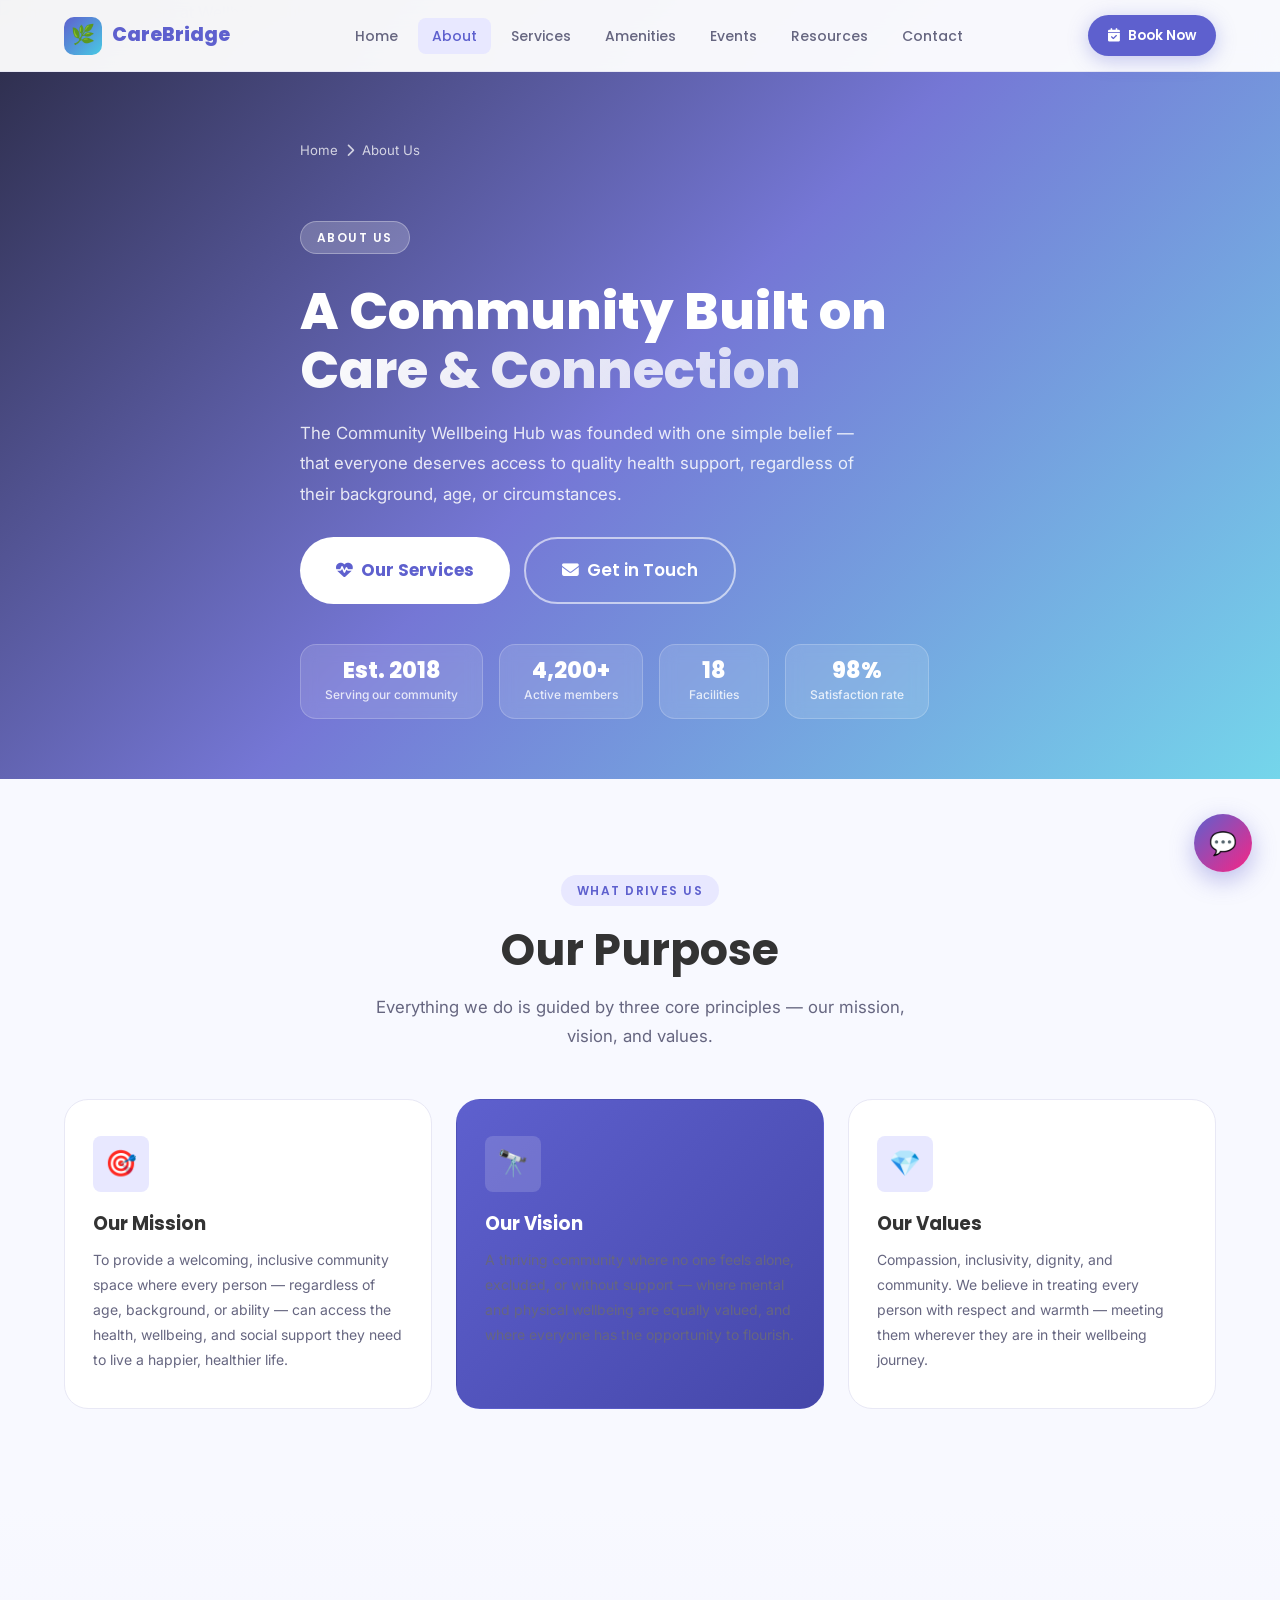
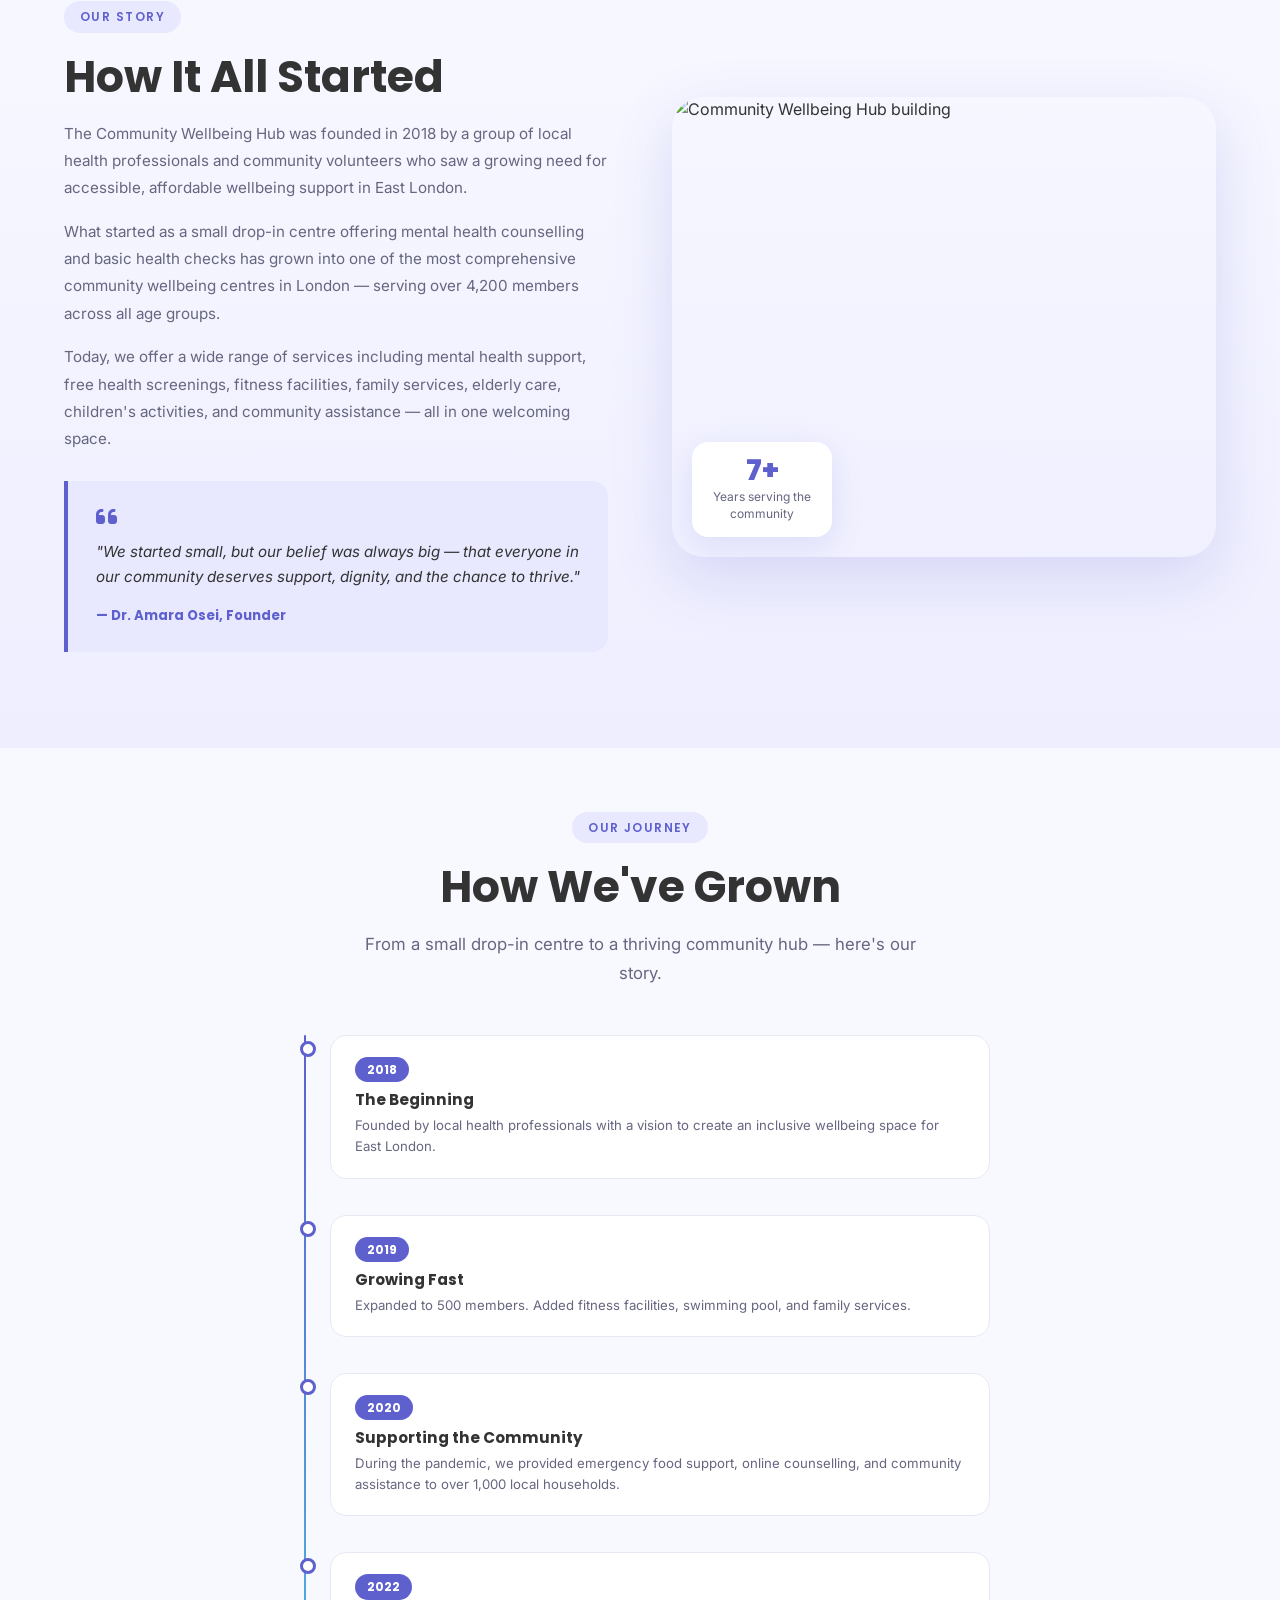
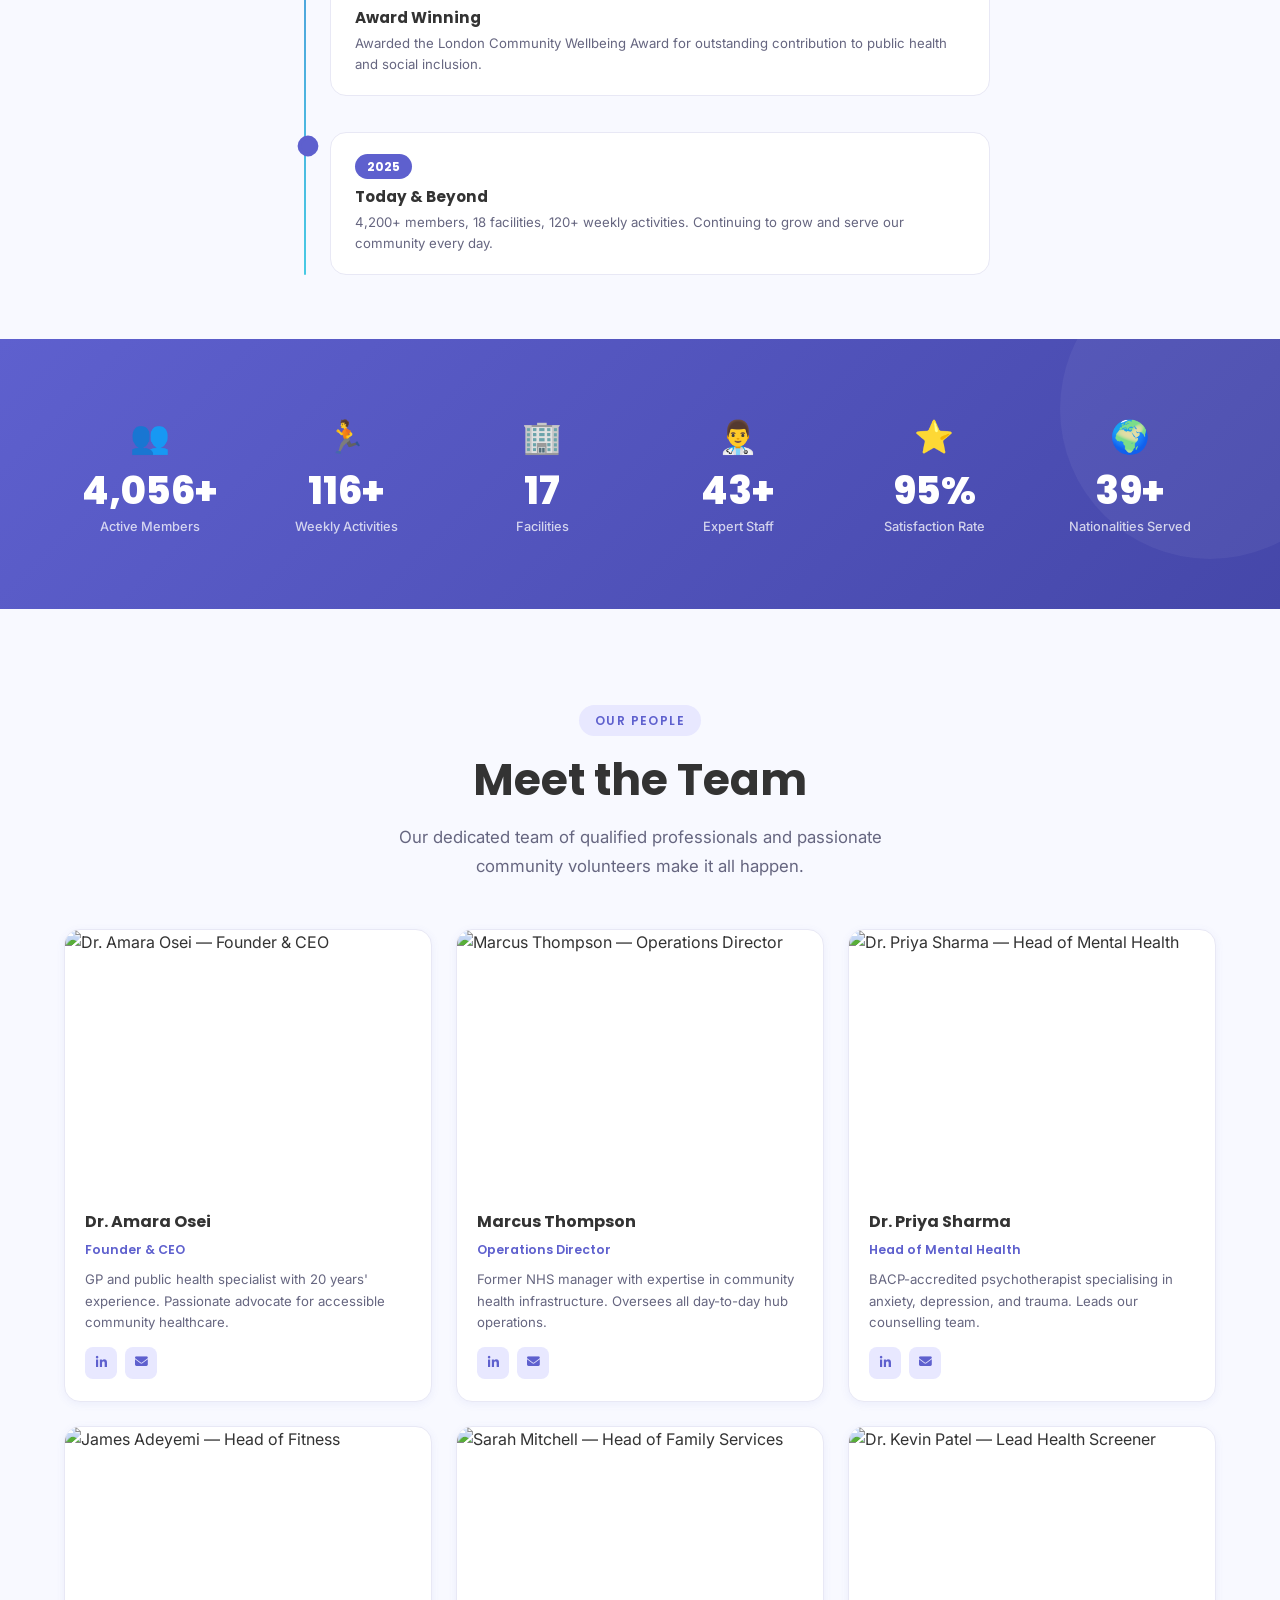
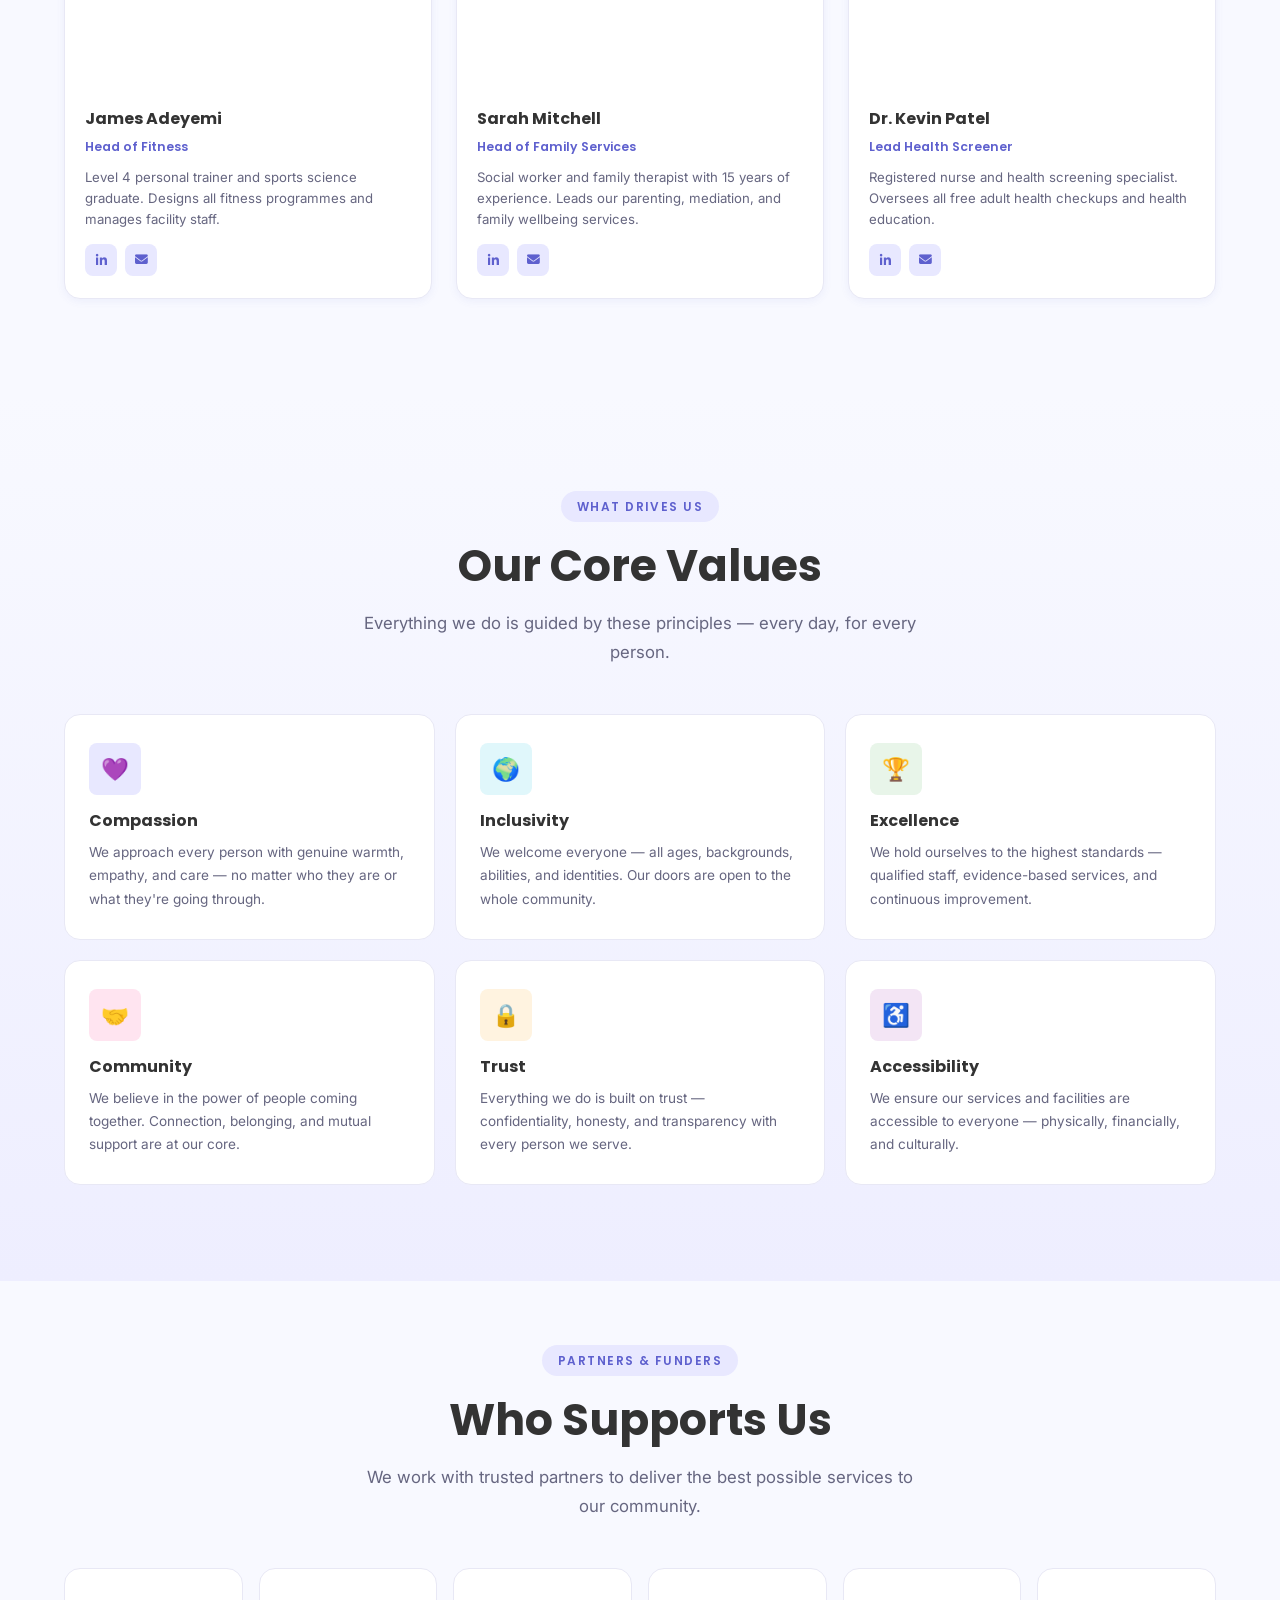
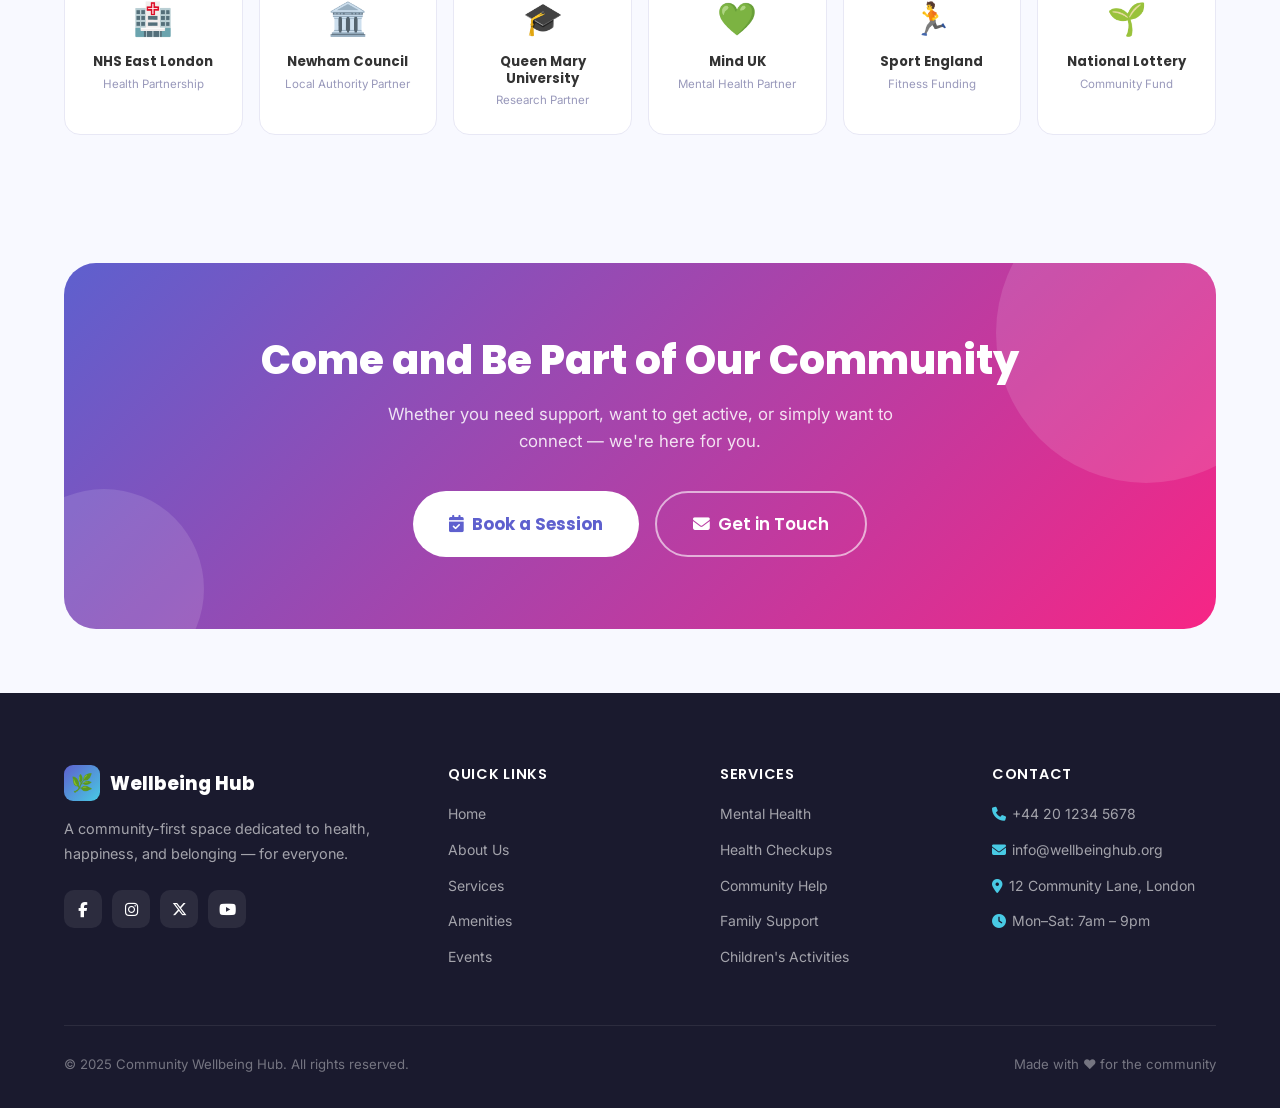
==== commit 4566f305: "changes logo for home page" ====
--- a/pages/about.html
+++ b/pages/about.html
@@ -19,7 +19,7 @@
     <div class="container nav-inner">
       <a href="../index.html" class="nav-logo">
         <div class="nav-logo-icon">🌿</div>
-        <span>Wellbeing Hub</span>
+        <span>CareBridge</span>
       </a>
       <ul class="nav-links">
         <li><a href="../index.html">Home</a></li>
--- a/css/style.css
+++ b/css/style.css
@@ -363,4 +363,26 @@
 @media (max-width: 480px) {
   .container { padding: 0 16px; }
   .btn-lg { padding: 15px 26px; font-size: 0.95rem; }
+}
+.logo-img {
+  height: 60px;
+  width: auto;
+  object-fit: contain;
+}
+.nav-logo {
+  display: flex;
+  align-items: center;
+  gap: 10px;
+}
+
+.logo-img {
+  height: 70px;
+  width: auto;
+}
+
+.logo-text {
+  font-family: 'Poppins', sans-serif;
+  font-weight: 700;
+  font-size: 1.2rem;
+  color: var(--primary);
 }
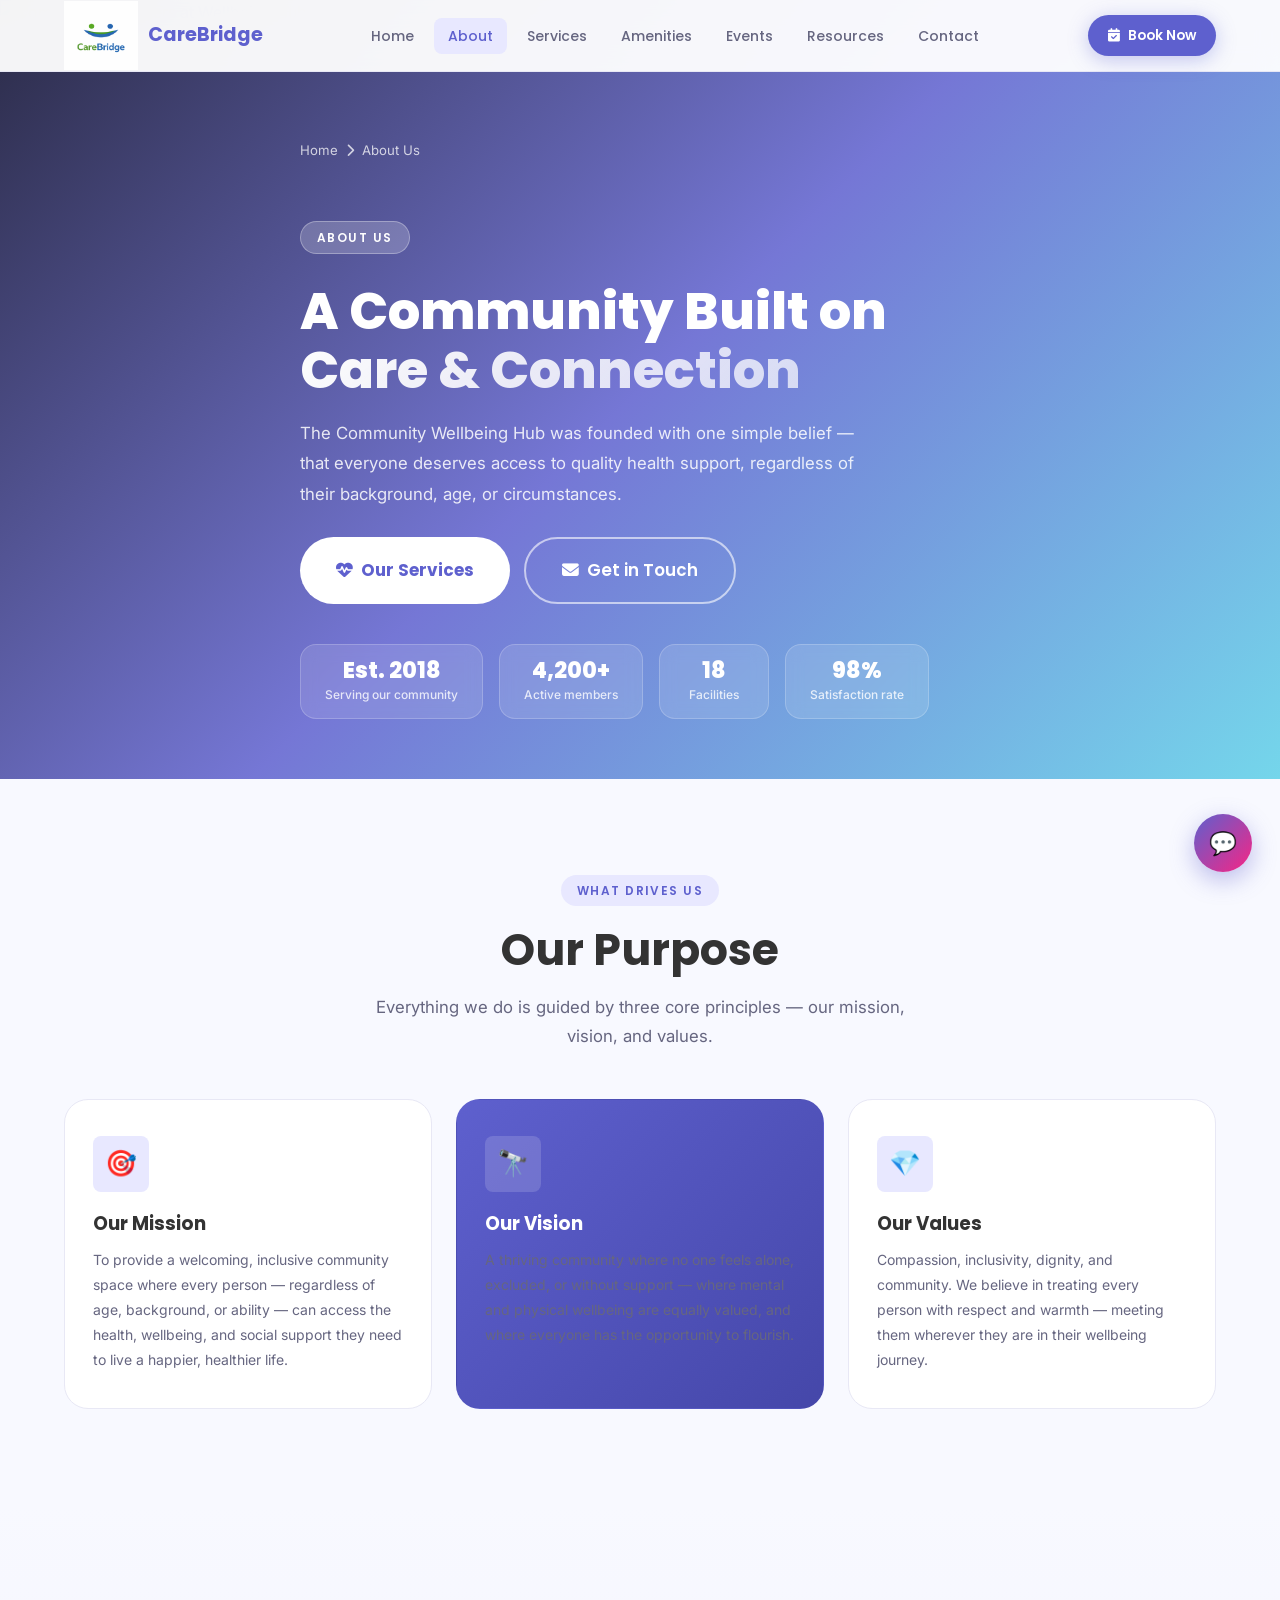
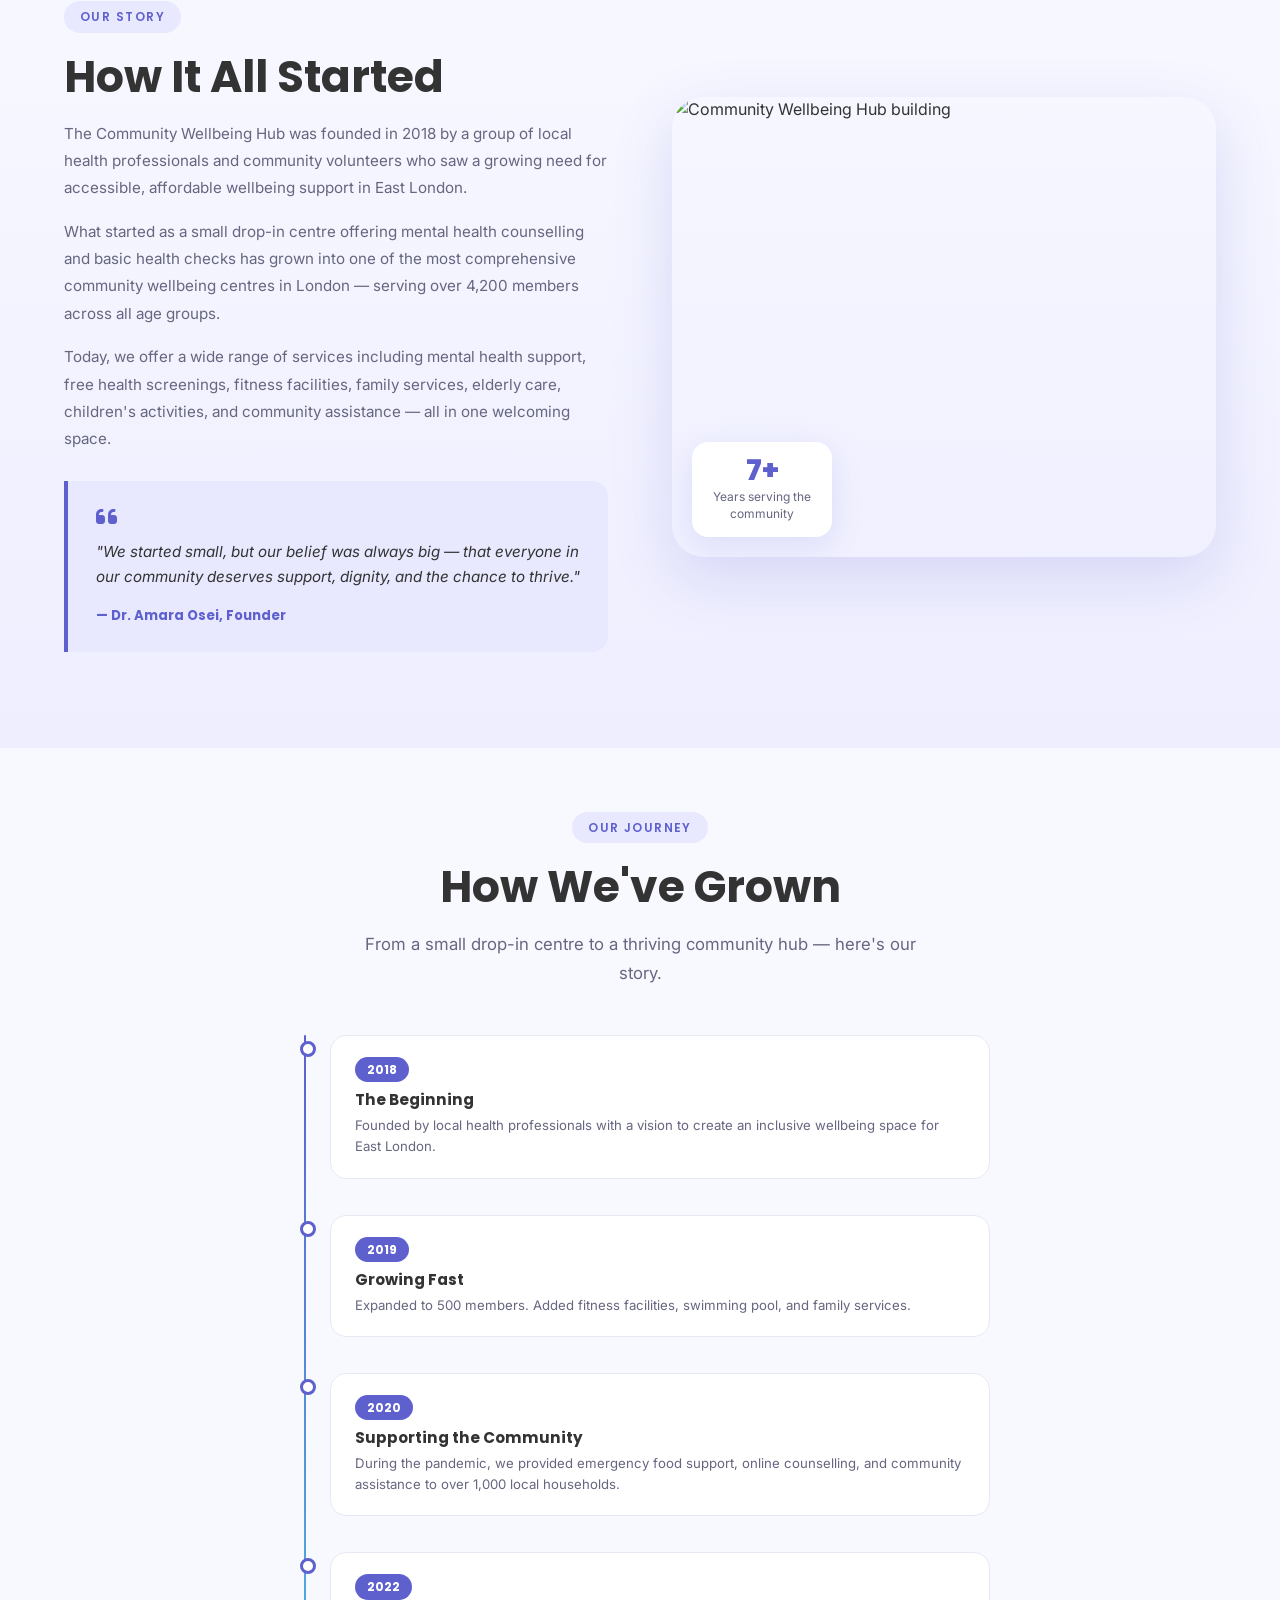
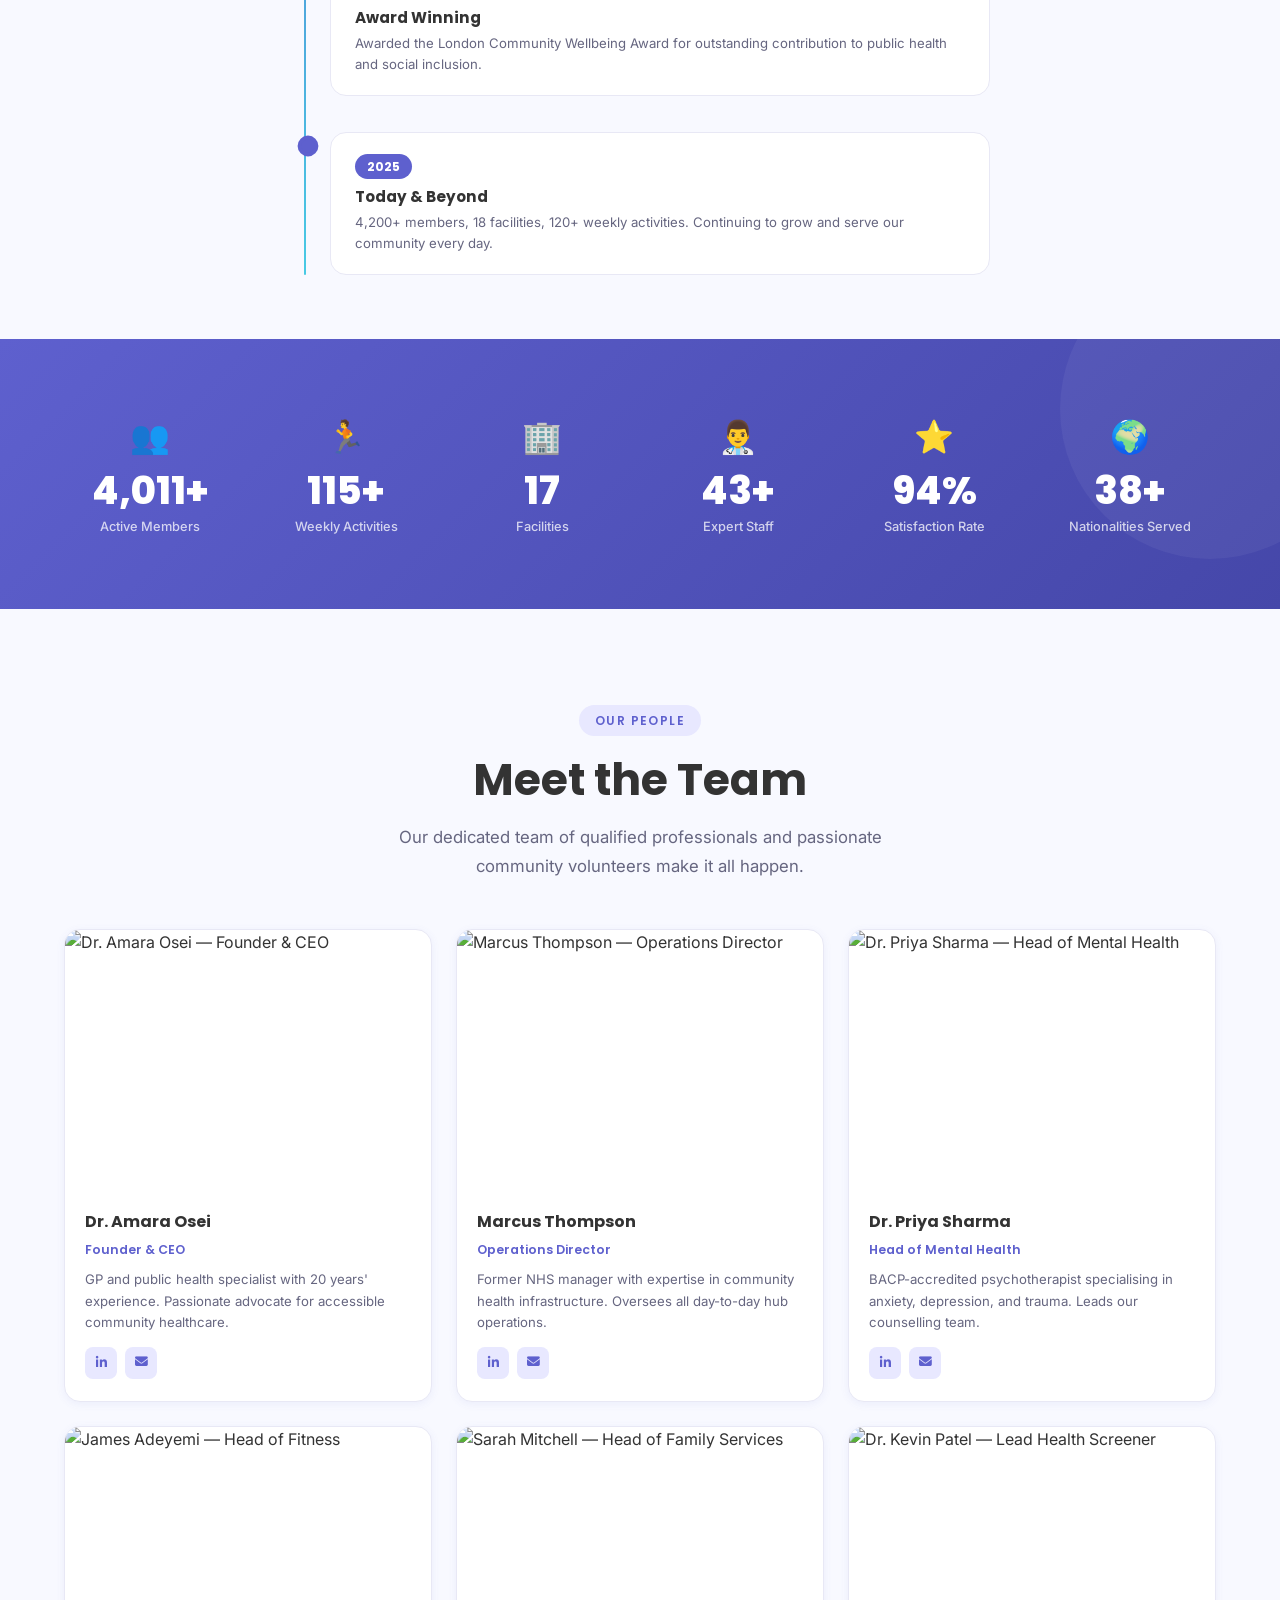
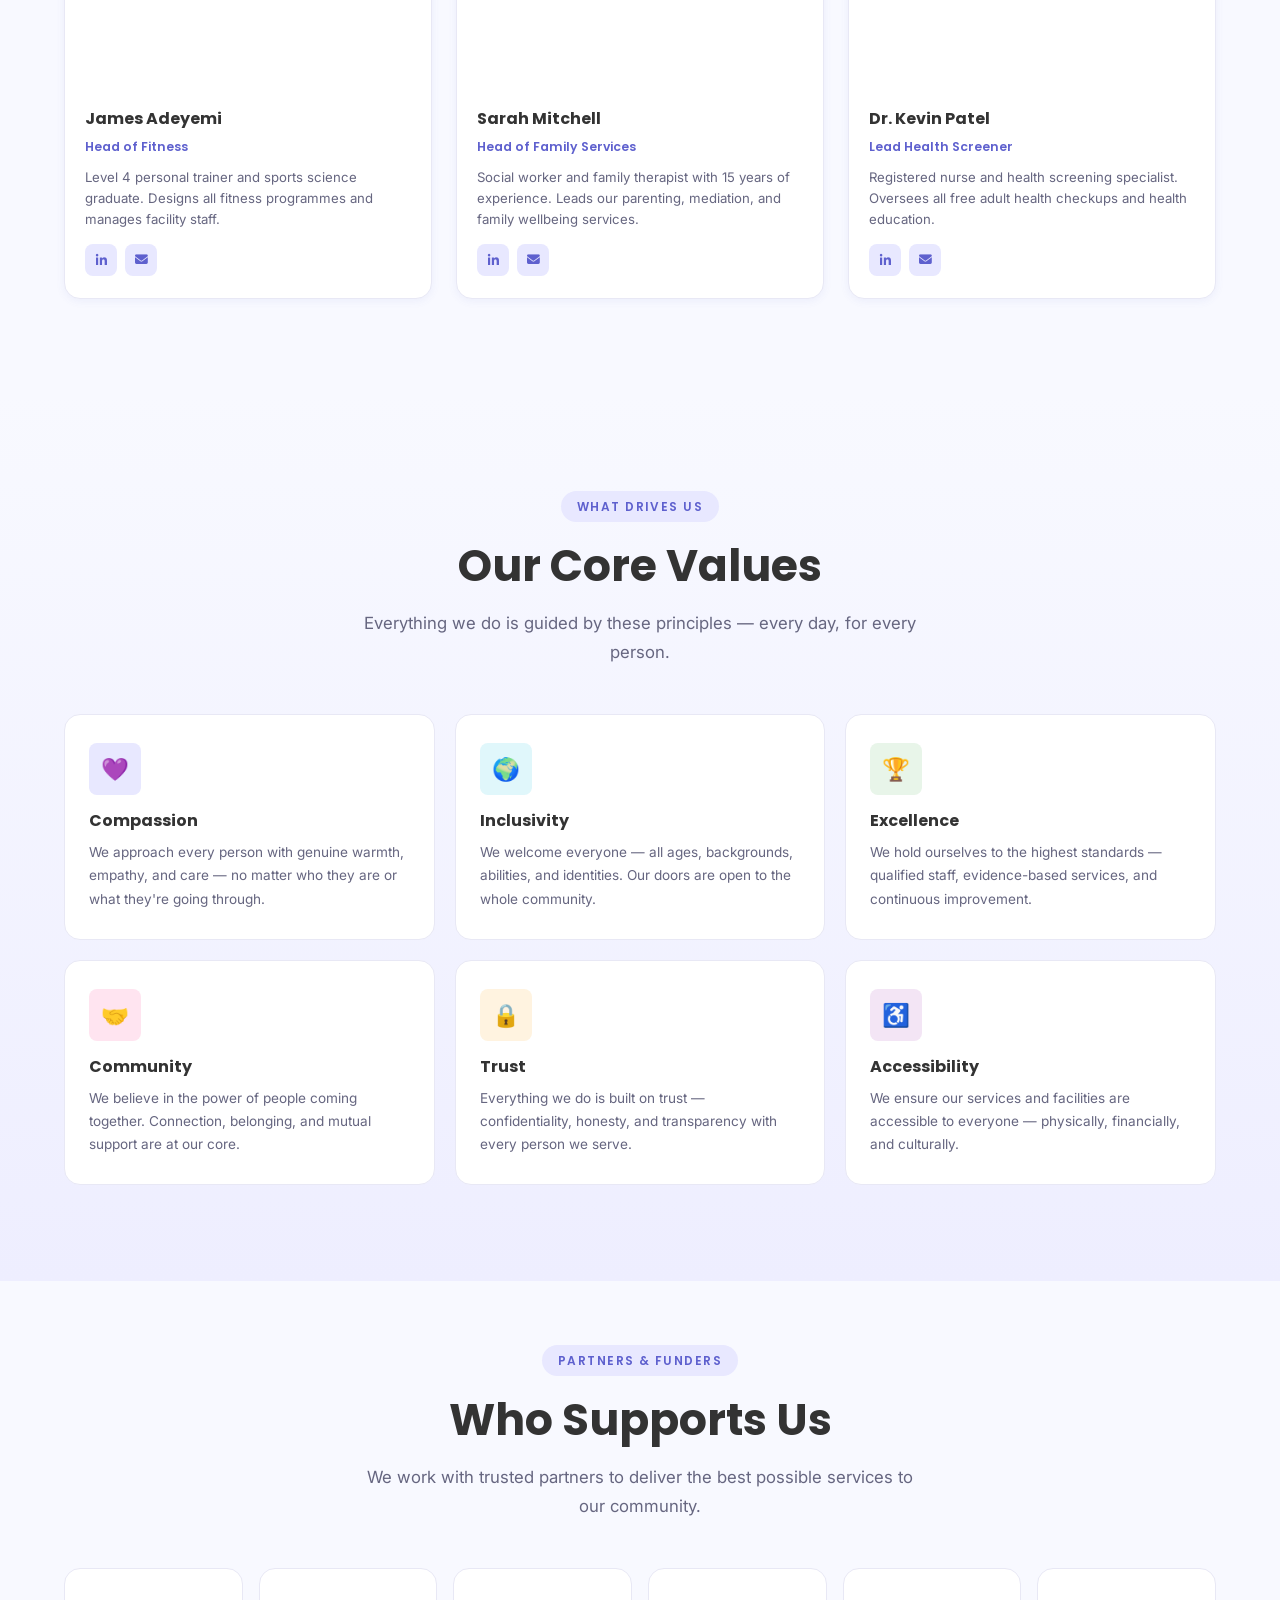
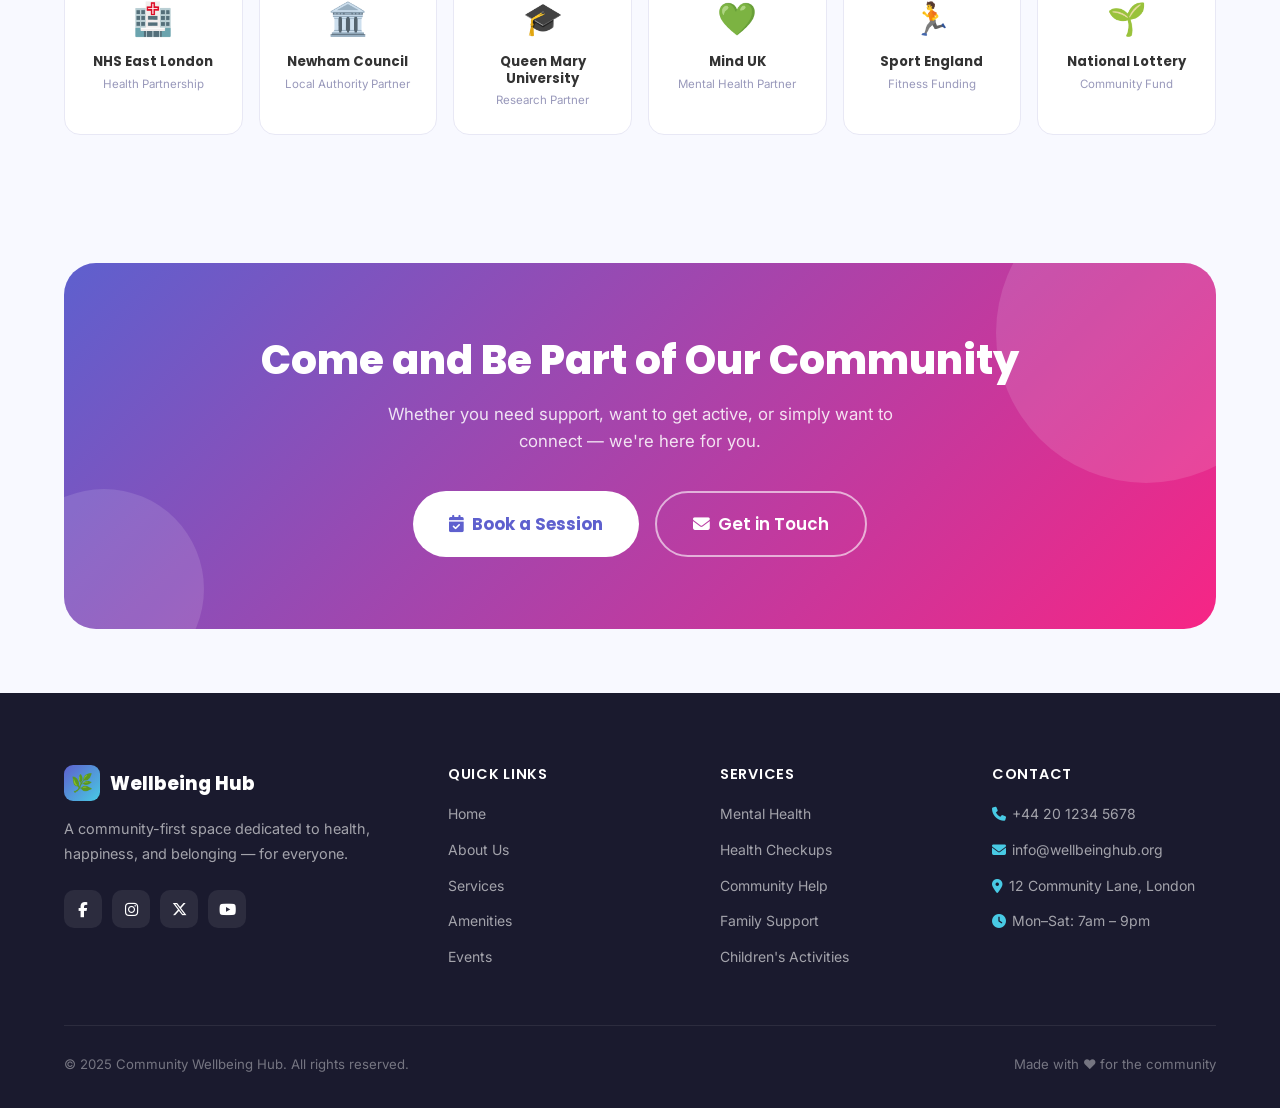
==== commit 75478a02: "changes logo for all page" ====
--- a/pages/about.html
+++ b/pages/about.html
@@ -18,9 +18,9 @@
   <nav class="navbar">
     <div class="container nav-inner">
       <a href="../index.html" class="nav-logo">
-        <div class="nav-logo-icon">🌿</div>
-        <span>CareBridge</span>
-      </a>
+  <img src="../images/logo.png" alt="CareBridge Logo" class="logo-img">
+  <span class="logo-text">CareBridge</span>
+</a>
       <ul class="nav-links">
         <li><a href="../index.html">Home</a></li>
         <li><a href="about.html" class="active">About</a></li>
